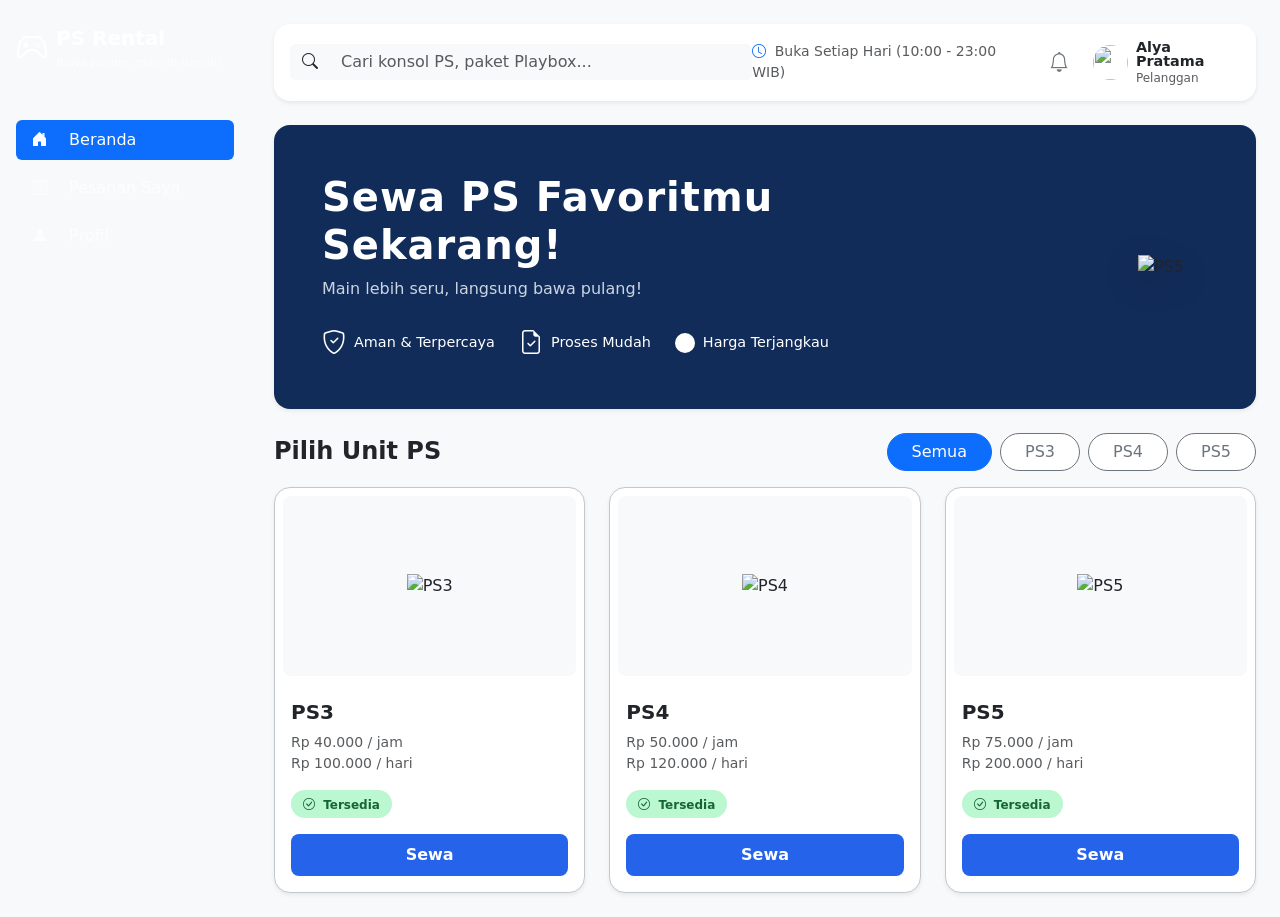
==== index.html @ 456c7af0 "Set Up Awal" ====
<!doctype html>
<html lang="id">
  <head>
    <meta charset="UTF-8" />
    <meta name="viewport" content="width=device-width, initial-scale=1.0" />
    <title>PS Rental - Beranda Pelanggan</title>
    <link href="https://cdn.jsdelivr.net/npm/bootstrap@5.3.0/dist/css/bootstrap.min.css" rel="stylesheet" />
    <link rel="stylesheet" href="https://cdn.jsdelivr.net/npm/bootstrap-icons@1.11.1/font/bootstrap-icons.css" />
    <link rel="stylesheet" href="assets/css/style.css">
  </head>
  <body class="bg-light">
    <div class="d-flex" style="min-height: 100vh">
      
      <!-- Sidebar Kiri (Pelanggan) -->
      <aside class="sidebar-bg d-flex flex-column p-3 text-white" style="width: 250px">
        <a href="index.html" class="d-flex align-items-center mb-5 mt-2 text-white text-decoration-none">
          <i class="bi bi-controller fs-2 me-2"></i>
          <div class="lh-sm">
            <span class="fs-5 fw-bold d-block">PS Rental</span>
            <small class="opacity-75" style="font-size: 0.7rem">Bawa pulang, main di rumah!</small>
          </div>
        </a>
        <ul class="nav nav-pills flex-column mb-auto gap-2">
          <li class="nav-item">
            <a href="index.html" class="nav-link active text-white">
              <i class="bi bi-house-door-fill me-3"></i> Beranda
            </a>
          </li>
          <li>
            <a href="pelanggan/pembayaran.html" class="nav-link text-white opacity-75">
              <i class="bi bi-receipt me-3"></i> Pesanan Saya
            </a>
          </li>
          <li>
            <a href="#" class="nav-link text-white opacity-75">
              <i class="bi bi-person-fill me-3"></i> Profil
            </a>
          </li>
        </ul>
      </aside>

      <main class="flex-grow-1 p-4">
        
        <header class="d-flex justify-content-between align-items-center mb-4 bg-white p-3 rounded-4 shadow-sm">
          <div class="input-group w-50">
            <span class="input-group-text bg-light border-0"><i class="bi bi-search"></i></span>
            <input type="text" class="form-control bg-light border-0" placeholder="Cari konsol PS, paket Playbox..." />
          </div>
          <div class="d-flex align-items-center gap-4">
            <small class="text-muted"><i class="bi bi-clock text-primary me-1"></i> Buka Setiap Hari (10:00 - 23:00 WIB)</small>
            <i class="bi bi-bell fs-5 text-secondary"></i>
            <div class="d-flex align-items-center gap-2">
              <img src="https://ui-avatars.com/api/?name=Alya+Pratama&background=random" class="rounded-circle" width="35" height="35" />
              <div class="lh-1">
                <span class="d-block fw-bold" style="font-size: 0.9rem">Alya Pratama</span>
                <small class="text-muted" style="font-size: 0.75rem">Pelanggan</small>
              </div>
            </div>
          </div>
        </header>

    
        <div class="card border-0 rounded-4 shadow-sm mb-4 position-relative" style="background-color: #122c5a; overflow: hidden">
          <div class="card-body p-5 d-flex justify-content-between align-items-center position-relative z-1">
            <div class="text-white">
              <h1 class="fw-bold mb-2" style="font-size: 2.5rem; letter-spacing: 1px">Sewa PS Favoritmu<br />Sekarang!</h1>
              <p class="mb-4" style="color: #cbd5e1">Main lebih seru, langsung bawa pulang!</p>
              <div class="d-flex gap-4 align-items-center">
                <div class="d-flex align-items-center gap-2">
                  <i class="bi bi-shield-check fs-4"></i>
                  <span style="font-size: 0.9rem">Aman & Terpercaya</span>
                </div>
                <div class="d-flex align-items-center gap-2">
                  <i class="bi bi-file-earmark-check fs-4"></i>
                  <span style="font-size: 0.9rem">Proses Mudah</span>
                </div>
                <div class="d-flex align-items-center gap-2">
                  <div class="bg-white rounded-circle" style="width: 20px; height: 20px"></div>
                  <span style="font-size: 0.9rem">Harga Terjangkau</span>
                </div>
              </div>
            </div>
            <div class="pe-4 d-none d-md-block">
              <img src="assets/img/ps5-banner.png" alt="PS5" style="max-height: 240px; filter: drop-shadow(0 10px 15px rgba(0, 0, 0, 0.3));" />
            </div>
          </div>
        </div>


        <div class="d-flex justify-content-between align-items-center mb-3">
          <h4 class="fw-bold text-dark mb-0">Pilih Unit PS</h4>
          <div class="d-flex gap-2">
            <button class="btn btn-primary rounded-pill px-4">Semua</button>
            <button class="btn btn-outline-secondary rounded-pill px-4 bg-white">PS3</button>
            <button class="btn btn-outline-secondary rounded-pill px-4 bg-white">PS4</button>
            <button class="btn btn-outline-secondary rounded-pill px-4 bg-white">PS5</button>
          </div>
        </div>

        <!-- Grid Cards -->
        <div class="row row-cols-1 row-cols-md-3 g-4">
          
          <!-- Card PS3 -->
          <div class="col">
            <div class="card card-hover h-100 border border-secondary-subtle rounded-4 p-2 shadow-sm">
              <div class="bg-light rounded-3 d-flex justify-content-center align-items-center mb-3" style="height: 180px">
                <img src="assets/img/ps3.png" alt="PS3" style="max-height: 140px; object-fit: contain;">
              </div>
              <div class="card-body p-2">
                <h5 class="fw-bold text-dark">PS3</h5>
                <p class="text-muted small mb-3">Rp 40.000 / jam<br />Rp 100.000 / hari</p>
                <span class="badge rounded-pill mb-3" style="background-color: #bbf7d0; color: #166534; padding: 8px 12px;">
                  <i class="bi bi-check-circle me-1"></i> Tersedia
                </span>
                <a href="pelanggan/form_sewa.html" class="btn w-100 rounded-3 py-2 fw-semibold text-white" style="background-color: #2563eb;">Sewa</a>
              </div>
            </div>
          </div>

          <!-- Card PS4 -->
          <div class="col">
            <div class="card card-hover h-100 border border-secondary-subtle rounded-4 p-2 shadow-sm">
              <div class="bg-light rounded-3 d-flex justify-content-center align-items-center mb-3" style="height: 180px">
                <img src="assets/img/ps4.png" alt="PS4" style="max-height: 150px; object-fit: contain;">
              </div>
              <div class="card-body p-2">
                <h5 class="fw-bold text-dark">PS4</h5>
                <p class="text-muted small mb-3">Rp 50.000 / jam<br />Rp 120.000 / hari</p>
                <span class="badge rounded-pill mb-3" style="background-color: #bbf7d0; color: #166534; padding: 8px 12px;">
                  <i class="bi bi-check-circle me-1"></i> Tersedia
                </span>
                <a href="pelanggan/form_sewa.html" class="btn w-100 rounded-3 py-2 fw-semibold text-white" style="background-color: #2563eb;">Sewa</a>
              </div>
            </div>
          </div>

          <!-- Card PS5 -->
          <div class="col">
            <div class="card card-hover h-100 border border-secondary-subtle rounded-4 p-2 shadow-sm">
              <div class="bg-light rounded-3 d-flex justify-content-center align-items-center mb-3" style="height: 180px">
                <img src="assets/img/ps5-banner.png" alt="PS5" style="max-height: 160px; object-fit: contain;">
              </div>
              <div class="card-body p-2">
                <h5 class="fw-bold text-dark">PS5</h5>
                <p class="text-muted small mb-3">Rp 75.000 / jam<br />Rp 200.000 / hari</p>
                <span class="badge rounded-pill mb-3" style="background-color: #bbf7d0; color: #166534; padding: 8px 12px;">
                  <i class="bi bi-check-circle me-1"></i> Tersedia
                </span>
                <a href="pelanggan/form_sewa.html" class="btn w-100 rounded-3 py-2 fw-semibold text-white" style="background-color: #2563eb;">Sewa</a>
              </div>
            </div>
          </div>

        </div>
      </main>
    </div>
    <script src="https://cdn.jsdelivr.net/npm/bootstrap@5.3.0/dist/js/bootstrap.bundle.min.js"></script>
  </body>
</html>
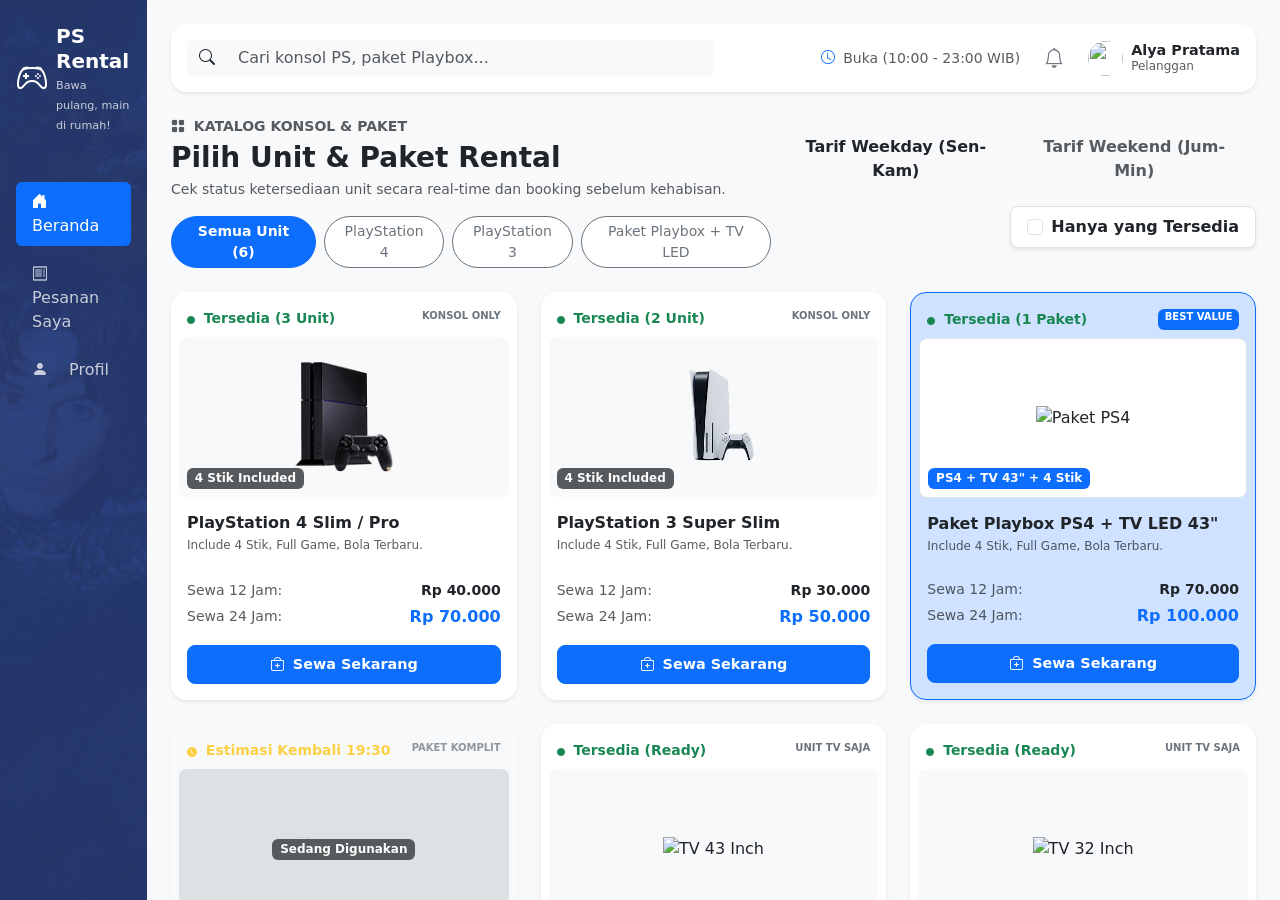
==== commit 69828004: "Perbaikan Beranda" ====
--- a/index.html
+++ b/index.html
@@ -7,12 +7,17 @@
     <link href="https://cdn.jsdelivr.net/npm/bootstrap@5.3.0/dist/css/bootstrap.min.css" rel="stylesheet" />
     <link rel="stylesheet" href="https://cdn.jsdelivr.net/npm/bootstrap-icons@1.11.1/font/bootstrap-icons.css" />
     <link rel="stylesheet" href="assets/css/style.css">
+    
+    <style>
+        .kartu-gerak { transition: transform 0.2s ease, box-shadow 0.2s ease; }
+        .kartu-gerak:hover { transform: translateY(-5px); box-shadow: 0 10px 20px rgba(0,0,0,0.1) !important; }
+    </style>
   </head>
   <body class="bg-light">
     <div class="d-flex" style="min-height: 100vh">
       
-      <!-- Sidebar Kiri (Pelanggan) -->
-      <aside class="sidebar-bg d-flex flex-column p-3 text-white" style="width: 250px">
+      <!-- Menu Kiri -->
+      <aside class="sidebar-bg d-flex flex-column p-3 text-white sticky-top" style="width: 250px; height: 100vh;">
         <a href="index.html" class="d-flex align-items-center mb-5 mt-2 text-white text-decoration-none">
           <i class="bi bi-controller fs-2 me-2"></i>
           <div class="lh-sm">
@@ -39,15 +44,17 @@
         </ul>
       </aside>
 
-      <main class="flex-grow-1 p-4">
+      <!-- Konen Kanan -->
+      <main class="flex-grow-1 p-4" style="max-height: 100vh; overflow-y: auto;">
         
+        <!-- Topbar -->
         <header class="d-flex justify-content-between align-items-center mb-4 bg-white p-3 rounded-4 shadow-sm">
           <div class="input-group w-50">
             <span class="input-group-text bg-light border-0"><i class="bi bi-search"></i></span>
             <input type="text" class="form-control bg-light border-0" placeholder="Cari konsol PS, paket Playbox..." />
           </div>
           <div class="d-flex align-items-center gap-4">
-            <small class="text-muted"><i class="bi bi-clock text-primary me-1"></i> Buka Setiap Hari (10:00 - 23:00 WIB)</small>
+            <small class="text-muted"><i class="bi bi-clock text-primary me-1"></i> Buka (10:00 - 23:00 WIB)</small>
             <i class="bi bi-bell fs-5 text-secondary"></i>
             <div class="d-flex align-items-center gap-2">
               <img src="https://ui-avatars.com/api/?name=Alya+Pratama&background=random" class="rounded-circle" width="35" height="35" />
@@ -59,99 +66,211 @@
           </div>
         </header>
 
-    
-        <div class="card border-0 rounded-4 shadow-sm mb-4 position-relative" style="background-color: #122c5a; overflow: hidden">
-          <div class="card-body p-5 d-flex justify-content-between align-items-center position-relative z-1">
-            <div class="text-white">
-              <h1 class="fw-bold mb-2" style="font-size: 2.5rem; letter-spacing: 1px">Sewa PS Favoritmu<br />Sekarang!</h1>
-              <p class="mb-4" style="color: #cbd5e1">Main lebih seru, langsung bawa pulang!</p>
-              <div class="d-flex gap-4 align-items-center">
-                <div class="d-flex align-items-center gap-2">
-                  <i class="bi bi-shield-check fs-4"></i>
-                  <span style="font-size: 0.9rem">Aman & Terpercaya</span>
-                </div>
-                <div class="d-flex align-items-center gap-2">
-                  <i class="bi bi-file-earmark-check fs-4"></i>
-                  <span style="font-size: 0.9rem">Proses Mudah</span>
-                </div>
-                <div class="d-flex align-items-center gap-2">
-                  <div class="bg-white rounded-circle" style="width: 20px; height: 20px"></div>
-                  <span style="font-size: 0.9rem">Harga Terjangkau</span>
-                </div>
-              </div>
-            </div>
-            <div class="pe-4 d-none d-md-block">
-              <img src="assets/img/ps5-banner.png" alt="PS5" style="max-height: 240px; filter: drop-shadow(0 10px 15px rgba(0, 0, 0, 0.3));" />
-            </div>
+        <!-- Bagian Judul Katalog & Filter -->
+        <div class="mb-4 d-flex justify-content-between align-items-start">
+          <div>
+            <small class="text-muted fw-bold d-block mb-1"><i class="bi bi-grid-fill me-1"></i> KATALOG KONSOL & PAKET</small>
+            <h3 class="fw-bold text-dark mb-1">Pilih Unit & Paket Rental</h3>
+            <p class="text-muted small mb-3">Cek status ketersediaan unit secara real-time dan booking sebelum kehabisan.</p>
+            <div class="d-flex gap-2">
+              <button class="btn btn-primary btn-sm px-3 rounded-pill fw-semibold">Semua Unit (6)</button>
+              <button class="btn btn-outline-secondary btn-sm px-3 rounded-pill bg-white">PlayStation 4</button>
+              <button class="btn btn-outline-secondary btn-sm px-3 rounded-pill bg-white">PlayStation 3</button>
+              <button class="btn btn-outline-secondary btn-sm px-3 rounded-pill bg-white">Paket Playbox + TV LED</button>
+            </div>
+          </div>
+          
+          <!-- Filter Tarif & Checkbox -->
+          <div class="d-flex flex-column align-items-end gap-2 mt-2">
+            <div class="kotak-tarif d-flex p-1 rounded-3">
+              <button class="btn tombol-tarif tarif-aktif fw-bold">Tarif Weekday (Sen-Kam)</button>
+              <button class="btn tombol-tarif fw-semibold text-muted">Tarif Weekend (Jum-Min)</button>
+            </div>
+            <label class="kotak-sedia bg-white border rounded-3 px-3 py-2 shadow-sm d-flex align-items-center mt-1">
+              <input class="form-check-input me-2 mt-0" type="checkbox" id="cekSedia">
+              <span class="fw-semibold text-dark">Hanya yang Tersedia</span>
+            </label>
           </div>
         </div>
 
-
-        <div class="d-flex justify-content-between align-items-center mb-3">
-          <h4 class="fw-bold text-dark mb-0">Pilih Unit PS</h4>
-          <div class="d-flex gap-2">
-            <button class="btn btn-primary rounded-pill px-4">Semua</button>
-            <button class="btn btn-outline-secondary rounded-pill px-4 bg-white">PS3</button>
-            <button class="btn btn-outline-secondary rounded-pill px-4 bg-white">PS4</button>
-            <button class="btn btn-outline-secondary rounded-pill px-4 bg-white">PS5</button>
-          </div>
-        </div>
-
-        <!-- Grid Cards -->
-        <div class="row row-cols-1 row-cols-md-3 g-4">
+        <!-- Area Kartu Produk -->
+        <div class="row row-cols-1 row-cols-md-2 row-cols-lg-3 g-4 pb-5">
           
-          <!-- Card PS3 -->
-          <div class="col">
-            <div class="card card-hover h-100 border border-secondary-subtle rounded-4 p-2 shadow-sm">
-              <div class="bg-light rounded-3 d-flex justify-content-center align-items-center mb-3" style="height: 180px">
-                <img src="assets/img/ps3.png" alt="PS3" style="max-height: 140px; object-fit: contain;">
-              </div>
-              <div class="card-body p-2">
-                <h5 class="fw-bold text-dark">PS3</h5>
-                <p class="text-muted small mb-3">Rp 40.000 / jam<br />Rp 100.000 / hari</p>
-                <span class="badge rounded-pill mb-3" style="background-color: #bbf7d0; color: #166534; padding: 8px 12px;">
-                  <i class="bi bi-check-circle me-1"></i> Tersedia
-                </span>
-                <a href="pelanggan/form_sewa.html" class="btn w-100 rounded-3 py-2 fw-semibold text-white" style="background-color: #2563eb;">Sewa</a>
-              </div>
-            </div>
-          </div>
-
-          <!-- Card PS4 -->
-          <div class="col">
-            <div class="card card-hover h-100 border border-secondary-subtle rounded-4 p-2 shadow-sm">
-              <div class="bg-light rounded-3 d-flex justify-content-center align-items-center mb-3" style="height: 180px">
-                <img src="assets/img/ps4.png" alt="PS4" style="max-height: 150px; object-fit: contain;">
-              </div>
-              <div class="card-body p-2">
-                <h5 class="fw-bold text-dark">PS4</h5>
-                <p class="text-muted small mb-3">Rp 50.000 / jam<br />Rp 120.000 / hari</p>
-                <span class="badge rounded-pill mb-3" style="background-color: #bbf7d0; color: #166534; padding: 8px 12px;">
-                  <i class="bi bi-check-circle me-1"></i> Tersedia
-                </span>
-                <a href="pelanggan/form_sewa.html" class="btn w-100 rounded-3 py-2 fw-semibold text-white" style="background-color: #2563eb;">Sewa</a>
-              </div>
-            </div>
-          </div>
-
-          <!-- Card PS5 -->
-          <div class="col">
-            <div class="card card-hover h-100 border border-secondary-subtle rounded-4 p-2 shadow-sm">
-              <div class="bg-light rounded-3 d-flex justify-content-center align-items-center mb-3" style="height: 180px">
-                <img src="assets/img/ps5-banner.png" alt="PS5" style="max-height: 160px; object-fit: contain;">
-              </div>
-              <div class="card-body p-2">
-                <h5 class="fw-bold text-dark">PS5</h5>
-                <p class="text-muted small mb-3">Rp 75.000 / jam<br />Rp 200.000 / hari</p>
-                <span class="badge rounded-pill mb-3" style="background-color: #bbf7d0; color: #166534; padding: 8px 12px;">
-                  <i class="bi bi-check-circle me-1"></i> Tersedia
-                </span>
-                <a href="pelanggan/form_sewa.html" class="btn w-100 rounded-3 py-2 fw-semibold text-white" style="background-color: #2563eb;">Sewa</a>
-              </div>
-            </div>
-          </div>
-
-        </div>
+          <!-- Card 1: PS4 -->
+          <div class="col">
+            <div class="card kartu-gerak h-100 border-0 shadow-sm rounded-4 p-2">
+              <div class="d-flex justify-content-between px-2 pt-2">
+                <span class="text-success small fw-bold"><i class="bi bi-circle-fill me-1" style="font-size: 8px;"></i> Tersedia (3 Unit)</span>
+                <span class="text-secondary small fw-bold" style="font-size: 10px;">KONSOL ONLY</span>
+              </div>
+              <div class="bg-light rounded-3 d-flex justify-content-center align-items-center my-2 position-relative" style="height: 160px">
+                <span class="badge bg-dark position-absolute bottom-0 start-0 m-2 opacity-75">4 Stik Included</span>
+                <img src="assets/img/ps4.png" alt="PS4" style="max-height: 110px; object-fit: contain;">
+              </div>
+              <div class="card-body p-2 d-flex flex-column">
+                <h6 class="fw-bold text-dark mb-1">PlayStation 4 Slim / Pro</h6>
+                <p class="text-muted mb-4" style="font-size: 0.75rem;">Include 4 Stik, Full Game, Bola Terbaru.</p>
+                <div class="mt-auto">
+                  <div class="d-flex justify-content-between align-items-center mb-1">
+                    <span class="text-muted small">Sewa 12 Jam:</span><span class="fw-semibold small">Rp 40.000</span>
+                  </div>
+                  <div class="d-flex justify-content-between align-items-center mb-3">
+                    <span class="text-muted small">Sewa 24 Jam:</span><span class="fw-bold text-primary fs-6">Rp 70.000</span>
+                  </div>
+                  <a href="pelanggan/form-sewa.html" class="btn btn-primary w-100 rounded-3 py-2 fw-semibold" style="font-size: 0.9rem;">
+                    <i class="bi bi-bag-plus me-1"></i> Sewa Sekarang
+                  </a>
+                </div>
+              </div>
+            </div>
+          </div>
+
+          <!-- Card 2: PS3 -->
+          <div class="col">
+            <div class="card kartu-gerak h-100 border-0 shadow-sm rounded-4 p-2">
+              <div class="d-flex justify-content-between px-2 pt-2">
+                <span class="text-success small fw-bold"><i class="bi bi-circle-fill me-1" style="font-size: 8px;"></i> Tersedia (2 Unit)</span>
+                <span class="text-secondary small fw-bold" style="font-size: 10px;">KONSOL ONLY</span>
+              </div>
+              <div class="bg-light rounded-3 d-flex justify-content-center align-items-center my-2 position-relative" style="height: 160px">
+                <span class="badge bg-dark position-absolute bottom-0 start-0 m-2 opacity-75">4 Stik Included</span>
+                <img src="assets/img/ps3.png" alt="PS3" style="max-height: 110px; object-fit: contain;">
+              </div>
+              <div class="card-body p-2 d-flex flex-column">
+                <h6 class="fw-bold text-dark mb-1">PlayStation 3 Super Slim</h6>
+                <p class="text-muted mb-4" style="font-size: 0.75rem;">Include 4 Stik, Full Game, Bola Terbaru.</p>
+                <div class="mt-auto">
+                  <div class="d-flex justify-content-between align-items-center mb-1">
+                    <span class="text-muted small">Sewa 12 Jam:</span><span class="fw-semibold small">Rp 30.000</span>
+                  </div>
+                  <div class="d-flex justify-content-between align-items-center mb-3">
+                    <span class="text-muted small">Sewa 24 Jam:</span><span class="fw-bold text-primary fs-6">Rp 50.000</span>
+                  </div>
+                  <a href="pelanggan/form-sewa.html" class="btn btn-primary w-100 rounded-3 py-2 fw-semibold" style="font-size: 0.9rem;">
+                    <i class="bi bi-bag-plus me-1"></i> Sewa Sekarang
+                  </a>
+                </div>
+              </div>
+            </div>
+          </div>
+
+          <!-- Card 3: Paket PS4 + TV -->
+          <div class="col">
+            <div class="card kartu-gerak h-100 border-primary shadow-sm rounded-4 p-2 bg-primary-subtle bg-opacity-25">
+              <div class="d-flex justify-content-between px-2 pt-2">
+                <span class="text-success small fw-bold"><i class="bi bi-circle-fill me-1" style="font-size: 8px;"></i> Tersedia (1 Paket)</span>
+                <span class="badge bg-primary text-white" style="font-size: 10px;">BEST VALUE</span>
+              </div>
+              <div class="bg-white rounded-3 d-flex justify-content-center align-items-center my-2 position-relative border" style="height: 160px">
+                <span class="badge bg-primary position-absolute bottom-0 start-0 m-2">PS4 + TV 43" + 4 Stik</span>
+                <img src="assets/img/paket-ps4.png" alt="Paket PS4" style="max-height: 110px; object-fit: contain;">
+              </div>
+              <div class="card-body p-2 d-flex flex-column">
+                <h6 class="fw-bold text-dark mb-1">Paket Playbox PS4 + TV LED 43"</h6>
+                <p class="text-muted mb-4" style="font-size: 0.75rem;">Include 4 Stik, Full Game, Bola Terbaru.</p>
+                <div class="mt-auto">
+                  <div class="d-flex justify-content-between align-items-center mb-1">
+                    <span class="text-muted small">Sewa 12 Jam:</span><span class="fw-semibold small">Rp 70.000</span>
+                  </div>
+                  <div class="d-flex justify-content-between align-items-center mb-3">
+                    <span class="text-muted small">Sewa 24 Jam:</span><span class="fw-bold text-primary fs-6">Rp 100.000</span>
+                  </div>
+                  <a href="pelanggan/form-sewa.html" class="btn btn-primary w-100 rounded-3 py-2 fw-semibold" style="font-size: 0.9rem;">
+                    <i class="bi bi-bag-plus me-1"></i> Sewa Sekarang
+                  </a>
+                </div>
+              </div>
+            </div>
+          </div>
+
+          <!-- Card 4: Paket PS3 + TV (Sedang Digunakan) -->
+          <div class="col">
+            <div class="card h-100 border-0 shadow-sm rounded-4 p-2 bg-light opacity-75">
+              <div class="d-flex justify-content-between px-2 pt-2">
+                <span class="text-warning small fw-bold"><i class="bi bi-clock-fill me-1" style="font-size: 10px;"></i> Estimasi Kembali 19:30</span>
+                <span class="text-secondary small fw-bold" style="font-size: 10px;">PAKET KOMPLIT</span>
+              </div>
+              <div class="bg-secondary bg-opacity-25 rounded-3 d-flex justify-content-center align-items-center my-2 position-relative" style="height: 160px">
+                <span class="badge bg-dark position-absolute z-3">Sedang Digunakan</span>
+                <img src="assets/img/paket-ps3.png" alt="Paket PS3" style="max-height: 110px; object-fit: contain; opacity: 0.4;">
+              </div>
+              <div class="card-body p-2 d-flex flex-column">
+                <h6 class="fw-bold text-dark mb-1">Paket Playbox PS3 + TV LED</h6>
+                <p class="text-muted mb-4" style="font-size: 0.75rem;">Include 4 Stik, Full Game, Bola Terbaru, Siap Antar.</p>
+                <div class="mt-auto">
+                  <div class="d-flex justify-content-between align-items-center mb-1">
+                    <span class="text-muted small">Sewa 12 Jam:</span><span class="fw-semibold small">Rp 50.000</span>
+                  </div>
+                  <div class="d-flex justify-content-between align-items-center mb-3">
+                    <span class="text-muted small">Sewa 24 Jam:</span><span class="fw-bold text-dark fs-6">Rp 70.000</span>
+                  </div>
+                  <button class="btn btn-outline-secondary w-100 rounded-3 py-2 fw-semibold" style="font-size: 0.9rem;" disabled>
+                    <i class="bi bi-clock-history me-1"></i> Antre / Booking Nanti
+                  </button>
+                </div>
+              </div>
+            </div>
+          </div>
+
+          <!-- Card 5: TV LED 43 Inch -->
+          <div class="col">
+            <div class="card kartu-gerak h-100 border-0 shadow-sm rounded-4 p-2">
+              <div class="d-flex justify-content-between px-2 pt-2">
+                <span class="text-success small fw-bold"><i class="bi bi-circle-fill me-1" style="font-size: 8px;"></i> Tersedia (Ready)</span>
+                <span class="text-secondary small fw-bold" style="font-size: 10px;">UNIT TV SAJA</span>
+              </div>
+              <div class="bg-light rounded-3 d-flex justify-content-center align-items-center my-2 position-relative" style="height: 160px">
+                <span class="badge bg-dark position-absolute bottom-0 start-0 m-2 opacity-75">Full HD 1080p</span>
+                <img src="assets/img/tv-43.png" alt="TV 43 Inch" style="max-height: 110px; object-fit: contain;">
+              </div>
+              <div class="card-body p-2 d-flex flex-column">
+                <h6 class="fw-bold text-dark mb-1">Smart TV LED 43 Inch</h6>
+                <p class="text-muted mb-4" style="font-size: 0.75rem;">Layar Lebar, Gambar Tajam, HDMI Ready & Port USB.</p>
+                <div class="mt-auto">
+                  <div class="d-flex justify-content-between align-items-center mb-1">
+                    <span class="text-muted small">Sewa 12 Jam:</span><span class="fw-semibold small">Rp 30.000</span>
+                  </div>
+                  <div class="d-flex justify-content-between align-items-center mb-3">
+                    <span class="text-muted small">Sewa 24 Jam:</span><span class="fw-bold text-primary fs-6">Rp 40.000</span>
+                  </div>
+                  <a href="pelanggan/form-sewa.html" class="btn btn-primary w-100 rounded-3 py-2 fw-semibold" style="font-size: 0.9rem;">
+                    <i class="bi bi-bag-plus me-1"></i> Sewa Sekarang
+                  </a>
+                </div>
+              </div>
+            </div>
+          </div>
+
+          <!-- Card 6: TV LED 32 Inch -->
+          <div class="col">
+            <div class="card kartu-gerak h-100 border-0 shadow-sm rounded-4 p-2">
+              <div class="d-flex justify-content-between px-2 pt-2">
+                <span class="text-success small fw-bold"><i class="bi bi-circle-fill me-1" style="font-size: 8px;"></i> Tersedia (Ready)</span>
+                <span class="text-secondary small fw-bold" style="font-size: 10px;">UNIT TV SAJA</span>
+              </div>
+              <div class="bg-light rounded-3 d-flex justify-content-center align-items-center my-2 position-relative" style="height: 160px">
+                <span class="badge bg-dark position-absolute bottom-0 start-0 m-2 opacity-75">HD Resolution</span>
+                <img src="assets/img/tv-32.png" alt="TV 32 Inch" style="max-height: 110px; object-fit: contain;">
+              </div>
+              <div class="card-body p-2 d-flex flex-column">
+                <h6 class="fw-bold text-dark mb-1">TV LED 32 / 40 Inch HD</h6>
+                <p class="text-muted mb-4" style="font-size: 0.75rem;">Cocok untuk kamar sempit. Ringan Dibawa & Hemat Daya.</p>
+                <div class="mt-auto">
+                  <div class="d-flex justify-content-between align-items-center mb-1">
+                    <span class="text-muted small">Sewa 12 Jam:</span><span class="fw-semibold small">Rp 20.000</span>
+                  </div>
+                  <div class="d-flex justify-content-between align-items-center mb-3">
+                    <span class="text-muted small">Sewa 24 Jam:</span><span class="fw-bold text-primary fs-6">Rp 30.000</span>
+                  </div>
+                  <a href="pelanggan/form-sewa.html" class="btn btn-primary w-100 rounded-3 py-2 fw-semibold" style="font-size: 0.9rem;">
+                    <i class="bi bi-bag-plus me-1"></i> Sewa Sekarang
+                  </a>
+                </div>
+              </div>
+            </div>
+          </div>
+
+        </div> <!-- Selesai Grid -->
       </main>
     </div>
     <script src="https://cdn.jsdelivr.net/npm/bootstrap@5.3.0/dist/js/bootstrap.bundle.min.js"></script>
--- a/assets/css/style.css
+++ b/assets/css/style.css
@@ -0,0 +1,32 @@
+/* --- Base Style & Sidebar --- */
+.sidebar-bg { 
+    background-color: #293d75; 
+    background-image: url('../img/sidebar-bg.png'); 
+    background-size: cover; 
+    background-position: center;
+    background-blend-mode: overlay; 
+}
+
+
+/* --- (index.html) --- */
+.card-hover:hover { transform: translateY(-5px); transition: 0.3s ease-in-out; }
+
+/* --- (form-sewa.html) --- */
+.glass-card { 
+    background: linear-gradient(rgba(235, 240, 255, 0.5), rgba(235, 240, 255, 0.5)), url('../img/bg-ringkasan.png');
+    background-size: cover;
+    background-position: center;
+    backdrop-filter: blur(4px); 
+    border: 1px solid rgba(255,255,255,0.5); 
+}
+
+/* --- (pembayaran.html) --- */
+.upload-area { border: 2px dashed #cbd5e1; border-radius: 12px; transition: 0.3s; cursor: pointer; }
+.upload-area:hover { border-color: #2563eb; background-color: #f8fafc; }
+.timeline-line { border-left: 2px solid #e2e8f0; margin-left: 11px; padding-left: 25px; padding-bottom: 20px; }
+
+/* --- (dashboard.html) --- */
+.card-blue { background-color: #e0e7ff; }
+.card-green { background-color: #dcfce7; }
+.card-yellow { background-color: #fef08a; }
+.card-pink { background-color: #fce7f3; }
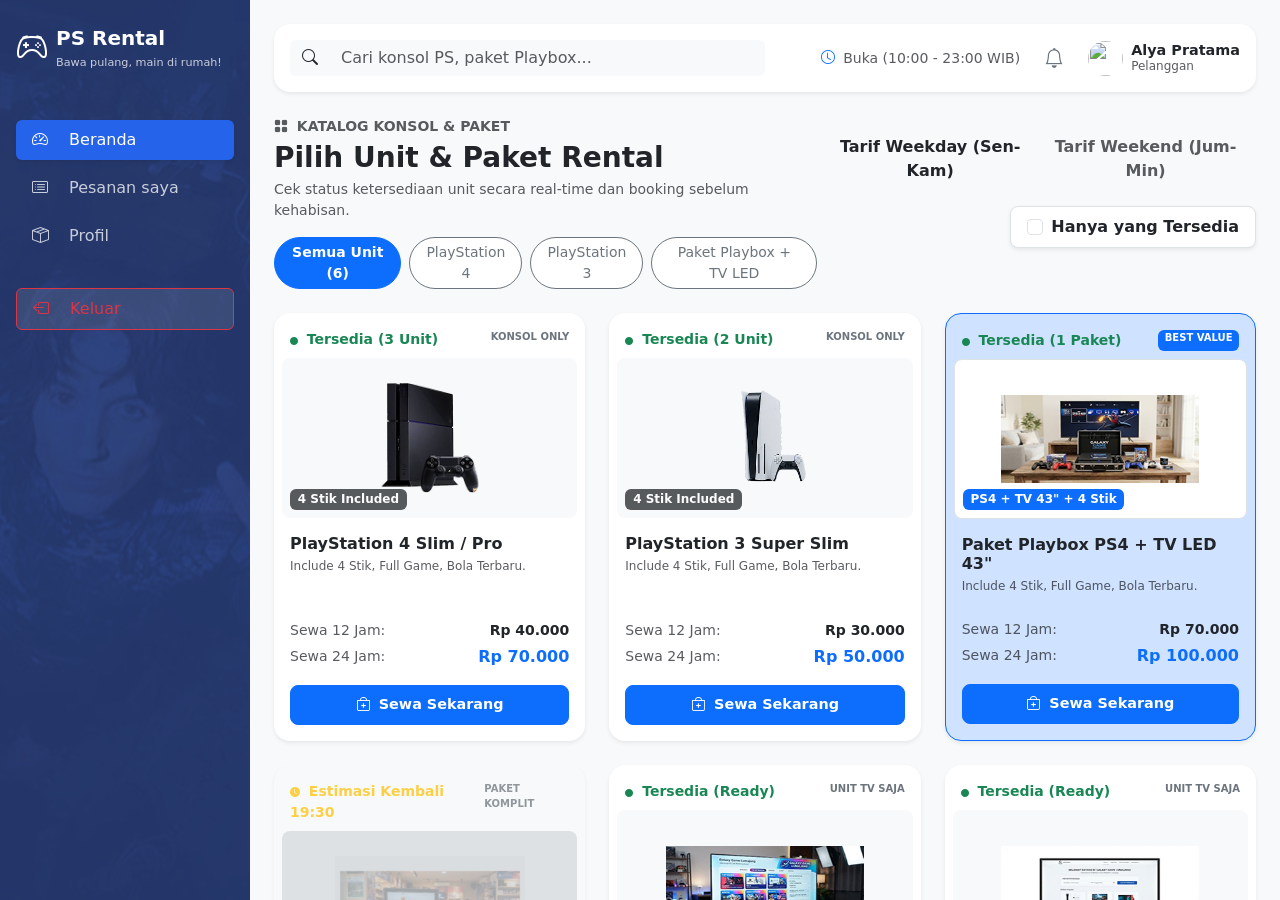
==== commit e8b14f8d: "admin sewa dan unit" ====
--- a/index.html
+++ b/index.html
@@ -1,278 +1,317 @@
 <!doctype html>
 <html lang="id">
-  <head>
-    <meta charset="UTF-8" />
-    <meta name="viewport" content="width=device-width, initial-scale=1.0" />
-    <title>PS Rental - Beranda Pelanggan</title>
-    <link href="https://cdn.jsdelivr.net/npm/bootstrap@5.3.0/dist/css/bootstrap.min.css" rel="stylesheet" />
-    <link rel="stylesheet" href="https://cdn.jsdelivr.net/npm/bootstrap-icons@1.11.1/font/bootstrap-icons.css" />
-    <link rel="stylesheet" href="assets/css/style.css">
-    
-    <style>
-        .kartu-gerak { transition: transform 0.2s ease, box-shadow 0.2s ease; }
-        .kartu-gerak:hover { transform: translateY(-5px); box-shadow: 0 10px 20px rgba(0,0,0,0.1) !important; }
-    </style>
-  </head>
-  <body class="bg-light">
-    <div class="d-flex" style="min-height: 100vh">
-      
-      <!-- Menu Kiri -->
-      <aside class="sidebar-bg d-flex flex-column p-3 text-white sticky-top" style="width: 250px; height: 100vh;">
-        <a href="index.html" class="d-flex align-items-center mb-5 mt-2 text-white text-decoration-none">
-          <i class="bi bi-controller fs-2 me-2"></i>
-          <div class="lh-sm">
-            <span class="fs-5 fw-bold d-block">PS Rental</span>
-            <small class="opacity-75" style="font-size: 0.7rem">Bawa pulang, main di rumah!</small>
-          </div>
-        </a>
-        <ul class="nav nav-pills flex-column mb-auto gap-2">
-          <li class="nav-item">
-            <a href="index.html" class="nav-link active text-white">
-              <i class="bi bi-house-door-fill me-3"></i> Beranda
-            </a>
-          </li>
-          <li>
-            <a href="pelanggan/pembayaran.html" class="nav-link text-white opacity-75">
-              <i class="bi bi-receipt me-3"></i> Pesanan Saya
-            </a>
-          </li>
-          <li>
-            <a href="#" class="nav-link text-white opacity-75">
-              <i class="bi bi-person-fill me-3"></i> Profil
-            </a>
-          </li>
-        </ul>
-      </aside>
-
-      <!-- Konen Kanan -->
-      <main class="flex-grow-1 p-4" style="max-height: 100vh; overflow-y: auto;">
-        
-        <!-- Topbar -->
-        <header class="d-flex justify-content-between align-items-center mb-4 bg-white p-3 rounded-4 shadow-sm">
-          <div class="input-group w-50">
-            <span class="input-group-text bg-light border-0"><i class="bi bi-search"></i></span>
-            <input type="text" class="form-control bg-light border-0" placeholder="Cari konsol PS, paket Playbox..." />
-          </div>
-          <div class="d-flex align-items-center gap-4">
-            <small class="text-muted"><i class="bi bi-clock text-primary me-1"></i> Buka (10:00 - 23:00 WIB)</small>
-            <i class="bi bi-bell fs-5 text-secondary"></i>
-            <div class="d-flex align-items-center gap-2">
-              <img src="https://ui-avatars.com/api/?name=Alya+Pratama&background=random" class="rounded-circle" width="35" height="35" />
-              <div class="lh-1">
-                <span class="d-block fw-bold" style="font-size: 0.9rem">Alya Pratama</span>
-                <small class="text-muted" style="font-size: 0.75rem">Pelanggan</small>
-              </div>
-            </div>
-          </div>
-        </header>
-
-        <!-- Bagian Judul Katalog & Filter -->
-        <div class="mb-4 d-flex justify-content-between align-items-start">
-          <div>
-            <small class="text-muted fw-bold d-block mb-1"><i class="bi bi-grid-fill me-1"></i> KATALOG KONSOL & PAKET</small>
-            <h3 class="fw-bold text-dark mb-1">Pilih Unit & Paket Rental</h3>
-            <p class="text-muted small mb-3">Cek status ketersediaan unit secara real-time dan booking sebelum kehabisan.</p>
-            <div class="d-flex gap-2">
-              <button class="btn btn-primary btn-sm px-3 rounded-pill fw-semibold">Semua Unit (6)</button>
-              <button class="btn btn-outline-secondary btn-sm px-3 rounded-pill bg-white">PlayStation 4</button>
-              <button class="btn btn-outline-secondary btn-sm px-3 rounded-pill bg-white">PlayStation 3</button>
-              <button class="btn btn-outline-secondary btn-sm px-3 rounded-pill bg-white">Paket Playbox + TV LED</button>
-            </div>
-          </div>
-          
-          <!-- Filter Tarif & Checkbox -->
-          <div class="d-flex flex-column align-items-end gap-2 mt-2">
-            <div class="kotak-tarif d-flex p-1 rounded-3">
-              <button class="btn tombol-tarif tarif-aktif fw-bold">Tarif Weekday (Sen-Kam)</button>
-              <button class="btn tombol-tarif fw-semibold text-muted">Tarif Weekend (Jum-Min)</button>
-            </div>
-            <label class="kotak-sedia bg-white border rounded-3 px-3 py-2 shadow-sm d-flex align-items-center mt-1">
-              <input class="form-check-input me-2 mt-0" type="checkbox" id="cekSedia">
-              <span class="fw-semibold text-dark">Hanya yang Tersedia</span>
-            </label>
-          </div>
-        </div>
-
-        <!-- Area Kartu Produk -->
-        <div class="row row-cols-1 row-cols-md-2 row-cols-lg-3 g-4 pb-5">
-          
-          <!-- Card 1: PS4 -->
-          <div class="col">
-            <div class="card kartu-gerak h-100 border-0 shadow-sm rounded-4 p-2">
-              <div class="d-flex justify-content-between px-2 pt-2">
-                <span class="text-success small fw-bold"><i class="bi bi-circle-fill me-1" style="font-size: 8px;"></i> Tersedia (3 Unit)</span>
-                <span class="text-secondary small fw-bold" style="font-size: 10px;">KONSOL ONLY</span>
-              </div>
-              <div class="bg-light rounded-3 d-flex justify-content-center align-items-center my-2 position-relative" style="height: 160px">
-                <span class="badge bg-dark position-absolute bottom-0 start-0 m-2 opacity-75">4 Stik Included</span>
-                <img src="assets/img/ps4.png" alt="PS4" style="max-height: 110px; object-fit: contain;">
-              </div>
-              <div class="card-body p-2 d-flex flex-column">
-                <h6 class="fw-bold text-dark mb-1">PlayStation 4 Slim / Pro</h6>
-                <p class="text-muted mb-4" style="font-size: 0.75rem;">Include 4 Stik, Full Game, Bola Terbaru.</p>
-                <div class="mt-auto">
-                  <div class="d-flex justify-content-between align-items-center mb-1">
-                    <span class="text-muted small">Sewa 12 Jam:</span><span class="fw-semibold small">Rp 40.000</span>
-                  </div>
-                  <div class="d-flex justify-content-between align-items-center mb-3">
-                    <span class="text-muted small">Sewa 24 Jam:</span><span class="fw-bold text-primary fs-6">Rp 70.000</span>
-                  </div>
-                  <a href="pelanggan/form-sewa.html" class="btn btn-primary w-100 rounded-3 py-2 fw-semibold" style="font-size: 0.9rem;">
-                    <i class="bi bi-bag-plus me-1"></i> Sewa Sekarang
-                  </a>
-                </div>
-              </div>
-            </div>
-          </div>
-
-          <!-- Card 2: PS3 -->
-          <div class="col">
-            <div class="card kartu-gerak h-100 border-0 shadow-sm rounded-4 p-2">
-              <div class="d-flex justify-content-between px-2 pt-2">
-                <span class="text-success small fw-bold"><i class="bi bi-circle-fill me-1" style="font-size: 8px;"></i> Tersedia (2 Unit)</span>
-                <span class="text-secondary small fw-bold" style="font-size: 10px;">KONSOL ONLY</span>
-              </div>
-              <div class="bg-light rounded-3 d-flex justify-content-center align-items-center my-2 position-relative" style="height: 160px">
-                <span class="badge bg-dark position-absolute bottom-0 start-0 m-2 opacity-75">4 Stik Included</span>
-                <img src="assets/img/ps3.png" alt="PS3" style="max-height: 110px; object-fit: contain;">
-              </div>
-              <div class="card-body p-2 d-flex flex-column">
-                <h6 class="fw-bold text-dark mb-1">PlayStation 3 Super Slim</h6>
-                <p class="text-muted mb-4" style="font-size: 0.75rem;">Include 4 Stik, Full Game, Bola Terbaru.</p>
-                <div class="mt-auto">
-                  <div class="d-flex justify-content-between align-items-center mb-1">
-                    <span class="text-muted small">Sewa 12 Jam:</span><span class="fw-semibold small">Rp 30.000</span>
-                  </div>
-                  <div class="d-flex justify-content-between align-items-center mb-3">
-                    <span class="text-muted small">Sewa 24 Jam:</span><span class="fw-bold text-primary fs-6">Rp 50.000</span>
-                  </div>
-                  <a href="pelanggan/form-sewa.html" class="btn btn-primary w-100 rounded-3 py-2 fw-semibold" style="font-size: 0.9rem;">
-                    <i class="bi bi-bag-plus me-1"></i> Sewa Sekarang
-                  </a>
-                </div>
-              </div>
-            </div>
-          </div>
-
-          <!-- Card 3: Paket PS4 + TV -->
-          <div class="col">
-            <div class="card kartu-gerak h-100 border-primary shadow-sm rounded-4 p-2 bg-primary-subtle bg-opacity-25">
-              <div class="d-flex justify-content-between px-2 pt-2">
-                <span class="text-success small fw-bold"><i class="bi bi-circle-fill me-1" style="font-size: 8px;"></i> Tersedia (1 Paket)</span>
-                <span class="badge bg-primary text-white" style="font-size: 10px;">BEST VALUE</span>
-              </div>
-              <div class="bg-white rounded-3 d-flex justify-content-center align-items-center my-2 position-relative border" style="height: 160px">
-                <span class="badge bg-primary position-absolute bottom-0 start-0 m-2">PS4 + TV 43" + 4 Stik</span>
-                <img src="assets/img/paket-ps4.png" alt="Paket PS4" style="max-height: 110px; object-fit: contain;">
-              </div>
-              <div class="card-body p-2 d-flex flex-column">
-                <h6 class="fw-bold text-dark mb-1">Paket Playbox PS4 + TV LED 43"</h6>
-                <p class="text-muted mb-4" style="font-size: 0.75rem;">Include 4 Stik, Full Game, Bola Terbaru.</p>
-                <div class="mt-auto">
-                  <div class="d-flex justify-content-between align-items-center mb-1">
-                    <span class="text-muted small">Sewa 12 Jam:</span><span class="fw-semibold small">Rp 70.000</span>
-                  </div>
-                  <div class="d-flex justify-content-between align-items-center mb-3">
-                    <span class="text-muted small">Sewa 24 Jam:</span><span class="fw-bold text-primary fs-6">Rp 100.000</span>
-                  </div>
-                  <a href="pelanggan/form-sewa.html" class="btn btn-primary w-100 rounded-3 py-2 fw-semibold" style="font-size: 0.9rem;">
-                    <i class="bi bi-bag-plus me-1"></i> Sewa Sekarang
-                  </a>
-                </div>
-              </div>
-            </div>
-          </div>
-
-          <!-- Card 4: Paket PS3 + TV (Sedang Digunakan) -->
-          <div class="col">
-            <div class="card h-100 border-0 shadow-sm rounded-4 p-2 bg-light opacity-75">
-              <div class="d-flex justify-content-between px-2 pt-2">
-                <span class="text-warning small fw-bold"><i class="bi bi-clock-fill me-1" style="font-size: 10px;"></i> Estimasi Kembali 19:30</span>
-                <span class="text-secondary small fw-bold" style="font-size: 10px;">PAKET KOMPLIT</span>
-              </div>
-              <div class="bg-secondary bg-opacity-25 rounded-3 d-flex justify-content-center align-items-center my-2 position-relative" style="height: 160px">
-                <span class="badge bg-dark position-absolute z-3">Sedang Digunakan</span>
-                <img src="assets/img/paket-ps3.png" alt="Paket PS3" style="max-height: 110px; object-fit: contain; opacity: 0.4;">
-              </div>
-              <div class="card-body p-2 d-flex flex-column">
-                <h6 class="fw-bold text-dark mb-1">Paket Playbox PS3 + TV LED</h6>
-                <p class="text-muted mb-4" style="font-size: 0.75rem;">Include 4 Stik, Full Game, Bola Terbaru, Siap Antar.</p>
-                <div class="mt-auto">
-                  <div class="d-flex justify-content-between align-items-center mb-1">
-                    <span class="text-muted small">Sewa 12 Jam:</span><span class="fw-semibold small">Rp 50.000</span>
-                  </div>
-                  <div class="d-flex justify-content-between align-items-center mb-3">
-                    <span class="text-muted small">Sewa 24 Jam:</span><span class="fw-bold text-dark fs-6">Rp 70.000</span>
-                  </div>
-                  <button class="btn btn-outline-secondary w-100 rounded-3 py-2 fw-semibold" style="font-size: 0.9rem;" disabled>
-                    <i class="bi bi-clock-history me-1"></i> Antre / Booking Nanti
-                  </button>
-                </div>
-              </div>
-            </div>
-          </div>
-
-          <!-- Card 5: TV LED 43 Inch -->
-          <div class="col">
-            <div class="card kartu-gerak h-100 border-0 shadow-sm rounded-4 p-2">
-              <div class="d-flex justify-content-between px-2 pt-2">
-                <span class="text-success small fw-bold"><i class="bi bi-circle-fill me-1" style="font-size: 8px;"></i> Tersedia (Ready)</span>
-                <span class="text-secondary small fw-bold" style="font-size: 10px;">UNIT TV SAJA</span>
-              </div>
-              <div class="bg-light rounded-3 d-flex justify-content-center align-items-center my-2 position-relative" style="height: 160px">
-                <span class="badge bg-dark position-absolute bottom-0 start-0 m-2 opacity-75">Full HD 1080p</span>
-                <img src="assets/img/tv-43.png" alt="TV 43 Inch" style="max-height: 110px; object-fit: contain;">
-              </div>
-              <div class="card-body p-2 d-flex flex-column">
-                <h6 class="fw-bold text-dark mb-1">Smart TV LED 43 Inch</h6>
-                <p class="text-muted mb-4" style="font-size: 0.75rem;">Layar Lebar, Gambar Tajam, HDMI Ready & Port USB.</p>
-                <div class="mt-auto">
-                  <div class="d-flex justify-content-between align-items-center mb-1">
-                    <span class="text-muted small">Sewa 12 Jam:</span><span class="fw-semibold small">Rp 30.000</span>
-                  </div>
-                  <div class="d-flex justify-content-between align-items-center mb-3">
-                    <span class="text-muted small">Sewa 24 Jam:</span><span class="fw-bold text-primary fs-6">Rp 40.000</span>
-                  </div>
-                  <a href="pelanggan/form-sewa.html" class="btn btn-primary w-100 rounded-3 py-2 fw-semibold" style="font-size: 0.9rem;">
-                    <i class="bi bi-bag-plus me-1"></i> Sewa Sekarang
-                  </a>
-                </div>
-              </div>
-            </div>
-          </div>
-
-          <!-- Card 6: TV LED 32 Inch -->
-          <div class="col">
-            <div class="card kartu-gerak h-100 border-0 shadow-sm rounded-4 p-2">
-              <div class="d-flex justify-content-between px-2 pt-2">
-                <span class="text-success small fw-bold"><i class="bi bi-circle-fill me-1" style="font-size: 8px;"></i> Tersedia (Ready)</span>
-                <span class="text-secondary small fw-bold" style="font-size: 10px;">UNIT TV SAJA</span>
-              </div>
-              <div class="bg-light rounded-3 d-flex justify-content-center align-items-center my-2 position-relative" style="height: 160px">
-                <span class="badge bg-dark position-absolute bottom-0 start-0 m-2 opacity-75">HD Resolution</span>
-                <img src="assets/img/tv-32.png" alt="TV 32 Inch" style="max-height: 110px; object-fit: contain;">
-              </div>
-              <div class="card-body p-2 d-flex flex-column">
-                <h6 class="fw-bold text-dark mb-1">TV LED 32 / 40 Inch HD</h6>
-                <p class="text-muted mb-4" style="font-size: 0.75rem;">Cocok untuk kamar sempit. Ringan Dibawa & Hemat Daya.</p>
-                <div class="mt-auto">
-                  <div class="d-flex justify-content-between align-items-center mb-1">
-                    <span class="text-muted small">Sewa 12 Jam:</span><span class="fw-semibold small">Rp 20.000</span>
-                  </div>
-                  <div class="d-flex justify-content-between align-items-center mb-3">
-                    <span class="text-muted small">Sewa 24 Jam:</span><span class="fw-bold text-primary fs-6">Rp 30.000</span>
-                  </div>
-                  <a href="pelanggan/form-sewa.html" class="btn btn-primary w-100 rounded-3 py-2 fw-semibold" style="font-size: 0.9rem;">
-                    <i class="bi bi-bag-plus me-1"></i> Sewa Sekarang
-                  </a>
-                </div>
-              </div>
-            </div>
-          </div>
-
-        </div> <!-- Selesai Grid -->
-      </main>
-    </div>
-    <script src="https://cdn.jsdelivr.net/npm/bootstrap@5.3.0/dist/js/bootstrap.bundle.min.js"></script>
-  </body>
+
+<head>
+  <meta charset="UTF-8" />
+  <meta name="viewport" content="width=device-width, initial-scale=1.0" />
+  <title>PS Rental - Beranda Pelanggan</title>
+  <link href="https://cdn.jsdelivr.net/npm/bootstrap@5.3.0/dist/css/bootstrap.min.css" rel="stylesheet" />
+  <link rel="stylesheet" href="https://cdn.jsdelivr.net/npm/bootstrap-icons@1.11.1/font/bootstrap-icons.css" />
+  <link rel="stylesheet" href="assets/css/style.css">
+
+  <style>
+    .kartu-gerak {
+      transition: transform 0.2s ease, box-shadow 0.2s ease;
+    }
+
+    .kartu-gerak:hover {
+      transform: translateY(-5px);
+      box-shadow: 0 10px 20px rgba(0, 0, 0, 0.1) !important;
+    }
+  </style>
+</head>
+
+<body class="bg-light">
+  <div class="d-flex" style="min-height: 100vh">
+
+    <!-- Menu Kiri -->
+    <div id="backdrop"></div>
+    <aside id="sidebar" class="sidebar-bg d-flex flex-column p-3 text-white">
+      <a href="dashboard.html" class="d-flex align-items-center mb-5 mt-2 text-white text-decoration-none">
+        <i class="bi bi-controller fs-2 me-2"></i>
+        <div class="lh-sm">
+          <span class="fs-5 fw-bold d-block">PS Rental</span>
+          <small class="opacity-75" style="font-size: 0.7rem;">Bawa pulang, main di rumah!</small>
+        </div>
+      </a>
+      <ul class="nav nav-pills flex-column mb-auto gap-2">
+        <li><a href="index.html" class="nav-link active text-white shadow-sm" style="background-color: #2563eb;"><i
+              class="bi bi-speedometer2 me-3"></i> Beranda</a>
+        </li>
+        <li><a href="pelanggan/pembayaran.html" class="nav-link text-white opacity-75"><i
+              class="bi bi-card-list me-3"></i> Pesanan saya</a></li>
+        <li><a href="#" class="nav-link text-white opacity-75"><i class="bi bi-box-seam me-3"></i> Profil</a></li>
+        <li class="mt-4">
+          <a href="../index.html" class="nav-link text-danger bg-white bg-opacity-10 border border-danger">
+            <i class="bi bi-box-arrow-left me-3"></i> Keluar
+          </a>
+        </li>
+      </ul>
+    </aside>
+
+    <!-- Konen Kanan -->
+    <main class="flex-grow-1 p-4" style="max-height: 100vh; overflow-y: auto;">
+
+      <!-- Topbar -->
+      <header class="d-flex justify-content-between align-items-center mb-4 bg-white p-3 rounded-4 shadow-sm">
+        <div class="input-group w-50">
+          <span class="input-group-text bg-light border-0"><i class="bi bi-search"></i></span>
+          <input type="text" class="form-control bg-light border-0" placeholder="Cari konsol PS, paket Playbox..." />
+        </div>
+        <div class="d-flex align-items-center gap-4">
+          <small class="text-muted"><i class="bi bi-clock text-primary me-1"></i> Buka (10:00 - 23:00 WIB)</small>
+          <i class="bi bi-bell fs-5 text-secondary"></i>
+          <div class="d-flex align-items-center gap-2">
+            <img src="https://ui-avatars.com/api/?name=Alya+Pratama&background=random" class="rounded-circle" width="35"
+              height="35" />
+            <div class="lh-1">
+              <span class="d-block fw-bold" style="font-size: 0.9rem">Alya Pratama</span>
+              <small class="text-muted" style="font-size: 0.75rem">Pelanggan</small>
+            </div>
+          </div>
+        </div>
+      </header>
+
+      <!-- Bagian Judul Katalog & Filter -->
+      <div class="mb-4 d-flex justify-content-between align-items-start">
+        <div>
+          <small class="text-muted fw-bold d-block mb-1"><i class="bi bi-grid-fill me-1"></i> KATALOG KONSOL &
+            PAKET</small>
+          <h3 class="fw-bold text-dark mb-1">Pilih Unit & Paket Rental</h3>
+          <p class="text-muted small mb-3">Cek status ketersediaan unit secara real-time dan booking sebelum kehabisan.
+          </p>
+          <div class="d-flex gap-2">
+            <button class="btn btn-primary btn-sm px-3 rounded-pill fw-semibold">Semua Unit (6)</button>
+            <button class="btn btn-outline-secondary btn-sm px-3 rounded-pill bg-white">PlayStation 4</button>
+            <button class="btn btn-outline-secondary btn-sm px-3 rounded-pill bg-white">PlayStation 3</button>
+            <button class="btn btn-outline-secondary btn-sm px-3 rounded-pill bg-white">Paket Playbox + TV LED</button>
+          </div>
+        </div>
+
+        <!-- Filter Tarif & Checkbox -->
+        <div class="d-flex flex-column align-items-end gap-2 mt-2">
+          <div class="kotak-tarif d-flex p-1 rounded-3">
+            <button class="btn tombol-tarif tarif-aktif fw-bold">Tarif Weekday (Sen-Kam)</button>
+            <button class="btn tombol-tarif fw-semibold text-muted">Tarif Weekend (Jum-Min)</button>
+          </div>
+          <label class="kotak-sedia bg-white border rounded-3 px-3 py-2 shadow-sm d-flex align-items-center mt-1">
+            <input class="form-check-input me-2 mt-0" type="checkbox" id="cekSedia">
+            <span class="fw-semibold text-dark">Hanya yang Tersedia</span>
+          </label>
+        </div>
+      </div>
+
+      <!-- Area Kartu Produk -->
+      <div class="row row-cols-1 row-cols-md-2 row-cols-lg-3 g-4 pb-5">
+
+        <!-- Card 1: PS4 -->
+        <div class="col">
+          <div class="card kartu-gerak h-100 border-0 shadow-sm rounded-4 p-2">
+            <div class="d-flex justify-content-between px-2 pt-2">
+              <span class="text-success small fw-bold"><i class="bi bi-circle-fill me-1" style="font-size: 8px;"></i>
+                Tersedia (3 Unit)</span>
+              <span class="text-secondary small fw-bold" style="font-size: 10px;">KONSOL ONLY</span>
+            </div>
+            <div class="bg-light rounded-3 d-flex justify-content-center align-items-center my-2 position-relative"
+              style="height: 160px">
+              <span class="badge bg-dark position-absolute bottom-0 start-0 m-2 opacity-75">4 Stik Included</span>
+              <img src="assets/img/ps4.png" alt="PS4" style="max-height: 110px; object-fit: contain;">
+            </div>
+            <div class="card-body p-2 d-flex flex-column">
+              <h6 class="fw-bold text-dark mb-1">PlayStation 4 Slim / Pro</h6>
+              <p class="text-muted mb-4" style="font-size: 0.75rem;">Include 4 Stik, Full Game, Bola Terbaru.</p>
+              <div class="mt-auto">
+                <div class="d-flex justify-content-between align-items-center mb-1">
+                  <span class="text-muted small">Sewa 12 Jam:</span><span class="fw-semibold small">Rp 40.000</span>
+                </div>
+                <div class="d-flex justify-content-between align-items-center mb-3">
+                  <span class="text-muted small">Sewa 24 Jam:</span><span class="fw-bold text-primary fs-6">Rp
+                    70.000</span>
+                </div>
+                <a href="pelanggan/form-sewa.html" class="btn btn-primary w-100 rounded-3 py-2 fw-semibold"
+                  style="font-size: 0.9rem;">
+                  <i class="bi bi-bag-plus me-1"></i> Sewa Sekarang
+                </a>
+              </div>
+            </div>
+          </div>
+        </div>
+
+        <!-- Card 2: PS3 -->
+        <div class="col">
+          <div class="card kartu-gerak h-100 border-0 shadow-sm rounded-4 p-2">
+            <div class="d-flex justify-content-between px-2 pt-2">
+              <span class="text-success small fw-bold"><i class="bi bi-circle-fill me-1" style="font-size: 8px;"></i>
+                Tersedia (2 Unit)</span>
+              <span class="text-secondary small fw-bold" style="font-size: 10px;">KONSOL ONLY</span>
+            </div>
+            <div class="bg-light rounded-3 d-flex justify-content-center align-items-center my-2 position-relative"
+              style="height: 160px">
+              <span class="badge bg-dark position-absolute bottom-0 start-0 m-2 opacity-75">4 Stik Included</span>
+              <img src="assets/img/ps3.png" alt="PS3" style="max-height: 110px; object-fit: contain;">
+            </div>
+            <div class="card-body p-2 d-flex flex-column">
+              <h6 class="fw-bold text-dark mb-1">PlayStation 3 Super Slim</h6>
+              <p class="text-muted mb-4" style="font-size: 0.75rem;">Include 4 Stik, Full Game, Bola Terbaru.</p>
+              <div class="mt-auto">
+                <div class="d-flex justify-content-between align-items-center mb-1">
+                  <span class="text-muted small">Sewa 12 Jam:</span><span class="fw-semibold small">Rp 30.000</span>
+                </div>
+                <div class="d-flex justify-content-between align-items-center mb-3">
+                  <span class="text-muted small">Sewa 24 Jam:</span><span class="fw-bold text-primary fs-6">Rp
+                    50.000</span>
+                </div>
+                <a href="pelanggan/form-sewa.html" class="btn btn-primary w-100 rounded-3 py-2 fw-semibold"
+                  style="font-size: 0.9rem;">
+                  <i class="bi bi-bag-plus me-1"></i> Sewa Sekarang
+                </a>
+              </div>
+            </div>
+          </div>
+        </div>
+
+        <!-- Card 3: Paket PS4 + TV -->
+        <div class="col">
+          <div class="card kartu-gerak h-100 border-primary shadow-sm rounded-4 p-2 bg-primary-subtle bg-opacity-25">
+            <div class="d-flex justify-content-between px-2 pt-2">
+              <span class="text-success small fw-bold"><i class="bi bi-circle-fill me-1" style="font-size: 8px;"></i>
+                Tersedia (1 Paket)</span>
+              <span class="badge bg-primary text-white" style="font-size: 10px;">BEST VALUE</span>
+            </div>
+            <div
+              class="bg-white rounded-3 d-flex justify-content-center align-items-center my-2 position-relative border"
+              style="height: 160px">
+              <span class="badge bg-primary position-absolute bottom-0 start-0 m-2">PS4 + TV 43" + 4 Stik</span>
+              <img src="assets/img/paket-ps4.png" alt="Paket PS4" style="max-height: 110px; object-fit: contain;">
+            </div>
+            <div class="card-body p-2 d-flex flex-column">
+              <h6 class="fw-bold text-dark mb-1">Paket Playbox PS4 + TV LED 43"</h6>
+              <p class="text-muted mb-4" style="font-size: 0.75rem;">Include 4 Stik, Full Game, Bola Terbaru.</p>
+              <div class="mt-auto">
+                <div class="d-flex justify-content-between align-items-center mb-1">
+                  <span class="text-muted small">Sewa 12 Jam:</span><span class="fw-semibold small">Rp 70.000</span>
+                </div>
+                <div class="d-flex justify-content-between align-items-center mb-3">
+                  <span class="text-muted small">Sewa 24 Jam:</span><span class="fw-bold text-primary fs-6">Rp
+                    100.000</span>
+                </div>
+                <a href="pelanggan/form-sewa.html" class="btn btn-primary w-100 rounded-3 py-2 fw-semibold"
+                  style="font-size: 0.9rem;">
+                  <i class="bi bi-bag-plus me-1"></i> Sewa Sekarang
+                </a>
+              </div>
+            </div>
+          </div>
+        </div>
+
+        <!-- Card 4: Paket PS3 + TV (Sedang Digunakan) -->
+        <div class="col">
+          <div class="card h-100 border-0 shadow-sm rounded-4 p-2 bg-light opacity-75">
+            <div class="d-flex justify-content-between px-2 pt-2">
+              <span class="text-warning small fw-bold"><i class="bi bi-clock-fill me-1" style="font-size: 10px;"></i>
+                Estimasi Kembali 19:30</span>
+              <span class="text-secondary small fw-bold" style="font-size: 10px;">PAKET KOMPLIT</span>
+            </div>
+            <div
+              class="bg-secondary bg-opacity-25 rounded-3 d-flex justify-content-center align-items-center my-2 position-relative"
+              style="height: 160px">
+              <span class="badge bg-dark position-absolute z-3">Sedang Digunakan</span>
+              <img src="assets/img/paket-ps3.png" alt="Paket PS3"
+                style="max-height: 110px; object-fit: contain; opacity: 0.4;">
+            </div>
+            <div class="card-body p-2 d-flex flex-column">
+              <h6 class="fw-bold text-dark mb-1">Paket Playbox PS3 + TV LED</h6>
+              <p class="text-muted mb-4" style="font-size: 0.75rem;">Include 4 Stik, Full Game, Bola Terbaru, Siap
+                Antar.</p>
+              <div class="mt-auto">
+                <div class="d-flex justify-content-between align-items-center mb-1">
+                  <span class="text-muted small">Sewa 12 Jam:</span><span class="fw-semibold small">Rp 50.000</span>
+                </div>
+                <div class="d-flex justify-content-between align-items-center mb-3">
+                  <span class="text-muted small">Sewa 24 Jam:</span><span class="fw-bold text-dark fs-6">Rp
+                    70.000</span>
+                </div>
+                <button class="btn btn-outline-secondary w-100 rounded-3 py-2 fw-semibold" style="font-size: 0.9rem;"
+                  disabled>
+                  <i class="bi bi-clock-history me-1"></i> Antre / Booking Nanti
+                </button>
+              </div>
+            </div>
+          </div>
+        </div>
+
+        <!-- Card 5: TV LED 43 Inch -->
+        <div class="col">
+          <div class="card kartu-gerak h-100 border-0 shadow-sm rounded-4 p-2">
+            <div class="d-flex justify-content-between px-2 pt-2">
+              <span class="text-success small fw-bold"><i class="bi bi-circle-fill me-1" style="font-size: 8px;"></i>
+                Tersedia (Ready)</span>
+              <span class="text-secondary small fw-bold" style="font-size: 10px;">UNIT TV SAJA</span>
+            </div>
+            <div class="bg-light rounded-3 d-flex justify-content-center align-items-center my-2 position-relative"
+              style="height: 160px">
+              <span class="badge bg-dark position-absolute bottom-0 start-0 m-2 opacity-75">Full HD 1080p</span>
+              <img src="assets/img/tv-43.png" alt="TV 43 Inch" style="max-height: 110px; object-fit: contain;">
+            </div>
+            <div class="card-body p-2 d-flex flex-column">
+              <h6 class="fw-bold text-dark mb-1">Smart TV LED 43 Inch</h6>
+              <p class="text-muted mb-4" style="font-size: 0.75rem;">Layar Lebar, Gambar Tajam, HDMI Ready & Port USB.
+              </p>
+              <div class="mt-auto">
+                <div class="d-flex justify-content-between align-items-center mb-1">
+                  <span class="text-muted small">Sewa 12 Jam:</span><span class="fw-semibold small">Rp 30.000</span>
+                </div>
+                <div class="d-flex justify-content-between align-items-center mb-3">
+                  <span class="text-muted small">Sewa 24 Jam:</span><span class="fw-bold text-primary fs-6">Rp
+                    40.000</span>
+                </div>
+                <a href="pelanggan/form-sewa.html" class="btn btn-primary w-100 rounded-3 py-2 fw-semibold"
+                  style="font-size: 0.9rem;">
+                  <i class="bi bi-bag-plus me-1"></i> Sewa Sekarang
+                </a>
+              </div>
+            </div>
+          </div>
+        </div>
+
+        <!-- Card 6: TV LED 32 Inch -->
+        <div class="col">
+          <div class="card kartu-gerak h-100 border-0 shadow-sm rounded-4 p-2">
+            <div class="d-flex justify-content-between px-2 pt-2">
+              <span class="text-success small fw-bold"><i class="bi bi-circle-fill me-1" style="font-size: 8px;"></i>
+                Tersedia (Ready)</span>
+              <span class="text-secondary small fw-bold" style="font-size: 10px;">UNIT TV SAJA</span>
+            </div>
+            <div class="bg-light rounded-3 d-flex justify-content-center align-items-center my-2 position-relative"
+              style="height: 160px">
+              <span class="badge bg-dark position-absolute bottom-0 start-0 m-2 opacity-75">HD Resolution</span>
+              <img src="assets/img/tv-32.png" alt="TV 32 Inch" style="max-height: 110px; object-fit: contain;">
+            </div>
+            <div class="card-body p-2 d-flex flex-column">
+              <h6 class="fw-bold text-dark mb-1">TV LED 32 / 40 Inch HD</h6>
+              <p class="text-muted mb-4" style="font-size: 0.75rem;">Cocok untuk kamar sempit. Ringan Dibawa & Hemat
+                Daya.</p>
+              <div class="mt-auto">
+                <div class="d-flex justify-content-between align-items-center mb-1">
+                  <span class="text-muted small">Sewa 12 Jam:</span><span class="fw-semibold small">Rp 20.000</span>
+                </div>
+                <div class="d-flex justify-content-between align-items-center mb-3">
+                  <span class="text-muted small">Sewa 24 Jam:</span><span class="fw-bold text-primary fs-6">Rp
+                    30.000</span>
+                </div>
+                <a href="pelanggan/form-sewa.html" class="btn btn-primary w-100 rounded-3 py-2 fw-semibold"
+                  style="font-size: 0.9rem;">
+                  <i class="bi bi-bag-plus me-1"></i> Sewa Sekarang
+                </a>
+              </div>
+            </div>
+          </div>
+        </div>
+
+      </div> <!-- Selesai Grid -->
+    </main>
+  </div>
+  <script src="https://cdn.jsdelivr.net/npm/bootstrap@5.3.0/dist/js/bootstrap.bundle.min.js"></script>
+</body>
+
 </html>
--- a/assets/css/style.css
+++ b/assets/css/style.css
@@ -1,32 +1,108 @@
 /* --- Base Style & Sidebar --- */
-.sidebar-bg { 
-    background-color: #293d75; 
-    background-image: url('../img/sidebar-bg.png'); 
-    background-size: cover; 
+.sidebar-bg {
+    background-color: #293d75;
+    background-image: url('../img/sidebar-bg.png');
+    background-size: cover;
     background-position: center;
-    background-blend-mode: overlay; 
+    background-blend-mode: overlay;
 }
 
 
 /* --- (index.html) --- */
-.card-hover:hover { transform: translateY(-5px); transition: 0.3s ease-in-out; }
+.card-hover:hover {
+    transform: translateY(-5px);
+    transition: 0.3s ease-in-out;
+}
 
 /* --- (form-sewa.html) --- */
-.glass-card { 
+.glass-card {
     background: linear-gradient(rgba(235, 240, 255, 0.5), rgba(235, 240, 255, 0.5)), url('../img/bg-ringkasan.png');
     background-size: cover;
     background-position: center;
-    backdrop-filter: blur(4px); 
-    border: 1px solid rgba(255,255,255,0.5); 
+    backdrop-filter: blur(4px);
+    border: 1px solid rgba(255, 255, 255, 0.5);
 }
 
 /* --- (pembayaran.html) --- */
-.upload-area { border: 2px dashed #cbd5e1; border-radius: 12px; transition: 0.3s; cursor: pointer; }
-.upload-area:hover { border-color: #2563eb; background-color: #f8fafc; }
-.timeline-line { border-left: 2px solid #e2e8f0; margin-left: 11px; padding-left: 25px; padding-bottom: 20px; }
+.upload-area {
+    border: 2px dashed #cbd5e1;
+    border-radius: 12px;
+    transition: 0.3s;
+    cursor: pointer;
+}
+
+.upload-area:hover {
+    border-color: #2563eb;
+    background-color: #f8fafc;
+}
+
+.timeline-line {
+    border-left: 2px solid #e2e8f0;
+    margin-left: 11px;
+    padding-left: 25px;
+    padding-bottom: 20px;
+}
 
 /* --- (dashboard.html) --- */
-.card-blue { background-color: #e0e7ff; }
-.card-green { background-color: #dcfce7; }
-.card-yellow { background-color: #fef08a; }
-.card-pink { background-color: #fce7f3; }+.card-blue {
+    background-color: #e0e7ff;
+}
+
+.card-green {
+    background-color: #dcfce7;
+}
+
+.card-yellow {
+    background-color: #fef08a;
+}
+
+.card-pink {
+    background-color: #fce7f3;
+}
+
+#sidebar {
+    position: fixed;
+    top: 0;
+    bottom: 0;
+    left: 0;
+    width: 250px;
+    overflow-y: auto;
+    z-index: 1040;
+    transition: transform .25s;
+}
+
+#backdrop {
+    position: fixed;
+    inset: 0;
+    background: rgba(0, 0, 0, .45);
+    z-index: 1039;
+    display: none;
+}
+
+#backdrop.show {
+    display: block;
+}
+
+.stat {
+    cursor: pointer;
+}
+
+@media (max-width: 991.98px) {
+    #sidebar {
+        transform: translateX(-100%);
+    }
+
+    #sidebar.show {
+        transform: none;
+    }
+}
+
+@media (min-width: 992px) {
+    main {
+        margin-left: 250px;
+    }
+
+    #backdrop {
+        display: none !important;
+    }
+}
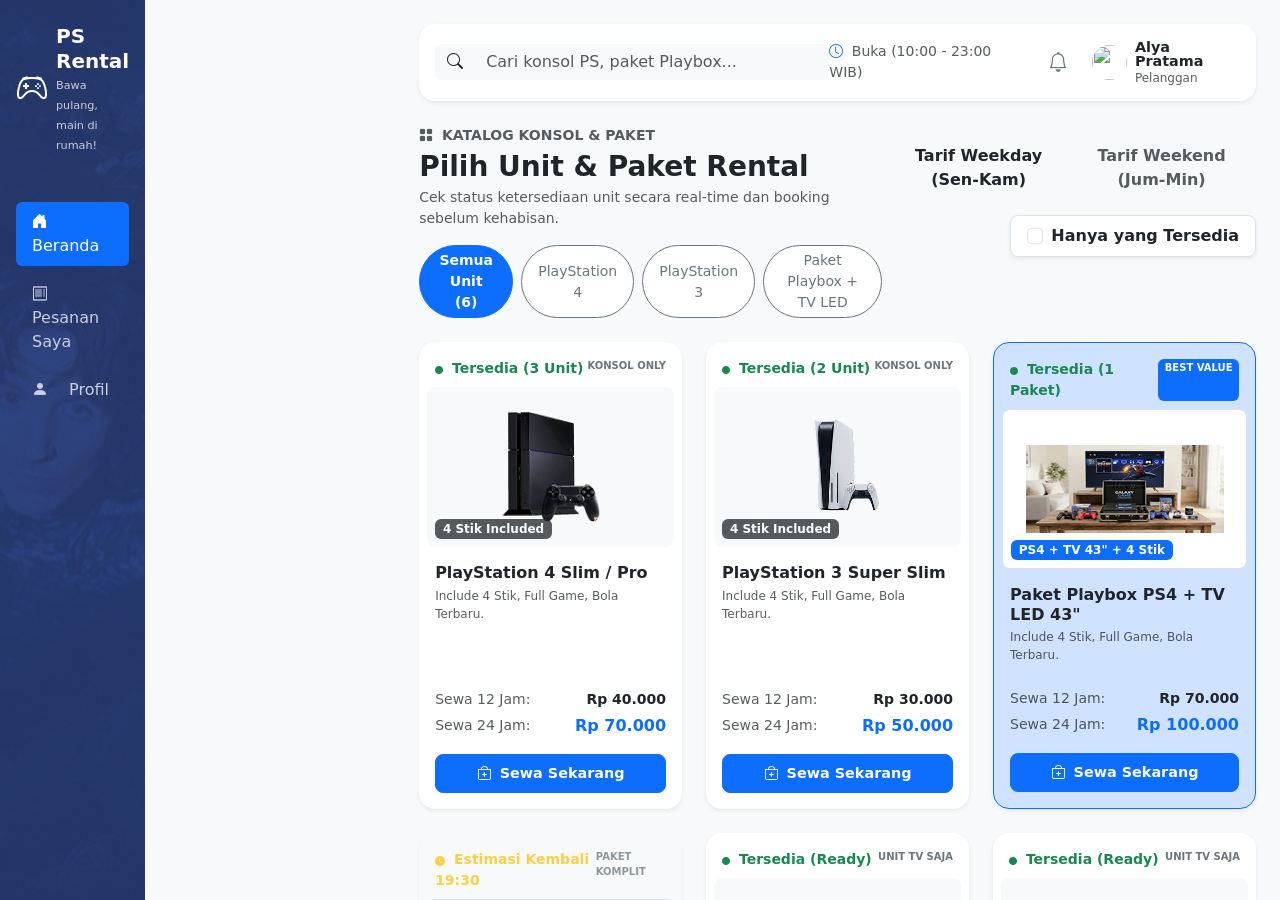
==== commit e6f1b3e3: "revisi" ====
--- a/index.html
+++ b/index.html
@@ -1,317 +1,278 @@
 <!doctype html>
 <html lang="id">
-
-<head>
-  <meta charset="UTF-8" />
-  <meta name="viewport" content="width=device-width, initial-scale=1.0" />
-  <title>PS Rental - Beranda Pelanggan</title>
-  <link href="https://cdn.jsdelivr.net/npm/bootstrap@5.3.0/dist/css/bootstrap.min.css" rel="stylesheet" />
-  <link rel="stylesheet" href="https://cdn.jsdelivr.net/npm/bootstrap-icons@1.11.1/font/bootstrap-icons.css" />
-  <link rel="stylesheet" href="assets/css/style.css">
-
-  <style>
-    .kartu-gerak {
-      transition: transform 0.2s ease, box-shadow 0.2s ease;
-    }
-
-    .kartu-gerak:hover {
-      transform: translateY(-5px);
-      box-shadow: 0 10px 20px rgba(0, 0, 0, 0.1) !important;
-    }
-  </style>
-</head>
-
-<body class="bg-light">
-  <div class="d-flex" style="min-height: 100vh">
-
-    <!-- Menu Kiri -->
-    <div id="backdrop"></div>
-    <aside id="sidebar" class="sidebar-bg d-flex flex-column p-3 text-white">
-      <a href="dashboard.html" class="d-flex align-items-center mb-5 mt-2 text-white text-decoration-none">
-        <i class="bi bi-controller fs-2 me-2"></i>
-        <div class="lh-sm">
-          <span class="fs-5 fw-bold d-block">PS Rental</span>
-          <small class="opacity-75" style="font-size: 0.7rem;">Bawa pulang, main di rumah!</small>
+  <head>
+    <meta charset="UTF-8" />
+    <meta name="viewport" content="width=device-width, initial-scale=1.0" />
+    <title>PS Rental - Beranda Pelanggan</title>
+    <link href="https://cdn.jsdelivr.net/npm/bootstrap@5.3.0/dist/css/bootstrap.min.css" rel="stylesheet" />
+    <link rel="stylesheet" href="https://cdn.jsdelivr.net/npm/bootstrap-icons@1.11.1/font/bootstrap-icons.css" />
+    <link rel="stylesheet" href="assets/css/style.css">
+    
+    <style>
+        .kartu-gerak { transition: transform 0.2s ease, box-shadow 0.2s ease; }
+        .kartu-gerak:hover { transform: translateY(-5px); box-shadow: 0 10px 20px rgba(0,0,0,0.1) !important; }
+    </style>
+  </head>
+  <body class="bg-light">
+    <div class="d-flex" style="min-height: 100vh">
+      
+      <!-- Menu Kiri -->
+      <aside class="sidebar-bg d-flex flex-column p-3 text-white sticky-top" style="width: 250px; height: 100vh;">
+        <a href="index.html" class="d-flex align-items-center mb-5 mt-2 text-white text-decoration-none">
+          <i class="bi bi-controller fs-2 me-2"></i>
+          <div class="lh-sm">
+            <span class="fs-5 fw-bold d-block">PS Rental</span>
+            <small class="opacity-75" style="font-size: 0.7rem">Bawa pulang, main di rumah!</small>
+          </div>
+        </a>
+        <ul class="nav nav-pills flex-column mb-auto gap-2">
+          <li class="nav-item">
+            <a href="index.html" class="nav-link active text-white">
+              <i class="bi bi-house-door-fill me-3"></i> Beranda
+            </a>
+          </li>
+          <li>
+            <a href="pelanggan/pembayaran.html" class="nav-link text-white opacity-75">
+              <i class="bi bi-receipt me-3"></i> Pesanan Saya
+            </a>
+          </li>
+          <li>
+            <a href="#" class="nav-link text-white opacity-75">
+              <i class="bi bi-person-fill me-3"></i> Profil
+            </a>
+          </li>
+        </ul>
+      </aside>
+
+      <!-- Konen Kanan -->
+      <main class="flex-grow-1 p-4" style="max-height: 100vh; overflow-y: auto;">
+        
+        <!-- Topbar -->
+        <header class="d-flex justify-content-between align-items-center mb-4 bg-white p-3 rounded-4 shadow-sm">
+          <div class="input-group w-50">
+            <span class="input-group-text bg-light border-0"><i class="bi bi-search"></i></span>
+            <input type="text" class="form-control bg-light border-0" placeholder="Cari konsol PS, paket Playbox..." />
+          </div>
+          <div class="d-flex align-items-center gap-4">
+            <small class="text-muted"><i class="bi bi-clock text-primary me-1"></i> Buka (10:00 - 23:00 WIB)</small>
+            <i class="bi bi-bell fs-5 text-secondary"></i>
+            <div class="d-flex align-items-center gap-2">
+              <img src="https://ui-avatars.com/api/?name=Alya+Pratama&background=random" class="rounded-circle" width="35" height="35" />
+              <div class="lh-1">
+                <span class="d-block fw-bold" style="font-size: 0.9rem">Alya Pratama</span>
+                <small class="text-muted" style="font-size: 0.75rem">Pelanggan</small>
+              </div>
+            </div>
+          </div>
+        </header>
+
+        <!-- Bagian Judul Katalog & Filter -->
+        <div class="mb-4 d-flex justify-content-between align-items-start">
+          <div>
+            <small class="text-muted fw-bold d-block mb-1"><i class="bi bi-grid-fill me-1"></i> KATALOG KONSOL & PAKET</small>
+            <h3 class="fw-bold text-dark mb-1">Pilih Unit & Paket Rental</h3>
+            <p class="text-muted small mb-3">Cek status ketersediaan unit secara real-time dan booking sebelum kehabisan.</p>
+            <div class="d-flex gap-2">
+              <button class="btn btn-primary btn-sm px-3 rounded-pill fw-semibold">Semua Unit (6)</button>
+              <button class="btn btn-outline-secondary btn-sm px-3 rounded-pill bg-white">PlayStation 4</button>
+              <button class="btn btn-outline-secondary btn-sm px-3 rounded-pill bg-white">PlayStation 3</button>
+              <button class="btn btn-outline-secondary btn-sm px-3 rounded-pill bg-white">Paket Playbox + TV LED</button>
+            </div>
+          </div>
+          
+          <!-- Filter Tarif & Checkbox -->
+          <div class="d-flex flex-column align-items-end gap-2 mt-2">
+            <div class="kotak-tarif d-flex p-1 rounded-3">
+              <button class="btn tombol-tarif tarif-aktif fw-bold">Tarif Weekday (Sen-Kam)</button>
+              <button class="btn tombol-tarif fw-semibold text-muted">Tarif Weekend (Jum-Min)</button>
+            </div>
+            <label class="kotak-sedia bg-white border rounded-3 px-3 py-2 shadow-sm d-flex align-items-center mt-1">
+              <input class="form-check-input me-2 mt-0" type="checkbox" id="cekSedia">
+              <span class="fw-semibold text-dark">Hanya yang Tersedia</span>
+            </label>
+          </div>
         </div>
-      </a>
-      <ul class="nav nav-pills flex-column mb-auto gap-2">
-        <li><a href="index.html" class="nav-link active text-white shadow-sm" style="background-color: #2563eb;"><i
-              class="bi bi-speedometer2 me-3"></i> Beranda</a>
-        </li>
-        <li><a href="pelanggan/pembayaran.html" class="nav-link text-white opacity-75"><i
-              class="bi bi-card-list me-3"></i> Pesanan saya</a></li>
-        <li><a href="#" class="nav-link text-white opacity-75"><i class="bi bi-box-seam me-3"></i> Profil</a></li>
-        <li class="mt-4">
-          <a href="../index.html" class="nav-link text-danger bg-white bg-opacity-10 border border-danger">
-            <i class="bi bi-box-arrow-left me-3"></i> Keluar
-          </a>
-        </li>
-      </ul>
-    </aside>
-
-    <!-- Konen Kanan -->
-    <main class="flex-grow-1 p-4" style="max-height: 100vh; overflow-y: auto;">
-
-      <!-- Topbar -->
-      <header class="d-flex justify-content-between align-items-center mb-4 bg-white p-3 rounded-4 shadow-sm">
-        <div class="input-group w-50">
-          <span class="input-group-text bg-light border-0"><i class="bi bi-search"></i></span>
-          <input type="text" class="form-control bg-light border-0" placeholder="Cari konsol PS, paket Playbox..." />
-        </div>
-        <div class="d-flex align-items-center gap-4">
-          <small class="text-muted"><i class="bi bi-clock text-primary me-1"></i> Buka (10:00 - 23:00 WIB)</small>
-          <i class="bi bi-bell fs-5 text-secondary"></i>
-          <div class="d-flex align-items-center gap-2">
-            <img src="https://ui-avatars.com/api/?name=Alya+Pratama&background=random" class="rounded-circle" width="35"
-              height="35" />
-            <div class="lh-1">
-              <span class="d-block fw-bold" style="font-size: 0.9rem">Alya Pratama</span>
-              <small class="text-muted" style="font-size: 0.75rem">Pelanggan</small>
-            </div>
-          </div>
-        </div>
-      </header>
-
-      <!-- Bagian Judul Katalog & Filter -->
-      <div class="mb-4 d-flex justify-content-between align-items-start">
-        <div>
-          <small class="text-muted fw-bold d-block mb-1"><i class="bi bi-grid-fill me-1"></i> KATALOG KONSOL &
-            PAKET</small>
-          <h3 class="fw-bold text-dark mb-1">Pilih Unit & Paket Rental</h3>
-          <p class="text-muted small mb-3">Cek status ketersediaan unit secara real-time dan booking sebelum kehabisan.
-          </p>
-          <div class="d-flex gap-2">
-            <button class="btn btn-primary btn-sm px-3 rounded-pill fw-semibold">Semua Unit (6)</button>
-            <button class="btn btn-outline-secondary btn-sm px-3 rounded-pill bg-white">PlayStation 4</button>
-            <button class="btn btn-outline-secondary btn-sm px-3 rounded-pill bg-white">PlayStation 3</button>
-            <button class="btn btn-outline-secondary btn-sm px-3 rounded-pill bg-white">Paket Playbox + TV LED</button>
-          </div>
-        </div>
-
-        <!-- Filter Tarif & Checkbox -->
-        <div class="d-flex flex-column align-items-end gap-2 mt-2">
-          <div class="kotak-tarif d-flex p-1 rounded-3">
-            <button class="btn tombol-tarif tarif-aktif fw-bold">Tarif Weekday (Sen-Kam)</button>
-            <button class="btn tombol-tarif fw-semibold text-muted">Tarif Weekend (Jum-Min)</button>
-          </div>
-          <label class="kotak-sedia bg-white border rounded-3 px-3 py-2 shadow-sm d-flex align-items-center mt-1">
-            <input class="form-check-input me-2 mt-0" type="checkbox" id="cekSedia">
-            <span class="fw-semibold text-dark">Hanya yang Tersedia</span>
-          </label>
-        </div>
-      </div>
-
-      <!-- Area Kartu Produk -->
-      <div class="row row-cols-1 row-cols-md-2 row-cols-lg-3 g-4 pb-5">
-
-        <!-- Card 1: PS4 -->
-        <div class="col">
-          <div class="card kartu-gerak h-100 border-0 shadow-sm rounded-4 p-2">
-            <div class="d-flex justify-content-between px-2 pt-2">
-              <span class="text-success small fw-bold"><i class="bi bi-circle-fill me-1" style="font-size: 8px;"></i>
-                Tersedia (3 Unit)</span>
-              <span class="text-secondary small fw-bold" style="font-size: 10px;">KONSOL ONLY</span>
-            </div>
-            <div class="bg-light rounded-3 d-flex justify-content-center align-items-center my-2 position-relative"
-              style="height: 160px">
-              <span class="badge bg-dark position-absolute bottom-0 start-0 m-2 opacity-75">4 Stik Included</span>
-              <img src="assets/img/ps4.png" alt="PS4" style="max-height: 110px; object-fit: contain;">
-            </div>
-            <div class="card-body p-2 d-flex flex-column">
-              <h6 class="fw-bold text-dark mb-1">PlayStation 4 Slim / Pro</h6>
-              <p class="text-muted mb-4" style="font-size: 0.75rem;">Include 4 Stik, Full Game, Bola Terbaru.</p>
-              <div class="mt-auto">
-                <div class="d-flex justify-content-between align-items-center mb-1">
-                  <span class="text-muted small">Sewa 12 Jam:</span><span class="fw-semibold small">Rp 40.000</span>
-                </div>
-                <div class="d-flex justify-content-between align-items-center mb-3">
-                  <span class="text-muted small">Sewa 24 Jam:</span><span class="fw-bold text-primary fs-6">Rp
-                    70.000</span>
-                </div>
-                <a href="pelanggan/form-sewa.html" class="btn btn-primary w-100 rounded-3 py-2 fw-semibold"
-                  style="font-size: 0.9rem;">
-                  <i class="bi bi-bag-plus me-1"></i> Sewa Sekarang
-                </a>
-              </div>
-            </div>
-          </div>
-        </div>
-
-        <!-- Card 2: PS3 -->
-        <div class="col">
-          <div class="card kartu-gerak h-100 border-0 shadow-sm rounded-4 p-2">
-            <div class="d-flex justify-content-between px-2 pt-2">
-              <span class="text-success small fw-bold"><i class="bi bi-circle-fill me-1" style="font-size: 8px;"></i>
-                Tersedia (2 Unit)</span>
-              <span class="text-secondary small fw-bold" style="font-size: 10px;">KONSOL ONLY</span>
-            </div>
-            <div class="bg-light rounded-3 d-flex justify-content-center align-items-center my-2 position-relative"
-              style="height: 160px">
-              <span class="badge bg-dark position-absolute bottom-0 start-0 m-2 opacity-75">4 Stik Included</span>
-              <img src="assets/img/ps3.png" alt="PS3" style="max-height: 110px; object-fit: contain;">
-            </div>
-            <div class="card-body p-2 d-flex flex-column">
-              <h6 class="fw-bold text-dark mb-1">PlayStation 3 Super Slim</h6>
-              <p class="text-muted mb-4" style="font-size: 0.75rem;">Include 4 Stik, Full Game, Bola Terbaru.</p>
-              <div class="mt-auto">
-                <div class="d-flex justify-content-between align-items-center mb-1">
-                  <span class="text-muted small">Sewa 12 Jam:</span><span class="fw-semibold small">Rp 30.000</span>
-                </div>
-                <div class="d-flex justify-content-between align-items-center mb-3">
-                  <span class="text-muted small">Sewa 24 Jam:</span><span class="fw-bold text-primary fs-6">Rp
-                    50.000</span>
-                </div>
-                <a href="pelanggan/form-sewa.html" class="btn btn-primary w-100 rounded-3 py-2 fw-semibold"
-                  style="font-size: 0.9rem;">
-                  <i class="bi bi-bag-plus me-1"></i> Sewa Sekarang
-                </a>
-              </div>
-            </div>
-          </div>
-        </div>
-
-        <!-- Card 3: Paket PS4 + TV -->
-        <div class="col">
-          <div class="card kartu-gerak h-100 border-primary shadow-sm rounded-4 p-2 bg-primary-subtle bg-opacity-25">
-            <div class="d-flex justify-content-between px-2 pt-2">
-              <span class="text-success small fw-bold"><i class="bi bi-circle-fill me-1" style="font-size: 8px;"></i>
-                Tersedia (1 Paket)</span>
-              <span class="badge bg-primary text-white" style="font-size: 10px;">BEST VALUE</span>
-            </div>
-            <div
-              class="bg-white rounded-3 d-flex justify-content-center align-items-center my-2 position-relative border"
-              style="height: 160px">
-              <span class="badge bg-primary position-absolute bottom-0 start-0 m-2">PS4 + TV 43" + 4 Stik</span>
-              <img src="assets/img/paket-ps4.png" alt="Paket PS4" style="max-height: 110px; object-fit: contain;">
-            </div>
-            <div class="card-body p-2 d-flex flex-column">
-              <h6 class="fw-bold text-dark mb-1">Paket Playbox PS4 + TV LED 43"</h6>
-              <p class="text-muted mb-4" style="font-size: 0.75rem;">Include 4 Stik, Full Game, Bola Terbaru.</p>
-              <div class="mt-auto">
-                <div class="d-flex justify-content-between align-items-center mb-1">
-                  <span class="text-muted small">Sewa 12 Jam:</span><span class="fw-semibold small">Rp 70.000</span>
-                </div>
-                <div class="d-flex justify-content-between align-items-center mb-3">
-                  <span class="text-muted small">Sewa 24 Jam:</span><span class="fw-bold text-primary fs-6">Rp
-                    100.000</span>
-                </div>
-                <a href="pelanggan/form-sewa.html" class="btn btn-primary w-100 rounded-3 py-2 fw-semibold"
-                  style="font-size: 0.9rem;">
-                  <i class="bi bi-bag-plus me-1"></i> Sewa Sekarang
-                </a>
-              </div>
-            </div>
-          </div>
-        </div>
-
-        <!-- Card 4: Paket PS3 + TV (Sedang Digunakan) -->
-        <div class="col">
-          <div class="card h-100 border-0 shadow-sm rounded-4 p-2 bg-light opacity-75">
-            <div class="d-flex justify-content-between px-2 pt-2">
-              <span class="text-warning small fw-bold"><i class="bi bi-clock-fill me-1" style="font-size: 10px;"></i>
-                Estimasi Kembali 19:30</span>
-              <span class="text-secondary small fw-bold" style="font-size: 10px;">PAKET KOMPLIT</span>
-            </div>
-            <div
-              class="bg-secondary bg-opacity-25 rounded-3 d-flex justify-content-center align-items-center my-2 position-relative"
-              style="height: 160px">
-              <span class="badge bg-dark position-absolute z-3">Sedang Digunakan</span>
-              <img src="assets/img/paket-ps3.png" alt="Paket PS3"
-                style="max-height: 110px; object-fit: contain; opacity: 0.4;">
-            </div>
-            <div class="card-body p-2 d-flex flex-column">
-              <h6 class="fw-bold text-dark mb-1">Paket Playbox PS3 + TV LED</h6>
-              <p class="text-muted mb-4" style="font-size: 0.75rem;">Include 4 Stik, Full Game, Bola Terbaru, Siap
-                Antar.</p>
-              <div class="mt-auto">
-                <div class="d-flex justify-content-between align-items-center mb-1">
-                  <span class="text-muted small">Sewa 12 Jam:</span><span class="fw-semibold small">Rp 50.000</span>
-                </div>
-                <div class="d-flex justify-content-between align-items-center mb-3">
-                  <span class="text-muted small">Sewa 24 Jam:</span><span class="fw-bold text-dark fs-6">Rp
-                    70.000</span>
-                </div>
-                <button class="btn btn-outline-secondary w-100 rounded-3 py-2 fw-semibold" style="font-size: 0.9rem;"
-                  disabled>
-                  <i class="bi bi-clock-history me-1"></i> Antre / Booking Nanti
-                </button>
-              </div>
-            </div>
-          </div>
-        </div>
-
-        <!-- Card 5: TV LED 43 Inch -->
-        <div class="col">
-          <div class="card kartu-gerak h-100 border-0 shadow-sm rounded-4 p-2">
-            <div class="d-flex justify-content-between px-2 pt-2">
-              <span class="text-success small fw-bold"><i class="bi bi-circle-fill me-1" style="font-size: 8px;"></i>
-                Tersedia (Ready)</span>
-              <span class="text-secondary small fw-bold" style="font-size: 10px;">UNIT TV SAJA</span>
-            </div>
-            <div class="bg-light rounded-3 d-flex justify-content-center align-items-center my-2 position-relative"
-              style="height: 160px">
-              <span class="badge bg-dark position-absolute bottom-0 start-0 m-2 opacity-75">Full HD 1080p</span>
-              <img src="assets/img/tv-43.png" alt="TV 43 Inch" style="max-height: 110px; object-fit: contain;">
-            </div>
-            <div class="card-body p-2 d-flex flex-column">
-              <h6 class="fw-bold text-dark mb-1">Smart TV LED 43 Inch</h6>
-              <p class="text-muted mb-4" style="font-size: 0.75rem;">Layar Lebar, Gambar Tajam, HDMI Ready & Port USB.
-              </p>
-              <div class="mt-auto">
-                <div class="d-flex justify-content-between align-items-center mb-1">
-                  <span class="text-muted small">Sewa 12 Jam:</span><span class="fw-semibold small">Rp 30.000</span>
-                </div>
-                <div class="d-flex justify-content-between align-items-center mb-3">
-                  <span class="text-muted small">Sewa 24 Jam:</span><span class="fw-bold text-primary fs-6">Rp
-                    40.000</span>
-                </div>
-                <a href="pelanggan/form-sewa.html" class="btn btn-primary w-100 rounded-3 py-2 fw-semibold"
-                  style="font-size: 0.9rem;">
-                  <i class="bi bi-bag-plus me-1"></i> Sewa Sekarang
-                </a>
-              </div>
-            </div>
-          </div>
-        </div>
-
-        <!-- Card 6: TV LED 32 Inch -->
-        <div class="col">
-          <div class="card kartu-gerak h-100 border-0 shadow-sm rounded-4 p-2">
-            <div class="d-flex justify-content-between px-2 pt-2">
-              <span class="text-success small fw-bold"><i class="bi bi-circle-fill me-1" style="font-size: 8px;"></i>
-                Tersedia (Ready)</span>
-              <span class="text-secondary small fw-bold" style="font-size: 10px;">UNIT TV SAJA</span>
-            </div>
-            <div class="bg-light rounded-3 d-flex justify-content-center align-items-center my-2 position-relative"
-              style="height: 160px">
-              <span class="badge bg-dark position-absolute bottom-0 start-0 m-2 opacity-75">HD Resolution</span>
-              <img src="assets/img/tv-32.png" alt="TV 32 Inch" style="max-height: 110px; object-fit: contain;">
-            </div>
-            <div class="card-body p-2 d-flex flex-column">
-              <h6 class="fw-bold text-dark mb-1">TV LED 32 / 40 Inch HD</h6>
-              <p class="text-muted mb-4" style="font-size: 0.75rem;">Cocok untuk kamar sempit. Ringan Dibawa & Hemat
-                Daya.</p>
-              <div class="mt-auto">
-                <div class="d-flex justify-content-between align-items-center mb-1">
-                  <span class="text-muted small">Sewa 12 Jam:</span><span class="fw-semibold small">Rp 20.000</span>
-                </div>
-                <div class="d-flex justify-content-between align-items-center mb-3">
-                  <span class="text-muted small">Sewa 24 Jam:</span><span class="fw-bold text-primary fs-6">Rp
-                    30.000</span>
-                </div>
-                <a href="pelanggan/form-sewa.html" class="btn btn-primary w-100 rounded-3 py-2 fw-semibold"
-                  style="font-size: 0.9rem;">
-                  <i class="bi bi-bag-plus me-1"></i> Sewa Sekarang
-                </a>
-              </div>
-            </div>
-          </div>
-        </div>
-
-      </div> <!-- Selesai Grid -->
-    </main>
-  </div>
-  <script src="https://cdn.jsdelivr.net/npm/bootstrap@5.3.0/dist/js/bootstrap.bundle.min.js"></script>
-</body>
-
+
+        <!-- Area Kartu Produk -->
+        <div class="row row-cols-1 row-cols-md-2 row-cols-lg-3 g-4 pb-5">
+          
+          <!-- Card 1: PS4 -->
+          <div class="col">
+            <div class="card kartu-gerak h-100 border-0 shadow-sm rounded-4 p-2">
+              <div class="d-flex justify-content-between px-2 pt-2">
+                <span class="text-success small fw-bold"><i class="bi bi-circle-fill me-1" style="font-size: 8px;"></i> Tersedia (3 Unit)</span>
+                <span class="text-secondary small fw-bold" style="font-size: 10px;">KONSOL ONLY</span>
+              </div>
+              <div class="bg-light rounded-3 d-flex justify-content-center align-items-center my-2 position-relative" style="height: 160px">
+                <span class="badge bg-dark position-absolute bottom-0 start-0 m-2 opacity-75">4 Stik Included</span>
+                <img src="assets/img/ps4.png" alt="PS4" style="max-height: 110px; object-fit: contain;">
+              </div>
+              <div class="card-body p-2 d-flex flex-column">
+                <h6 class="fw-bold text-dark mb-1">PlayStation 4 Slim / Pro</h6>
+                <p class="text-muted mb-4" style="font-size: 0.75rem;">Include 4 Stik, Full Game, Bola Terbaru.</p>
+                <div class="mt-auto">
+                  <div class="d-flex justify-content-between align-items-center mb-1">
+                    <span class="text-muted small">Sewa 12 Jam:</span><span class="fw-semibold small">Rp 40.000</span>
+                  </div>
+                  <div class="d-flex justify-content-between align-items-center mb-3">
+                    <span class="text-muted small">Sewa 24 Jam:</span><span class="fw-bold text-primary fs-6">Rp 70.000</span>
+                  </div>
+                  <a href="pelanggan/form-sewa.html" class="btn btn-primary w-100 rounded-3 py-2 fw-semibold" style="font-size: 0.9rem;">
+                    <i class="bi bi-bag-plus me-1"></i> Sewa Sekarang
+                  </a>
+                </div>
+              </div>
+            </div>
+          </div>
+
+          <!-- Card 2: PS3 -->
+          <div class="col">
+            <div class="card kartu-gerak h-100 border-0 shadow-sm rounded-4 p-2">
+              <div class="d-flex justify-content-between px-2 pt-2">
+                <span class="text-success small fw-bold"><i class="bi bi-circle-fill me-1" style="font-size: 8px;"></i> Tersedia (2 Unit)</span>
+                <span class="text-secondary small fw-bold" style="font-size: 10px;">KONSOL ONLY</span>
+              </div>
+              <div class="bg-light rounded-3 d-flex justify-content-center align-items-center my-2 position-relative" style="height: 160px">
+                <span class="badge bg-dark position-absolute bottom-0 start-0 m-2 opacity-75">4 Stik Included</span>
+                <img src="assets/img/ps3.png" alt="PS3" style="max-height: 110px; object-fit: contain;">
+              </div>
+              <div class="card-body p-2 d-flex flex-column">
+                <h6 class="fw-bold text-dark mb-1">PlayStation 3 Super Slim</h6>
+                <p class="text-muted mb-4" style="font-size: 0.75rem;">Include 4 Stik, Full Game, Bola Terbaru.</p>
+                <div class="mt-auto">
+                  <div class="d-flex justify-content-between align-items-center mb-1">
+                    <span class="text-muted small">Sewa 12 Jam:</span><span class="fw-semibold small">Rp 30.000</span>
+                  </div>
+                  <div class="d-flex justify-content-between align-items-center mb-3">
+                    <span class="text-muted small">Sewa 24 Jam:</span><span class="fw-bold text-primary fs-6">Rp 50.000</span>
+                  </div>
+                  <a href="pelanggan/form-sewa.html" class="btn btn-primary w-100 rounded-3 py-2 fw-semibold" style="font-size: 0.9rem;">
+                    <i class="bi bi-bag-plus me-1"></i> Sewa Sekarang
+                  </a>
+                </div>
+              </div>
+            </div>
+          </div>
+
+          <!-- Card 3: Paket PS4 + TV -->
+          <div class="col">
+            <div class="card kartu-gerak h-100 border-primary shadow-sm rounded-4 p-2 bg-primary-subtle bg-opacity-25">
+              <div class="d-flex justify-content-between px-2 pt-2">
+                <span class="text-success small fw-bold"><i class="bi bi-circle-fill me-1" style="font-size: 8px;"></i> Tersedia (1 Paket)</span>
+                <span class="badge bg-primary text-white" style="font-size: 10px;">BEST VALUE</span>
+              </div>
+              <div class="bg-white rounded-3 d-flex justify-content-center align-items-center my-2 position-relative border" style="height: 160px">
+                <span class="badge bg-primary position-absolute bottom-0 start-0 m-2">PS4 + TV 43" + 4 Stik</span>
+                <img src="assets/img/paket-ps4.png" alt="Paket PS4" style="max-height: 110px; object-fit: contain;">
+              </div>
+              <div class="card-body p-2 d-flex flex-column">
+                <h6 class="fw-bold text-dark mb-1">Paket Playbox PS4 + TV LED 43"</h6>
+                <p class="text-muted mb-4" style="font-size: 0.75rem;">Include 4 Stik, Full Game, Bola Terbaru.</p>
+                <div class="mt-auto">
+                  <div class="d-flex justify-content-between align-items-center mb-1">
+                    <span class="text-muted small">Sewa 12 Jam:</span><span class="fw-semibold small">Rp 70.000</span>
+                  </div>
+                  <div class="d-flex justify-content-between align-items-center mb-3">
+                    <span class="text-muted small">Sewa 24 Jam:</span><span class="fw-bold text-primary fs-6">Rp 100.000</span>
+                  </div>
+                  <a href="pelanggan/form-sewa.html" class="btn btn-primary w-100 rounded-3 py-2 fw-semibold" style="font-size: 0.9rem;">
+                    <i class="bi bi-bag-plus me-1"></i> Sewa Sekarang
+                  </a>
+                </div>
+              </div>
+            </div>
+          </div>
+
+          <!-- Card 4: Paket PS3 + TV (Sedang Digunakan) -->
+          <div class="col">
+            <div class="card h-100 border-0 shadow-sm rounded-4 p-2 bg-light opacity-75">
+              <div class="d-flex justify-content-between px-2 pt-2">
+                <span class="text-warning small fw-bold"><i class="bi bi-clock-fill me-1" style="font-size: 10px;"></i> Estimasi Kembali 19:30</span>
+                <span class="text-secondary small fw-bold" style="font-size: 10px;">PAKET KOMPLIT</span>
+              </div>
+              <div class="bg-secondary bg-opacity-25 rounded-3 d-flex justify-content-center align-items-center my-2 position-relative" style="height: 160px">
+                <span class="badge bg-dark position-absolute z-3">Sedang Digunakan</span>
+                <img src="assets/img/paket-ps3.png" alt="Paket PS3" style="max-height: 110px; object-fit: contain; opacity: 0.4;">
+              </div>
+              <div class="card-body p-2 d-flex flex-column">
+                <h6 class="fw-bold text-dark mb-1">Paket Playbox PS3 + TV LED</h6>
+                <p class="text-muted mb-4" style="font-size: 0.75rem;">Include 4 Stik, Full Game, Bola Terbaru, Siap Antar.</p>
+                <div class="mt-auto">
+                  <div class="d-flex justify-content-between align-items-center mb-1">
+                    <span class="text-muted small">Sewa 12 Jam:</span><span class="fw-semibold small">Rp 50.000</span>
+                  </div>
+                  <div class="d-flex justify-content-between align-items-center mb-3">
+                    <span class="text-muted small">Sewa 24 Jam:</span><span class="fw-bold text-dark fs-6">Rp 70.000</span>
+                  </div>
+                  <button class="btn btn-outline-secondary w-100 rounded-3 py-2 fw-semibold" style="font-size: 0.9rem;" disabled>
+                    <i class="bi bi-clock-history me-1"></i> Antre / Booking Nanti
+                  </button>
+                </div>
+              </div>
+            </div>
+          </div>
+
+          <!-- Card 5: TV LED 43 Inch -->
+          <div class="col">
+            <div class="card kartu-gerak h-100 border-0 shadow-sm rounded-4 p-2">
+              <div class="d-flex justify-content-between px-2 pt-2">
+                <span class="text-success small fw-bold"><i class="bi bi-circle-fill me-1" style="font-size: 8px;"></i> Tersedia (Ready)</span>
+                <span class="text-secondary small fw-bold" style="font-size: 10px;">UNIT TV SAJA</span>
+              </div>
+              <div class="bg-light rounded-3 d-flex justify-content-center align-items-center my-2 position-relative" style="height: 160px">
+                <span class="badge bg-dark position-absolute bottom-0 start-0 m-2 opacity-75">Full HD 1080p</span>
+                <img src="assets/img/tv-43.png" alt="TV 43 Inch" style="max-height: 110px; object-fit: contain;">
+              </div>
+              <div class="card-body p-2 d-flex flex-column">
+                <h6 class="fw-bold text-dark mb-1">Smart TV LED 43 Inch</h6>
+                <p class="text-muted mb-4" style="font-size: 0.75rem;">Layar Lebar, Gambar Tajam, HDMI Ready & Port USB.</p>
+                <div class="mt-auto">
+                  <div class="d-flex justify-content-between align-items-center mb-1">
+                    <span class="text-muted small">Sewa 12 Jam:</span><span class="fw-semibold small">Rp 30.000</span>
+                  </div>
+                  <div class="d-flex justify-content-between align-items-center mb-3">
+                    <span class="text-muted small">Sewa 24 Jam:</span><span class="fw-bold text-primary fs-6">Rp 40.000</span>
+                  </div>
+                  <a href="pelanggan/form-sewa.html" class="btn btn-primary w-100 rounded-3 py-2 fw-semibold" style="font-size: 0.9rem;">
+                    <i class="bi bi-bag-plus me-1"></i> Sewa Sekarang
+                  </a>
+                </div>
+              </div>
+            </div>
+          </div>
+
+          <!-- Card 6: TV LED 32 Inch -->
+          <div class="col">
+            <div class="card kartu-gerak h-100 border-0 shadow-sm rounded-4 p-2">
+              <div class="d-flex justify-content-between px-2 pt-2">
+                <span class="text-success small fw-bold"><i class="bi bi-circle-fill me-1" style="font-size: 8px;"></i> Tersedia (Ready)</span>
+                <span class="text-secondary small fw-bold" style="font-size: 10px;">UNIT TV SAJA</span>
+              </div>
+              <div class="bg-light rounded-3 d-flex justify-content-center align-items-center my-2 position-relative" style="height: 160px">
+                <span class="badge bg-dark position-absolute bottom-0 start-0 m-2 opacity-75">HD Resolution</span>
+                <img src="assets/img/tv-32.png" alt="TV 32 Inch" style="max-height: 110px; object-fit: contain;">
+              </div>
+              <div class="card-body p-2 d-flex flex-column">
+                <h6 class="fw-bold text-dark mb-1">TV LED 32 / 40 Inch HD</h6>
+                <p class="text-muted mb-4" style="font-size: 0.75rem;">Cocok untuk kamar sempit. Ringan Dibawa & Hemat Daya.</p>
+                <div class="mt-auto">
+                  <div class="d-flex justify-content-between align-items-center mb-1">
+                    <span class="text-muted small">Sewa 12 Jam:</span><span class="fw-semibold small">Rp 20.000</span>
+                  </div>
+                  <div class="d-flex justify-content-between align-items-center mb-3">
+                    <span class="text-muted small">Sewa 24 Jam:</span><span class="fw-bold text-primary fs-6">Rp 30.000</span>
+                  </div>
+                  <a href="pelanggan/form-sewa.html" class="btn btn-primary w-100 rounded-3 py-2 fw-semibold" style="font-size: 0.9rem;">
+                    <i class="bi bi-bag-plus me-1"></i> Sewa Sekarang
+                  </a>
+                </div>
+              </div>
+            </div>
+          </div>
+
+        </div> <!-- Selesai Grid -->
+      </main>
+    </div>
+    <script src="https://cdn.jsdelivr.net/npm/bootstrap@5.3.0/dist/js/bootstrap.bundle.min.js"></script>
+  </body>
 </html>
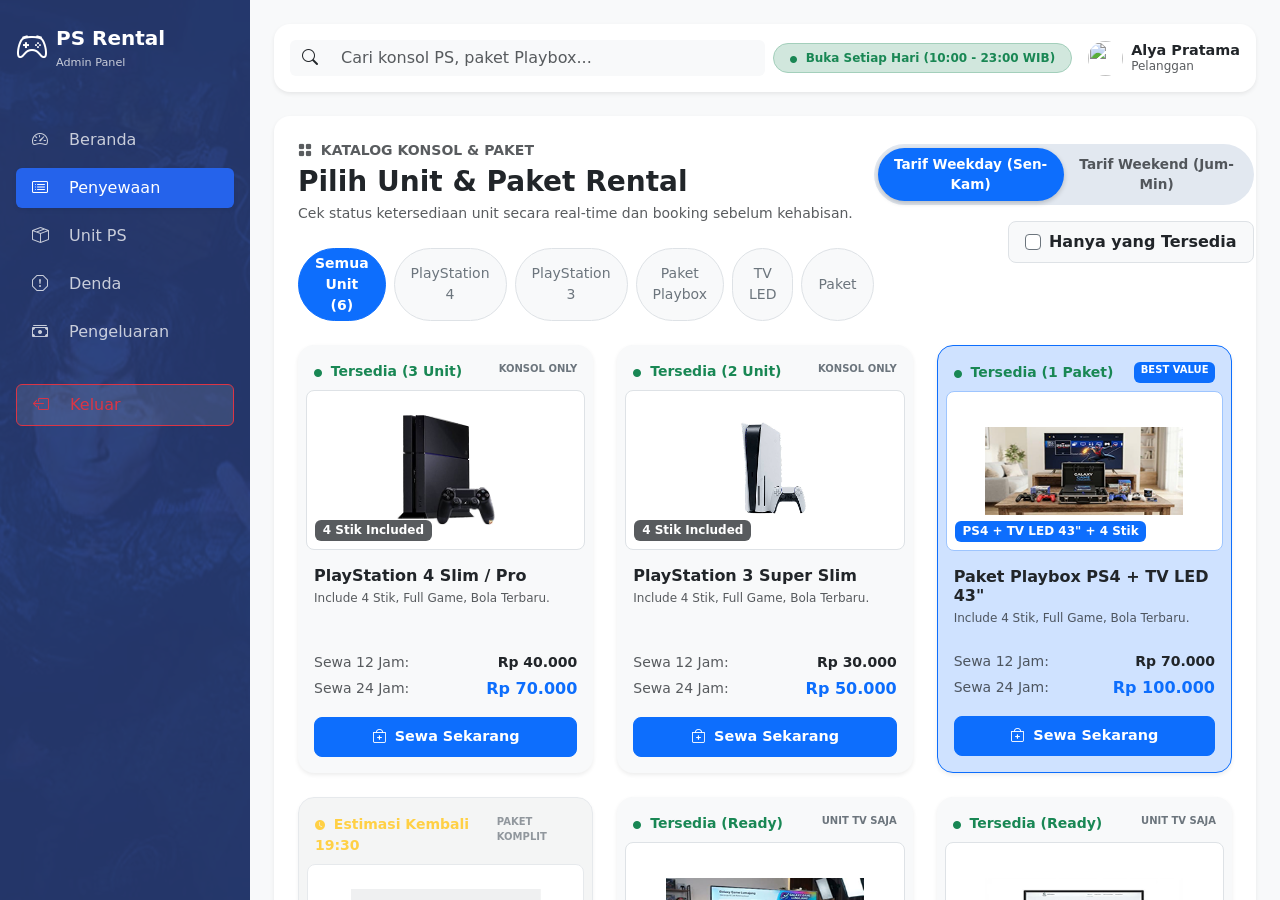
==== commit f8f9644c: "revisi 2" ====
--- a/index.html
+++ b/index.html
@@ -10,52 +10,81 @@
     
     <style>
         .kartu-gerak { transition: transform 0.2s ease, box-shadow 0.2s ease; }
-        .kartu-gerak:hover { transform: translateY(-5px); box-shadow: 0 10px 20px rgba(0,0,0,0.1) !important; }
+        .kartu-gerak:hover { transform: translateY(-5px); box-shadow: 0 10px 20px rgba(0,0,0,0.15) !important; }
+        
+        .wadah-toggle {
+            background-color: #e2e8f0;
+            position: relative;
+            border-radius: 50px;
+            padding: 4px;
+            display: inline-flex;
+            width: 380px;
+        }
+        .slider-biru {
+            position: absolute;
+            top: 4px;
+            left: 4px;
+            height: calc(100% - 8px);
+            width: calc(50% - 4px);
+            background-color: #0d6efd;
+            border-radius: 50px;
+            box-shadow: 0 2px 5px rgba(0,0,0,0.2);
+            transition: transform 0.3s cubic-bezier(0.4, 0, 0.2, 1);
+            z-index: 1;
+        }
+        .tombol-toggle {
+            position: relative;
+            z-index: 2;
+            width: 50%;
+            background: transparent !important;
+            border: none !important;
+            font-size: 0.85rem;
+            padding: 6px 0;
+            transition: color 0.3s ease;
+        }
     </style>
   </head>
   <body class="bg-light">
     <div class="d-flex" style="min-height: 100vh">
       
       <!-- Menu Kiri -->
-      <aside class="sidebar-bg d-flex flex-column p-3 text-white sticky-top" style="width: 250px; height: 100vh;">
-        <a href="index.html" class="d-flex align-items-center mb-5 mt-2 text-white text-decoration-none">
-          <i class="bi bi-controller fs-2 me-2"></i>
-          <div class="lh-sm">
-            <span class="fs-5 fw-bold d-block">PS Rental</span>
-            <small class="opacity-75" style="font-size: 0.7rem">Bawa pulang, main di rumah!</small>
-          </div>
+       <aside id="sidebar" class="sidebar-bg d-flex flex-column p-3 text-white">
+        <a href="dashboard.html" class="d-flex align-items-center mb-5 mt-2 text-white text-decoration-none">
+            <i class="bi bi-controller fs-2 me-2"></i>
+            <div class="lh-sm">
+                <span class="fs-5 fw-bold d-block">PS Rental</span>
+                <small class="opacity-75" style="font-size: 0.7rem;">Admin Panel</small>
+            </div>
         </a>
         <ul class="nav nav-pills flex-column mb-auto gap-2">
-          <li class="nav-item">
-            <a href="index.html" class="nav-link active text-white">
-              <i class="bi bi-house-door-fill me-3"></i> Beranda
-            </a>
-          </li>
-          <li>
-            <a href="pelanggan/pembayaran.html" class="nav-link text-white opacity-75">
-              <i class="bi bi-receipt me-3"></i> Pesanan Saya
-            </a>
-          </li>
-          <li>
-            <a href="#" class="nav-link text-white opacity-75">
-              <i class="bi bi-person-fill me-3"></i> Profil
-            </a>
-          </li>
+            <li><a href="#" class="nav-link text-white opacity-75"><i class="bi bi-speedometer2 me-3"></i> Beranda</a>
+            </li>
+            <li><a href="#" class="nav-link active text-white shadow-sm" style="background-color: #2563eb;"><i
+                        class="bi bi-card-list me-3"></i> Penyewaan</a></li>
+            <li><a href="#" class="nav-link text-white opacity-75"><i class="bi bi-box-seam me-3"></i> Unit PS</a></li>
+            <li><a href="#" class="nav-link text-white opacity-75"><i class="bi bi-exclamation-octagon me-3"></i>
+                    Denda</a></li>
+            <li><a href="#" class="nav-link text-white opacity-75"><i class="bi bi-cash-stack me-3"></i> Pengeluaran</a>
+            </li>
+            <li class="mt-4">
+                <a href="../index.html" class="nav-link text-danger bg-white bg-opacity-10 border border-danger">
+                    <i class="bi bi-box-arrow-left me-3"></i> Keluar
+                </a>
+            </li>
         </ul>
-      </aside>
-
-      <!-- Konen Kanan -->
+    </aside>
       <main class="flex-grow-1 p-4" style="max-height: 100vh; overflow-y: auto;">
         
         <!-- Topbar -->
-        <header class="d-flex justify-content-between align-items-center mb-4 bg-white p-3 rounded-4 shadow-sm">
+        <header class="d-flex justify-content-between align-items-center mb-4 bg-white p-3 rounded-4 shadow-sm border-0">
           <div class="input-group w-50">
             <span class="input-group-text bg-light border-0"><i class="bi bi-search"></i></span>
             <input type="text" class="form-control bg-light border-0" placeholder="Cari konsol PS, paket Playbox..." />
           </div>
-          <div class="d-flex align-items-center gap-4">
-            <small class="text-muted"><i class="bi bi-clock text-primary me-1"></i> Buka (10:00 - 23:00 WIB)</small>
-            <i class="bi bi-bell fs-5 text-secondary"></i>
+          <div class="d-flex align-items-center gap-3">
+            <span class="badge bg-success-subtle text-success border border-success-subtle rounded-pill px-3 py-2 font-medium" style="font-size: 0.75rem;">
+              <i class="bi bi-circle-fill text-success me-1" style="font-size: 7px;"></i> Buka Setiap Hari (10:00 - 23:00 WIB)
+            </span>
             <div class="d-flex align-items-center gap-2">
               <img src="https://ui-avatars.com/api/?name=Alya+Pratama&background=random" class="rounded-circle" width="35" height="35" />
               <div class="lh-1">
@@ -66,213 +95,254 @@
           </div>
         </header>
 
-        <!-- Bagian Judul Katalog & Filter -->
-        <div class="mb-4 d-flex justify-content-between align-items-start">
-          <div>
-            <small class="text-muted fw-bold d-block mb-1"><i class="bi bi-grid-fill me-1"></i> KATALOG KONSOL & PAKET</small>
-            <h3 class="fw-bold text-dark mb-1">Pilih Unit & Paket Rental</h3>
-            <p class="text-muted small mb-3">Cek status ketersediaan unit secara real-time dan booking sebelum kehabisan.</p>
-            <div class="d-flex gap-2">
-              <button class="btn btn-primary btn-sm px-3 rounded-pill fw-semibold">Semua Unit (6)</button>
-              <button class="btn btn-outline-secondary btn-sm px-3 rounded-pill bg-white">PlayStation 4</button>
-              <button class="btn btn-outline-secondary btn-sm px-3 rounded-pill bg-white">PlayStation 3</button>
-              <button class="btn btn-outline-secondary btn-sm px-3 rounded-pill bg-white">Paket Playbox + TV LED</button>
+       
+        <div class="bg-white p-4 rounded-4 shadow-sm mb-4 border-0">
+          <div class="d-flex justify-content-between align-items-start mb-4">
+            <div>
+              <small class="text-muted fw-bold d-block mb-1"><i class="bi bi-grid-fill me-1"></i> KATALOG KONSOL & PAKET</small>
+              <h3 class="fw-bold text-dark mb-1">Pilih Unit & Paket Rental</h3>
+              <p class="text-muted small mb-4">Cek status ketersediaan unit secara real-time dan booking sebelum kehabisan.</p>
+              <div class="d-flex gap-2">
+                <button class="btn btn-primary btn-sm px-3 rounded-pill fw-semibold tombol-kategori" onclick="ubahKategori(this)">Semua Unit (6)</button>
+                <button class="btn bg-light border text-secondary btn-sm px-3 rounded-pill tombol-kategori" onclick="ubahKategori(this)">PlayStation 4</button>
+                <button class="btn bg-light border text-secondary btn-sm px-3 rounded-pill tombol-kategori" onclick="ubahKategori(this)">PlayStation 3</button>
+                <button class="btn bg-light border text-secondary btn-sm px-3 rounded-pill tombol-kategori" onclick="ubahKategori(this)">Paket Playbox</button>
+                <button class="btn bg-light border text-secondary btn-sm px-3 rounded-pill tombol-kategori" onclick="ubahKategori(this)">TV LED</button>
+                <button class="btn bg-light border text-secondary btn-sm px-3 rounded-pill tombol-kategori" onclick="ubahKategori(this)">Paket</button>
+              </div>
+            </div>
+            
+            <!-- Toggle Tarif & Checkbox -->
+            <div class="d-flex flex-column align-items-end gap-3 mt-1">
+              <div class="wadah-toggle">
+                <div id="sliderTarif" class="slider-biru"></div>
+                <button id="teksWeekday" class="btn tombol-toggle fw-bold text-white" onclick="geserTarif(false)">Tarif Weekday (Sen-Kam)</button>
+                <button id="teksWeekend" class="btn tombol-toggle fw-semibold text-muted" onclick="geserTarif(true)">Tarif Weekend (Jum-Min)</button>
+              </div>
+
+              <label class="kotak-sedia bg-light border rounded-3 px-3 py-2 d-flex align-items-center" style="cursor: pointer;">
+                <input class="form-check-input me-2 mt-0 border-secondary" type="checkbox" id="cekSedia">
+                <span class="fw-semibold text-dark">Hanya yang Tersedia</span>
+              </label>
             </div>
           </div>
+
+          <!-- Area Kartu Produk (Bawah) -->
+          <div class="row row-cols-1 row-cols-md-2 row-cols-lg-3 g-4">
+            
+            <!-- Card 1: PS4 -->
+            <div class="col">
+              <div class="card kartu-gerak h-100 border-0 shadow-sm rounded-4 p-2 bg-light">
+                <div class="d-flex justify-content-between px-2 pt-2">
+                  <span class="text-success small fw-bold"><i class="bi bi-circle-fill me-1" style="font-size: 8px;"></i> Tersedia (3 Unit)</span>
+                  <span class="text-secondary small fw-bold" style="font-size: 10px;">KONSOL ONLY</span>
+                </div>
           
-          <!-- Filter Tarif & Checkbox -->
-          <div class="d-flex flex-column align-items-end gap-2 mt-2">
-            <div class="kotak-tarif d-flex p-1 rounded-3">
-              <button class="btn tombol-tarif tarif-aktif fw-bold">Tarif Weekday (Sen-Kam)</button>
-              <button class="btn tombol-tarif fw-semibold text-muted">Tarif Weekend (Jum-Min)</button>
-            </div>
-            <label class="kotak-sedia bg-white border rounded-3 px-3 py-2 shadow-sm d-flex align-items-center mt-1">
-              <input class="form-check-input me-2 mt-0" type="checkbox" id="cekSedia">
-              <span class="fw-semibold text-dark">Hanya yang Tersedia</span>
-            </label>
-          </div>
-        </div>
-
-        <!-- Area Kartu Produk -->
-        <div class="row row-cols-1 row-cols-md-2 row-cols-lg-3 g-4 pb-5">
+                <div class="bg-white border rounded-3 d-flex justify-content-center align-items-center my-2 position-relative" style="height: 160px">
+                  <span class="badge bg-dark position-absolute bottom-0 start-0 m-2 opacity-75">4 Stik Included</span>
+                  <img src="assets/img/ps4.png" alt="PS4" style="max-height: 110px; object-fit: contain;">
+                </div>
+                <div class="card-body p-2 d-flex flex-column">
+                  <h6 class="fw-bold text-dark mb-1">PlayStation 4 Slim / Pro</h6>
+                  <p class="text-muted mb-4" style="font-size: 0.75rem;">Include 4 Stik, Full Game, Bola Terbaru.</p>
+                  <div class="mt-auto">
+                    <div class="d-flex justify-content-between align-items-center mb-1">
+                      <span class="text-muted small">Sewa 12 Jam:</span><span class="fw-semibold small">Rp 40.000</span>
+                    </div>
+                    <div class="d-flex justify-content-between align-items-center mb-3">
+                      <span class="text-muted small">Sewa 24 Jam:</span><span class="fw-bold text-primary fs-6">Rp 70.000</span>
+                    </div>
+                    <a href="pelanggan/form-sewa.html" class="btn btn-primary w-100 rounded-3 py-2 fw-semibold" style="font-size: 0.9rem;">
+                      <i class="bi bi-bag-plus me-1"></i> Sewa Sekarang
+                    </a>
+                  </div>
+                </div>
+              </div>
+            </div>
+
+            <!-- Card 2: PS3 -->
+            <div class="col">
+              <div class="card kartu-gerak h-100 border-0 shadow-sm rounded-4 p-2 bg-light">
+                <div class="d-flex justify-content-between px-2 pt-2">
+                  <span class="text-success small fw-bold"><i class="bi bi-circle-fill me-1" style="font-size: 8px;"></i> Tersedia (2 Unit)</span>
+                  <span class="text-secondary small fw-bold" style="font-size: 10px;">KONSOL ONLY</span>
+                </div>
+                <div class="bg-white border rounded-3 d-flex justify-content-center align-items-center my-2 position-relative" style="height: 160px">
+                  <span class="badge bg-dark position-absolute bottom-0 start-0 m-2 opacity-75">4 Stik Included</span>
+                  <img src="assets/img/ps3.png" alt="PS3" style="max-height: 110px; object-fit: contain;">
+                </div>
+                <div class="card-body p-2 d-flex flex-column">
+                  <h6 class="fw-bold text-dark mb-1">PlayStation 3 Super Slim</h6>
+                  <p class="text-muted mb-4" style="font-size: 0.75rem;">Include 4 Stik, Full Game, Bola Terbaru.</p>
+                  <div class="mt-auto">
+                    <div class="d-flex justify-content-between align-items-center mb-1">
+                      <span class="text-muted small">Sewa 12 Jam:</span><span class="fw-semibold small">Rp 30.000</span>
+                    </div>
+                    <div class="d-flex justify-content-between align-items-center mb-3">
+                      <span class="text-muted small">Sewa 24 Jam:</span><span class="fw-bold text-primary fs-6">Rp 50.000</span>
+                    </div>
+                    <a href="pelanggan/form-sewa.html" class="btn btn-primary w-100 rounded-3 py-2 fw-semibold" style="font-size: 0.9rem;">
+                      <i class="bi bi-bag-plus me-1"></i> Sewa Sekarang
+                    </a>
+                  </div>
+                </div>
+              </div>
+            </div>
+
+            <!-- Card 3: Paket PS4 + TV  -->
+            <div class="col">
+              <div class="card kartu-gerak h-100 border-primary shadow-sm rounded-4 p-2 bg-primary-subtle bg-opacity-25">
+                <div class="d-flex justify-content-between px-2 pt-2">
+                  <span class="text-success small fw-bold"><i class="bi bi-circle-fill me-1" style="font-size: 8px;"></i> Tersedia (1 Paket)</span>
+                  <span class="badge bg-primary text-white" style="font-size: 10px;">BEST VALUE</span>
+                </div>
+                <div class="bg-white border border-primary-subtle rounded-3 d-flex justify-content-center align-items-center my-2 position-relative" style="height: 160px">
+                  <span class="badge bg-primary position-absolute bottom-0 start-0 m-2">PS4 + TV LED 43" + 4 Stik</span>
+                  <img src="assets/img/paket-ps4.png" alt="Paket PS4" style="max-height: 110px; object-fit: contain;">
+                </div>
+                <div class="card-body p-2 d-flex flex-column">
+                  <h6 class="fw-bold text-dark mb-1">Paket Playbox PS4 + TV LED 43"</h6>
+                  <p class="text-muted mb-4" style="font-size: 0.75rem;">Include 4 Stik, Full Game, Bola Terbaru.</p>
+                  <div class="mt-auto">
+                    <div class="d-flex justify-content-between align-items-center mb-1">
+                      <span class="text-muted small">Sewa 12 Jam:</span><span class="fw-semibold small">Rp 70.000</span>
+                    </div>
+                    <div class="d-flex justify-content-between align-items-center mb-3">
+                      <span class="text-muted small">Sewa 24 Jam:</span><span class="fw-bold text-primary fs-6">Rp 100.000</span>
+                    </div>
+                    <a href="pelanggan/form-sewa.html" class="btn btn-primary w-100 rounded-3 py-2 fw-semibold" style="font-size: 0.9rem;">
+                      <i class="bi bi-bag-plus me-1"></i> Sewa Sekarang
+                    </a>
+                  </div>
+                </div>
+              </div>
+            </div>
+
+            <!-- Card 4: Paket PS3 + TV (Sedang Digunakan) -->
+            <div class="col">
+
+              <div class="card h-100 border shadow-sm rounded-4 p-2 bg-secondary bg-opacity-10 opacity-75">
+                <div class="d-flex justify-content-between px-2 pt-2">
+                  <span class="text-warning small fw-bold"><i class="bi bi-clock-fill me-1" style="font-size: 10px;"></i> Estimasi Kembali 19:30</span>
+                  <span class="text-secondary small fw-bold" style="font-size: 10px;">PAKET KOMPLIT</span>
+                </div>
+                <div class="bg-white border rounded-3 d-flex justify-content-center align-items-center my-2 position-relative" style="height: 160px">
+                  <span class="badge bg-dark position-absolute z-3">Sedang Digunakan</span>
+                  <img src="assets/img/paket-ps3.png" alt="Paket PS3" style="max-height: 110px; object-fit: contain; opacity: 0.4;">
+                </div>
+                <div class="card-body p-2 d-flex flex-column">
+                  <h6 class="fw-bold text-dark mb-1">Paket Playbox PS3 + TV LED</h6>
+                  <p class="text-muted mb-4" style="font-size: 0.75rem;">Include 4 Stik, Full Game, Bola Terbaru, Siap Antar.</p>
+                  <div class="mt-auto">
+                    <div class="d-flex justify-content-between align-items-center mb-1">
+                      <span class="text-muted small">Sewa 12 Jam:</span><span class="fw-semibold small">Rp 50.000</span>
+                    </div>
+                    <div class="d-flex justify-content-between align-items-center mb-3">
+                      <span class="text-muted small">Sewa 24 Jam:</span><span class="fw-bold text-dark fs-6">Rp 70.000</span>
+                    </div>
+                    <button class="btn btn-outline-secondary w-100 rounded-3 py-2 fw-semibold" style="font-size: 0.9rem;" disabled>
+                      <i class="bi bi-clock-history me-1"></i> Antre / Booking Nanti
+                    </button>
+                  </div>
+                </div>
+              </div>
+            </div>
+
+            <!-- Card 5: TV LED 43 Inch -->
+            <div class="col">
+              <div class="card kartu-gerak h-100 border-0 shadow-sm rounded-4 p-2 bg-light">
+                <div class="d-flex justify-content-between px-2 pt-2">
+                  <span class="text-success small fw-bold"><i class="bi bi-circle-fill me-1" style="font-size: 8px;"></i> Tersedia (Ready)</span>
+                  <span class="text-secondary small fw-bold" style="font-size: 10px;">UNIT TV SAJA</span>
+                </div>
+                <div class="bg-white border rounded-3 d-flex justify-content-center align-items-center my-2 position-relative" style="height: 160px">
+                  <span class="badge bg-dark position-absolute bottom-0 start-0 m-2 opacity-75">Full HD 1080p</span>
+                  <img src="assets/img/tv-43.png" alt="TV 43 Inch" style="max-height: 110px; object-fit: contain;">
+                </div>
+                <div class="card-body p-2 d-flex flex-column">
+                  <h6 class="fw-bold text-dark mb-1">Smart TV LED 43 Inch</h6>
+                  <p class="text-muted mb-4" style="font-size: 0.75rem;">Layar Lebar, Gambar Tajam, HDMI Ready & Port USB.</p>
+                  <div class="mt-auto">
+                    <div class="d-flex justify-content-between align-items-center mb-1">
+                      <span class="text-muted small">Sewa 12 Jam:</span><span class="fw-semibold small">Rp 30.000</span>
+                    </div>
+                    <div class="d-flex justify-content-between align-items-center mb-3">
+                      <span class="text-muted small">Sewa 24 Jam:</span><span class="fw-bold text-primary fs-6">Rp 40.000</span>
+                    </div>
+                    <a href="pelanggan/form-sewa.html" class="btn btn-primary w-100 rounded-3 py-2 fw-semibold" style="font-size: 0.9rem;">
+                      <i class="bi bi-bag-plus me-1"></i> Sewa Sekarang
+                    </a>
+                  </div>
+                </div>
+              </div>
+            </div>
+
+            <!-- Card 6: TV LED 32 Inch -->
+            <div class="col">
+              <div class="card kartu-gerak h-100 border-0 shadow-sm rounded-4 p-2 bg-light">
+                <div class="d-flex justify-content-between px-2 pt-2">
+                  <span class="text-success small fw-bold"><i class="bi bi-circle-fill me-1" style="font-size: 8px;"></i> Tersedia (Ready)</span>
+                  <span class="text-secondary small fw-bold" style="font-size: 10px;">UNIT TV SAJA</span>
+                </div>
+                <div class="bg-white border rounded-3 d-flex justify-content-center align-items-center my-2 position-relative" style="height: 160px">
+                  <span class="badge bg-dark position-absolute bottom-0 start-0 m-2 opacity-75">HD Resolution</span>
+                  <img src="assets/img/tv-32.png" alt="TV 32 Inch" style="max-height: 110px; object-fit: contain;">
+                </div>
+                <div class="card-body p-2 d-flex flex-column">
+                  <h6 class="fw-bold text-dark mb-1">TV LED 32 / 40 Inch HD</h6>
+                  <p class="text-muted mb-4" style="font-size: 0.75rem;">Cocok untuk kamar sempit. Ringan Dibawa & Hemat Daya.</p>
+                  <div class="mt-auto">
+                    <div class="d-flex justify-content-between align-items-center mb-1">
+                      <span class="text-muted small">Sewa 12 Jam:</span><span class="fw-semibold small">Rp 20.000</span>
+                    </div>
+                    <div class="d-flex justify-content-between align-items-center mb-3">
+                      <span class="text-muted small">Sewa 24 Jam:</span><span class="fw-bold text-primary fs-6">Rp 30.000</span>
+                    </div>
+                    <a href="pelanggan/form-sewa.html" class="btn btn-primary w-100 rounded-3 py-2 fw-semibold" style="font-size: 0.9rem;">
+                      <i class="bi bi-bag-plus me-1"></i> Sewa Sekarang
+                    </a>
+                  </div>
+                </div>
+              </div>
+            </div>
+
+          </div> <!-- Akhir Area Kartu -->
           
-          <!-- Card 1: PS4 -->
-          <div class="col">
-            <div class="card kartu-gerak h-100 border-0 shadow-sm rounded-4 p-2">
-              <div class="d-flex justify-content-between px-2 pt-2">
-                <span class="text-success small fw-bold"><i class="bi bi-circle-fill me-1" style="font-size: 8px;"></i> Tersedia (3 Unit)</span>
-                <span class="text-secondary small fw-bold" style="font-size: 10px;">KONSOL ONLY</span>
-              </div>
-              <div class="bg-light rounded-3 d-flex justify-content-center align-items-center my-2 position-relative" style="height: 160px">
-                <span class="badge bg-dark position-absolute bottom-0 start-0 m-2 opacity-75">4 Stik Included</span>
-                <img src="assets/img/ps4.png" alt="PS4" style="max-height: 110px; object-fit: contain;">
-              </div>
-              <div class="card-body p-2 d-flex flex-column">
-                <h6 class="fw-bold text-dark mb-1">PlayStation 4 Slim / Pro</h6>
-                <p class="text-muted mb-4" style="font-size: 0.75rem;">Include 4 Stik, Full Game, Bola Terbaru.</p>
-                <div class="mt-auto">
-                  <div class="d-flex justify-content-between align-items-center mb-1">
-                    <span class="text-muted small">Sewa 12 Jam:</span><span class="fw-semibold small">Rp 40.000</span>
-                  </div>
-                  <div class="d-flex justify-content-between align-items-center mb-3">
-                    <span class="text-muted small">Sewa 24 Jam:</span><span class="fw-bold text-primary fs-6">Rp 70.000</span>
-                  </div>
-                  <a href="pelanggan/form-sewa.html" class="btn btn-primary w-100 rounded-3 py-2 fw-semibold" style="font-size: 0.9rem;">
-                    <i class="bi bi-bag-plus me-1"></i> Sewa Sekarang
-                  </a>
-                </div>
-              </div>
-            </div>
-          </div>
-
-          <!-- Card 2: PS3 -->
-          <div class="col">
-            <div class="card kartu-gerak h-100 border-0 shadow-sm rounded-4 p-2">
-              <div class="d-flex justify-content-between px-2 pt-2">
-                <span class="text-success small fw-bold"><i class="bi bi-circle-fill me-1" style="font-size: 8px;"></i> Tersedia (2 Unit)</span>
-                <span class="text-secondary small fw-bold" style="font-size: 10px;">KONSOL ONLY</span>
-              </div>
-              <div class="bg-light rounded-3 d-flex justify-content-center align-items-center my-2 position-relative" style="height: 160px">
-                <span class="badge bg-dark position-absolute bottom-0 start-0 m-2 opacity-75">4 Stik Included</span>
-                <img src="assets/img/ps3.png" alt="PS3" style="max-height: 110px; object-fit: contain;">
-              </div>
-              <div class="card-body p-2 d-flex flex-column">
-                <h6 class="fw-bold text-dark mb-1">PlayStation 3 Super Slim</h6>
-                <p class="text-muted mb-4" style="font-size: 0.75rem;">Include 4 Stik, Full Game, Bola Terbaru.</p>
-                <div class="mt-auto">
-                  <div class="d-flex justify-content-between align-items-center mb-1">
-                    <span class="text-muted small">Sewa 12 Jam:</span><span class="fw-semibold small">Rp 30.000</span>
-                  </div>
-                  <div class="d-flex justify-content-between align-items-center mb-3">
-                    <span class="text-muted small">Sewa 24 Jam:</span><span class="fw-bold text-primary fs-6">Rp 50.000</span>
-                  </div>
-                  <a href="pelanggan/form-sewa.html" class="btn btn-primary w-100 rounded-3 py-2 fw-semibold" style="font-size: 0.9rem;">
-                    <i class="bi bi-bag-plus me-1"></i> Sewa Sekarang
-                  </a>
-                </div>
-              </div>
-            </div>
-          </div>
-
-          <!-- Card 3: Paket PS4 + TV -->
-          <div class="col">
-            <div class="card kartu-gerak h-100 border-primary shadow-sm rounded-4 p-2 bg-primary-subtle bg-opacity-25">
-              <div class="d-flex justify-content-between px-2 pt-2">
-                <span class="text-success small fw-bold"><i class="bi bi-circle-fill me-1" style="font-size: 8px;"></i> Tersedia (1 Paket)</span>
-                <span class="badge bg-primary text-white" style="font-size: 10px;">BEST VALUE</span>
-              </div>
-              <div class="bg-white rounded-3 d-flex justify-content-center align-items-center my-2 position-relative border" style="height: 160px">
-                <span class="badge bg-primary position-absolute bottom-0 start-0 m-2">PS4 + TV 43" + 4 Stik</span>
-                <img src="assets/img/paket-ps4.png" alt="Paket PS4" style="max-height: 110px; object-fit: contain;">
-              </div>
-              <div class="card-body p-2 d-flex flex-column">
-                <h6 class="fw-bold text-dark mb-1">Paket Playbox PS4 + TV LED 43"</h6>
-                <p class="text-muted mb-4" style="font-size: 0.75rem;">Include 4 Stik, Full Game, Bola Terbaru.</p>
-                <div class="mt-auto">
-                  <div class="d-flex justify-content-between align-items-center mb-1">
-                    <span class="text-muted small">Sewa 12 Jam:</span><span class="fw-semibold small">Rp 70.000</span>
-                  </div>
-                  <div class="d-flex justify-content-between align-items-center mb-3">
-                    <span class="text-muted small">Sewa 24 Jam:</span><span class="fw-bold text-primary fs-6">Rp 100.000</span>
-                  </div>
-                  <a href="pelanggan/form-sewa.html" class="btn btn-primary w-100 rounded-3 py-2 fw-semibold" style="font-size: 0.9rem;">
-                    <i class="bi bi-bag-plus me-1"></i> Sewa Sekarang
-                  </a>
-                </div>
-              </div>
-            </div>
-          </div>
-
-          <!-- Card 4: Paket PS3 + TV (Sedang Digunakan) -->
-          <div class="col">
-            <div class="card h-100 border-0 shadow-sm rounded-4 p-2 bg-light opacity-75">
-              <div class="d-flex justify-content-between px-2 pt-2">
-                <span class="text-warning small fw-bold"><i class="bi bi-clock-fill me-1" style="font-size: 10px;"></i> Estimasi Kembali 19:30</span>
-                <span class="text-secondary small fw-bold" style="font-size: 10px;">PAKET KOMPLIT</span>
-              </div>
-              <div class="bg-secondary bg-opacity-25 rounded-3 d-flex justify-content-center align-items-center my-2 position-relative" style="height: 160px">
-                <span class="badge bg-dark position-absolute z-3">Sedang Digunakan</span>
-                <img src="assets/img/paket-ps3.png" alt="Paket PS3" style="max-height: 110px; object-fit: contain; opacity: 0.4;">
-              </div>
-              <div class="card-body p-2 d-flex flex-column">
-                <h6 class="fw-bold text-dark mb-1">Paket Playbox PS3 + TV LED</h6>
-                <p class="text-muted mb-4" style="font-size: 0.75rem;">Include 4 Stik, Full Game, Bola Terbaru, Siap Antar.</p>
-                <div class="mt-auto">
-                  <div class="d-flex justify-content-between align-items-center mb-1">
-                    <span class="text-muted small">Sewa 12 Jam:</span><span class="fw-semibold small">Rp 50.000</span>
-                  </div>
-                  <div class="d-flex justify-content-between align-items-center mb-3">
-                    <span class="text-muted small">Sewa 24 Jam:</span><span class="fw-bold text-dark fs-6">Rp 70.000</span>
-                  </div>
-                  <button class="btn btn-outline-secondary w-100 rounded-3 py-2 fw-semibold" style="font-size: 0.9rem;" disabled>
-                    <i class="bi bi-clock-history me-1"></i> Antre / Booking Nanti
-                  </button>
-                </div>
-              </div>
-            </div>
-          </div>
-
-          <!-- Card 5: TV LED 43 Inch -->
-          <div class="col">
-            <div class="card kartu-gerak h-100 border-0 shadow-sm rounded-4 p-2">
-              <div class="d-flex justify-content-between px-2 pt-2">
-                <span class="text-success small fw-bold"><i class="bi bi-circle-fill me-1" style="font-size: 8px;"></i> Tersedia (Ready)</span>
-                <span class="text-secondary small fw-bold" style="font-size: 10px;">UNIT TV SAJA</span>
-              </div>
-              <div class="bg-light rounded-3 d-flex justify-content-center align-items-center my-2 position-relative" style="height: 160px">
-                <span class="badge bg-dark position-absolute bottom-0 start-0 m-2 opacity-75">Full HD 1080p</span>
-                <img src="assets/img/tv-43.png" alt="TV 43 Inch" style="max-height: 110px; object-fit: contain;">
-              </div>
-              <div class="card-body p-2 d-flex flex-column">
-                <h6 class="fw-bold text-dark mb-1">Smart TV LED 43 Inch</h6>
-                <p class="text-muted mb-4" style="font-size: 0.75rem;">Layar Lebar, Gambar Tajam, HDMI Ready & Port USB.</p>
-                <div class="mt-auto">
-                  <div class="d-flex justify-content-between align-items-center mb-1">
-                    <span class="text-muted small">Sewa 12 Jam:</span><span class="fw-semibold small">Rp 30.000</span>
-                  </div>
-                  <div class="d-flex justify-content-between align-items-center mb-3">
-                    <span class="text-muted small">Sewa 24 Jam:</span><span class="fw-bold text-primary fs-6">Rp 40.000</span>
-                  </div>
-                  <a href="pelanggan/form-sewa.html" class="btn btn-primary w-100 rounded-3 py-2 fw-semibold" style="font-size: 0.9rem;">
-                    <i class="bi bi-bag-plus me-1"></i> Sewa Sekarang
-                  </a>
-                </div>
-              </div>
-            </div>
-          </div>
-
-          <!-- Card 6: TV LED 32 Inch -->
-          <div class="col">
-            <div class="card kartu-gerak h-100 border-0 shadow-sm rounded-4 p-2">
-              <div class="d-flex justify-content-between px-2 pt-2">
-                <span class="text-success small fw-bold"><i class="bi bi-circle-fill me-1" style="font-size: 8px;"></i> Tersedia (Ready)</span>
-                <span class="text-secondary small fw-bold" style="font-size: 10px;">UNIT TV SAJA</span>
-              </div>
-              <div class="bg-light rounded-3 d-flex justify-content-center align-items-center my-2 position-relative" style="height: 160px">
-                <span class="badge bg-dark position-absolute bottom-0 start-0 m-2 opacity-75">HD Resolution</span>
-                <img src="assets/img/tv-32.png" alt="TV 32 Inch" style="max-height: 110px; object-fit: contain;">
-              </div>
-              <div class="card-body p-2 d-flex flex-column">
-                <h6 class="fw-bold text-dark mb-1">TV LED 32 / 40 Inch HD</h6>
-                <p class="text-muted mb-4" style="font-size: 0.75rem;">Cocok untuk kamar sempit. Ringan Dibawa & Hemat Daya.</p>
-                <div class="mt-auto">
-                  <div class="d-flex justify-content-between align-items-center mb-1">
-                    <span class="text-muted small">Sewa 12 Jam:</span><span class="fw-semibold small">Rp 20.000</span>
-                  </div>
-                  <div class="d-flex justify-content-between align-items-center mb-3">
-                    <span class="text-muted small">Sewa 24 Jam:</span><span class="fw-bold text-primary fs-6">Rp 30.000</span>
-                  </div>
-                  <a href="pelanggan/form-sewa.html" class="btn btn-primary w-100 rounded-3 py-2 fw-semibold" style="font-size: 0.9rem;">
-                    <i class="bi bi-bag-plus me-1"></i> Sewa Sekarang
-                  </a>
-                </div>
-              </div>
-            </div>
-          </div>
-
-        </div> <!-- Selesai Grid -->
+        </div> <!-- AKHIR KOTAK PUTIH UTAMA -->
+        
       </main>
     </div>
+    
+    <!-- Script JS -->
     <script src="https://cdn.jsdelivr.net/npm/bootstrap@5.3.0/dist/js/bootstrap.bundle.min.js"></script>
+    <script>
+      function ubahKategori(tombolAktif) {
+        let semuaTombol = document.querySelectorAll('.tombol-kategori');
+        semuaTombol.forEach(btn => {
+          btn.className = "btn bg-light border text-secondary btn-sm px-3 rounded-pill tombol-kategori";
+        });
+        tombolAktif.className = "btn btn-primary btn-sm px-3 rounded-pill fw-semibold tombol-kategori";
+      }
+
+      function geserTarif(keWeekend) {
+        const slider = document.getElementById('sliderTarif');
+        const teksWeekday = document.getElementById('teksWeekday');
+        const teksWeekend = document.getElementById('teksWeekend');
+
+        if (keWeekend) {
+          slider.style.transform = 'translateX(100%)';
+          teksWeekend.classList.remove('text-muted', 'fw-semibold');
+          teksWeekend.classList.add('text-white', 'fw-bold');
+          teksWeekday.classList.remove('text-white', 'fw-bold');
+          teksWeekday.classList.add('text-muted', 'fw-semibold');
+        } else {
+          slider.style.transform = 'translateX(0)';
+          teksWeekday.classList.remove('text-muted', 'fw-semibold');
+          teksWeekday.classList.add('text-white', 'fw-bold');
+          teksWeekend.classList.remove('text-white', 'fw-bold');
+          teksWeekend.classList.add('text-muted', 'fw-semibold');
+        }
+      }
+    </script>
   </body>
 </html>
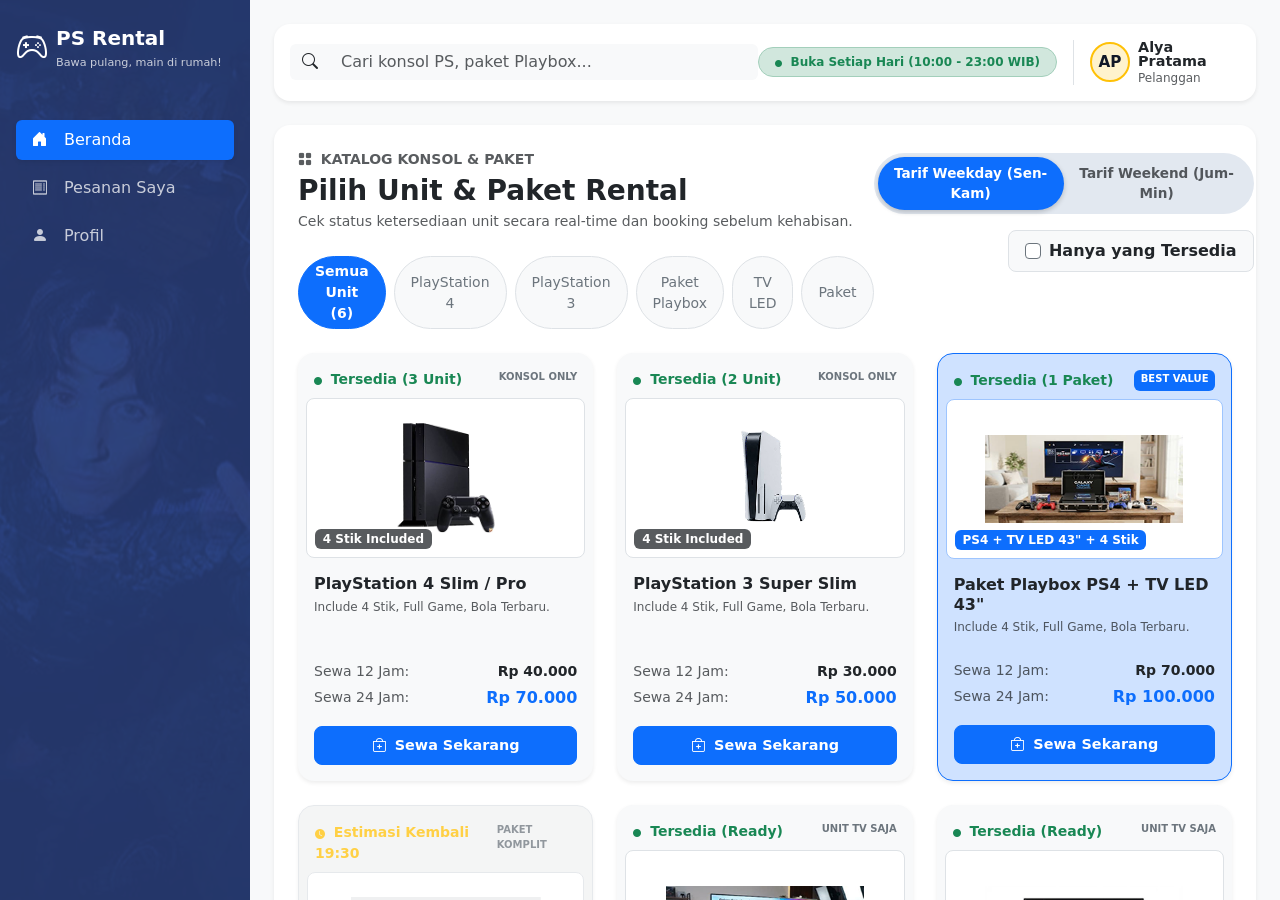
==== commit 48be8573: "revisi 3 beranda" ====
--- a/index.html
+++ b/index.html
@@ -4,124 +4,255 @@
     <meta charset="UTF-8" />
     <meta name="viewport" content="width=device-width, initial-scale=1.0" />
     <title>PS Rental - Beranda Pelanggan</title>
-    <link href="https://cdn.jsdelivr.net/npm/bootstrap@5.3.0/dist/css/bootstrap.min.css" rel="stylesheet" />
-    <link rel="stylesheet" href="https://cdn.jsdelivr.net/npm/bootstrap-icons@1.11.1/font/bootstrap-icons.css" />
-    <link rel="stylesheet" href="assets/css/style.css">
-    
+    <link
+      href="https://cdn.jsdelivr.net/npm/bootstrap@5.3.0/dist/css/bootstrap.min.css"
+      rel="stylesheet"
+    />
+    <link
+      rel="stylesheet"
+      href="https://cdn.jsdelivr.net/npm/bootstrap-icons@1.11.1/font/bootstrap-icons.css"
+    />
+    <link rel="stylesheet" href="assets/css/style.css" />
+
     <style>
-        .kartu-gerak { transition: transform 0.2s ease, box-shadow 0.2s ease; }
-        .kartu-gerak:hover { transform: translateY(-5px); box-shadow: 0 10px 20px rgba(0,0,0,0.15) !important; }
-        
-        .wadah-toggle {
-            background-color: #e2e8f0;
-            position: relative;
-            border-radius: 50px;
-            padding: 4px;
-            display: inline-flex;
-            width: 380px;
+      .kartu-gerak {
+        transition:
+          transform 0.2s ease,
+          box-shadow 0.2s ease;
+      }
+      .kartu-gerak:hover {
+        transform: translateY(-5px);
+        box-shadow: 0 10px 20px rgba(0, 0, 0, 0.15) !important;
+      }
+
+      .wadah-toggle {
+        background-color: #e2e8f0;
+        position: relative;
+        border-radius: 50px;
+        padding: 4px;
+        display: inline-flex;
+        width: 380px;
+      }
+      .slider-biru {
+        position: absolute;
+        top: 4px;
+        left: 4px;
+        height: calc(100% - 8px);
+        width: calc(50% - 4px);
+        background-color: #0d6efd;
+        border-radius: 50px;
+        box-shadow: 0 2px 5px rgba(0, 0, 0, 0.2);
+        transition: transform 0.3s cubic-bezier(0.4, 0, 0.2, 1);
+        z-index: 1;
+      }
+      .tombol-toggle {
+        position: relative;
+        z-index: 2;
+        width: 50%;
+        background: transparent !important;
+        border: none !important;
+        font-size: 0.85rem;
+        padding: 6px 0;
+        transition: color 0.3s ease;
+      }
+      .item-produk {
+        animation: fadeIn 0.4s ease-in-out;
+      }
+      @keyframes fadeIn {
+        from {
+          opacity: 0;
+          transform: translateY(10px);
         }
-        .slider-biru {
-            position: absolute;
-            top: 4px;
-            left: 4px;
-            height: calc(100% - 8px);
-            width: calc(50% - 4px);
-            background-color: #0d6efd;
-            border-radius: 50px;
-            box-shadow: 0 2px 5px rgba(0,0,0,0.2);
-            transition: transform 0.3s cubic-bezier(0.4, 0, 0.2, 1);
-            z-index: 1;
+        to {
+          opacity: 1;
+          transform: translateY(0);
         }
-        .tombol-toggle {
-            position: relative;
-            z-index: 2;
-            width: 50%;
-            background: transparent !important;
-            border: none !important;
-            font-size: 0.85rem;
-            padding: 6px 0;
-            transition: color 0.3s ease;
-        }
+      }
     </style>
   </head>
   <body class="bg-light">
-    <div class="d-flex" style="min-height: 100vh">
-      
-      <!-- Menu Kiri -->
-       <aside id="sidebar" class="sidebar-bg d-flex flex-column p-3 text-white">
-        <a href="dashboard.html" class="d-flex align-items-center mb-5 mt-2 text-white text-decoration-none">
-            <i class="bi bi-controller fs-2 me-2"></i>
-            <div class="lh-sm">
-                <span class="fs-5 fw-bold d-block">PS Rental</span>
-                <small class="opacity-75" style="font-size: 0.7rem;">Admin Panel</small>
-            </div>
+    <div class="d-flex w-100" style="min-height: 100vh; overflow-x: hidden">
+      <aside
+        class="sidebar-bg d-flex flex-column p-3 text-white flex-shrink-0 sticky-top"
+        style="width: 250px; height: 100vh"
+      >
+        <a
+          href="index.html"
+          class="d-flex align-items-center mb-5 mt-2 text-white text-decoration-none"
+        >
+          <i class="bi bi-controller fs-2 me-2"></i>
+          <div class="lh-sm">
+            <span class="fs-5 fw-bold d-block">PS Rental</span>
+            <small class="opacity-75" style="font-size: 0.7rem"
+              >Bawa pulang, main di rumah!</small
+            >
+          </div>
         </a>
         <ul class="nav nav-pills flex-column mb-auto gap-2">
-            <li><a href="#" class="nav-link text-white opacity-75"><i class="bi bi-speedometer2 me-3"></i> Beranda</a>
-            </li>
-            <li><a href="#" class="nav-link active text-white shadow-sm" style="background-color: #2563eb;"><i
-                        class="bi bi-card-list me-3"></i> Penyewaan</a></li>
-            <li><a href="#" class="nav-link text-white opacity-75"><i class="bi bi-box-seam me-3"></i> Unit PS</a></li>
-            <li><a href="#" class="nav-link text-white opacity-75"><i class="bi bi-exclamation-octagon me-3"></i>
-                    Denda</a></li>
-            <li><a href="#" class="nav-link text-white opacity-75"><i class="bi bi-cash-stack me-3"></i> Pengeluaran</a>
-            </li>
-            <li class="mt-4">
-                <a href="../index.html" class="nav-link text-danger bg-white bg-opacity-10 border border-danger">
-                    <i class="bi bi-box-arrow-left me-3"></i> Keluar
-                </a>
-            </li>
+          <li class="nav-item">
+            <a
+              href="index.html"
+              class="nav-link active text-white d-flex align-items-center shadow-sm"
+            >
+              <i class="bi bi-house-door-fill me-3"></i> Beranda
+            </a>
+          </li>
+          <li>
+            <a
+              href="pelanggan/Pesanan.html"
+              class="nav-link text-white opacity-75 d-flex align-items-center"
+            >
+              <i class="bi bi-receipt me-3"></i> Pesanan Saya
+            </a>
+          </li>
+          <li>
+            <a
+              href="#"
+              class="nav-link text-white opacity-75 d-flex align-items-center"
+            >
+              <i class="bi bi-person-fill me-3"></i> Profil
+            </a>
+          </li>
         </ul>
-    </aside>
-      <main class="flex-grow-1 p-4" style="max-height: 100vh; overflow-y: auto;">
-        
+      </aside>
+
+      <main
+        class="flex-grow-1 p-4 ms-0"
+        style="max-height: 100vh; overflow-y: auto; margin-left: 0 !important"
+      >
         <!-- Topbar -->
-        <header class="d-flex justify-content-between align-items-center mb-4 bg-white p-3 rounded-4 shadow-sm border-0">
+        <header
+          class="d-flex justify-content-between align-items-center mb-4 bg-white p-3 rounded-4 shadow-sm border-0"
+        >
           <div class="input-group w-50">
-            <span class="input-group-text bg-light border-0"><i class="bi bi-search"></i></span>
-            <input type="text" class="form-control bg-light border-0" placeholder="Cari konsol PS, paket Playbox..." />
+            <span class="input-group-text bg-light border-0"
+              ><i class="bi bi-search"></i
+            ></span>
+            <input
+              type="text"
+              class="form-control bg-light border-0"
+              placeholder="Cari konsol PS, paket Playbox..."
+            />
           </div>
           <div class="d-flex align-items-center gap-3">
-            <span class="badge bg-success-subtle text-success border border-success-subtle rounded-pill px-3 py-2 font-medium" style="font-size: 0.75rem;">
-              <i class="bi bi-circle-fill text-success me-1" style="font-size: 7px;"></i> Buka Setiap Hari (10:00 - 23:00 WIB)
+            <span
+              class="badge bg-success-subtle text-success border border-success-subtle rounded-pill px-3 py-2 font-medium"
+              style="font-size: 0.75rem"
+            >
+              <i
+                class="bi bi-circle-fill text-success me-1"
+                style="font-size: 7px"
+              ></i>
+              Buka Setiap Hari (10:00 - 23:00 WIB)
             </span>
-            <div class="d-flex align-items-center gap-2">
-              <img src="https://ui-avatars.com/api/?name=Alya+Pratama&background=random" class="rounded-circle" width="35" height="35" />
+            <div class="d-flex align-items-center gap-2 border-start ps-3">
+              <div
+                class="rounded-circle fw-bold d-flex align-items-center justify-content-center"
+                style="
+                  width: 40px;
+                  height: 40px;
+                  flex-shrink: 0;
+                  background-color: #fff3cd;
+                  border: 2px solid #ffc107;
+                  color: #111827;
+                  font-size: 0.95rem;
+                "
+              >
+                AP
+              </div>
               <div class="lh-1">
-                <span class="d-block fw-bold" style="font-size: 0.9rem">Alya Pratama</span>
-                <small class="text-muted" style="font-size: 0.75rem">Pelanggan</small>
+                <span class="d-block fw-bold" style="font-size: 0.9rem"
+                  >Alya Pratama</span
+                >
+                <small class="text-muted" style="font-size: 0.75rem"
+                  >Pelanggan</small
+                >
               </div>
             </div>
           </div>
         </header>
 
-       
         <div class="bg-white p-4 rounded-4 shadow-sm mb-4 border-0">
           <div class="d-flex justify-content-between align-items-start mb-4">
             <div>
-              <small class="text-muted fw-bold d-block mb-1"><i class="bi bi-grid-fill me-1"></i> KATALOG KONSOL & PAKET</small>
+              <small class="text-muted fw-bold d-block mb-1"
+                ><i class="bi bi-grid-fill me-1"></i> KATALOG KONSOL &
+                PAKET</small
+              >
               <h3 class="fw-bold text-dark mb-1">Pilih Unit & Paket Rental</h3>
-              <p class="text-muted small mb-4">Cek status ketersediaan unit secara real-time dan booking sebelum kehabisan.</p>
+              <p class="text-muted small mb-4">
+                Cek status ketersediaan unit secara real-time dan booking
+                sebelum kehabisan.
+              </p>
               <div class="d-flex gap-2">
-                <button class="btn btn-primary btn-sm px-3 rounded-pill fw-semibold tombol-kategori" onclick="ubahKategori(this)">Semua Unit (6)</button>
-                <button class="btn bg-light border text-secondary btn-sm px-3 rounded-pill tombol-kategori" onclick="ubahKategori(this)">PlayStation 4</button>
-                <button class="btn bg-light border text-secondary btn-sm px-3 rounded-pill tombol-kategori" onclick="ubahKategori(this)">PlayStation 3</button>
-                <button class="btn bg-light border text-secondary btn-sm px-3 rounded-pill tombol-kategori" onclick="ubahKategori(this)">Paket Playbox</button>
-                <button class="btn bg-light border text-secondary btn-sm px-3 rounded-pill tombol-kategori" onclick="ubahKategori(this)">TV LED</button>
-                <button class="btn bg-light border text-secondary btn-sm px-3 rounded-pill tombol-kategori" onclick="ubahKategori(this)">Paket</button>
-              </div>
-            </div>
-            
+                <button
+                  class="btn btn-primary btn-sm px-3 rounded-pill fw-semibold tombol-kategori"
+                  onclick="ubahKategori(this, 'semua')"
+                >
+                  Semua Unit (6)
+                </button>
+                <button
+                  class="btn bg-light border text-secondary btn-sm px-3 rounded-pill tombol-kategori"
+                  onclick="ubahKategori(this, 'ps4')"
+                >
+                  PlayStation 4
+                </button>
+                <button
+                  class="btn bg-light border text-secondary btn-sm px-3 rounded-pill tombol-kategori"
+                  onclick="ubahKategori(this, 'ps3')"
+                >
+                  PlayStation 3
+                </button>
+                <button
+                  class="btn bg-light border text-secondary btn-sm px-3 rounded-pill tombol-kategori"
+                  onclick="ubahKategori(this, 'playbox')"
+                >
+                  Paket Playbox
+                </button>
+                <button
+                  class="btn bg-light border text-secondary btn-sm px-3 rounded-pill tombol-kategori"
+                  onclick="ubahKategori(this, 'tv')"
+                >
+                  TV LED
+                </button>
+                <button
+                  class="btn bg-light border text-secondary btn-sm px-3 rounded-pill tombol-kategori"
+                  onclick="ubahKategori(this, 'paket')"
+                >
+                  Paket
+                </button>
+              </div>
+            </div>
+
             <!-- Toggle Tarif & Checkbox -->
             <div class="d-flex flex-column align-items-end gap-3 mt-1">
               <div class="wadah-toggle">
                 <div id="sliderTarif" class="slider-biru"></div>
-                <button id="teksWeekday" class="btn tombol-toggle fw-bold text-white" onclick="geserTarif(false)">Tarif Weekday (Sen-Kam)</button>
-                <button id="teksWeekend" class="btn tombol-toggle fw-semibold text-muted" onclick="geserTarif(true)">Tarif Weekend (Jum-Min)</button>
-              </div>
-
-              <label class="kotak-sedia bg-light border rounded-3 px-3 py-2 d-flex align-items-center" style="cursor: pointer;">
-                <input class="form-check-input me-2 mt-0 border-secondary" type="checkbox" id="cekSedia">
+                <button
+                  id="teksWeekday"
+                  class="btn tombol-toggle fw-bold text-white"
+                  onclick="geserTarif(false)"
+                >
+                  Tarif Weekday (Sen-Kam)
+                </button>
+                <button
+                  id="teksWeekend"
+                  class="btn tombol-toggle fw-semibold text-muted"
+                  onclick="geserTarif(true)"
+                >
+                  Tarif Weekend (Jum-Min)
+                </button>
+              </div>
+
+              <label
+                class="kotak-sedia bg-light border rounded-3 px-3 py-2 d-flex align-items-center"
+                style="cursor: pointer"
+              >
+                <input
+                  class="form-check-input me-2 mt-0 border-secondary"
+                  type="checkbox"
+                  id="cekSedia"
+                />
                 <span class="fw-semibold text-dark">Hanya yang Tersedia</span>
               </label>
             </div>
@@ -129,30 +260,65 @@
 
           <!-- Area Kartu Produk (Bawah) -->
           <div class="row row-cols-1 row-cols-md-2 row-cols-lg-3 g-4">
-            
             <!-- Card 1: PS4 -->
-            <div class="col">
-              <div class="card kartu-gerak h-100 border-0 shadow-sm rounded-4 p-2 bg-light">
+            <div class="col item-produk ps4">
+              <div
+                class="card kartu-gerak h-100 border-0 shadow-sm rounded-4 p-2 bg-light"
+              >
                 <div class="d-flex justify-content-between px-2 pt-2">
-                  <span class="text-success small fw-bold"><i class="bi bi-circle-fill me-1" style="font-size: 8px;"></i> Tersedia (3 Unit)</span>
-                  <span class="text-secondary small fw-bold" style="font-size: 10px;">KONSOL ONLY</span>
-                </div>
-          
-                <div class="bg-white border rounded-3 d-flex justify-content-center align-items-center my-2 position-relative" style="height: 160px">
-                  <span class="badge bg-dark position-absolute bottom-0 start-0 m-2 opacity-75">4 Stik Included</span>
-                  <img src="assets/img/ps4.png" alt="PS4" style="max-height: 110px; object-fit: contain;">
+                  <span class="text-success small fw-bold"
+                    ><i
+                      class="bi bi-circle-fill me-1"
+                      style="font-size: 8px"
+                    ></i>
+                    Tersedia (3 Unit)</span
+                  >
+                  <span
+                    class="text-secondary small fw-bold"
+                    style="font-size: 10px"
+                    >KONSOL ONLY</span
+                  >
+                </div>
+
+                <div
+                  class="bg-white border rounded-3 d-flex justify-content-center align-items-center my-2 position-relative"
+                  style="height: 160px"
+                >
+                  <span
+                    class="badge bg-dark position-absolute bottom-0 start-0 m-2 opacity-75"
+                    >4 Stik Included</span
+                  >
+                  <img
+                    src="assets/img/ps4.png"
+                    alt="PS4"
+                    style="max-height: 110px; object-fit: contain"
+                  />
                 </div>
                 <div class="card-body p-2 d-flex flex-column">
-                  <h6 class="fw-bold text-dark mb-1">PlayStation 4 Slim / Pro</h6>
-                  <p class="text-muted mb-4" style="font-size: 0.75rem;">Include 4 Stik, Full Game, Bola Terbaru.</p>
+                  <h6 class="fw-bold text-dark mb-1">
+                    PlayStation 4 Slim / Pro
+                  </h6>
+                  <p class="text-muted mb-4" style="font-size: 0.75rem">
+                    Include 4 Stik, Full Game, Bola Terbaru.
+                  </p>
                   <div class="mt-auto">
-                    <div class="d-flex justify-content-between align-items-center mb-1">
-                      <span class="text-muted small">Sewa 12 Jam:</span><span class="fw-semibold small">Rp 40.000</span>
-                    </div>
-                    <div class="d-flex justify-content-between align-items-center mb-3">
-                      <span class="text-muted small">Sewa 24 Jam:</span><span class="fw-bold text-primary fs-6">Rp 70.000</span>
-                    </div>
-                    <a href="pelanggan/form-sewa.html" class="btn btn-primary w-100 rounded-3 py-2 fw-semibold" style="font-size: 0.9rem;">
+                    <div
+                      class="d-flex justify-content-between align-items-center mb-1"
+                    >
+                      <span class="text-muted small">Sewa 12 Jam:</span
+                      ><span class="fw-semibold small">Rp 40.000</span>
+                    </div>
+                    <div
+                      class="d-flex justify-content-between align-items-center mb-3"
+                    >
+                      <span class="text-muted small">Sewa 24 Jam:</span
+                      ><span class="fw-bold text-primary fs-6">Rp 70.000</span>
+                    </div>
+                    <a
+                      href="../pelanggan/form_sewa.html"
+                      class="btn btn-primary w-100 rounded-3 py-2 fw-semibold"
+                      style="font-size: 0.9rem"
+                    >
                       <i class="bi bi-bag-plus me-1"></i> Sewa Sekarang
                     </a>
                   </div>
@@ -161,27 +327,63 @@
             </div>
 
             <!-- Card 2: PS3 -->
-            <div class="col">
-              <div class="card kartu-gerak h-100 border-0 shadow-sm rounded-4 p-2 bg-light">
+            <div class="col item-produk ps3">
+              <div
+                class="card kartu-gerak h-100 border-0 shadow-sm rounded-4 p-2 bg-light"
+              >
                 <div class="d-flex justify-content-between px-2 pt-2">
-                  <span class="text-success small fw-bold"><i class="bi bi-circle-fill me-1" style="font-size: 8px;"></i> Tersedia (2 Unit)</span>
-                  <span class="text-secondary small fw-bold" style="font-size: 10px;">KONSOL ONLY</span>
-                </div>
-                <div class="bg-white border rounded-3 d-flex justify-content-center align-items-center my-2 position-relative" style="height: 160px">
-                  <span class="badge bg-dark position-absolute bottom-0 start-0 m-2 opacity-75">4 Stik Included</span>
-                  <img src="assets/img/ps3.png" alt="PS3" style="max-height: 110px; object-fit: contain;">
+                  <span class="text-success small fw-bold"
+                    ><i
+                      class="bi bi-circle-fill me-1"
+                      style="font-size: 8px"
+                    ></i>
+                    Tersedia (2 Unit)</span
+                  >
+                  <span
+                    class="text-secondary small fw-bold"
+                    style="font-size: 10px"
+                    >KONSOL ONLY</span
+                  >
+                </div>
+                <div
+                  class="bg-white border rounded-3 d-flex justify-content-center align-items-center my-2 position-relative"
+                  style="height: 160px"
+                >
+                  <span
+                    class="badge bg-dark position-absolute bottom-0 start-0 m-2 opacity-75"
+                    >4 Stik Included</span
+                  >
+                  <img
+                    src="assets/img/ps3.png"
+                    alt="PS3"
+                    style="max-height: 110px; object-fit: contain"
+                  />
                 </div>
                 <div class="card-body p-2 d-flex flex-column">
-                  <h6 class="fw-bold text-dark mb-1">PlayStation 3 Super Slim</h6>
-                  <p class="text-muted mb-4" style="font-size: 0.75rem;">Include 4 Stik, Full Game, Bola Terbaru.</p>
+                  <h6 class="fw-bold text-dark mb-1">
+                    PlayStation 3 Super Slim
+                  </h6>
+                  <p class="text-muted mb-4" style="font-size: 0.75rem">
+                    Include 4 Stik, Full Game, Bola Terbaru.
+                  </p>
                   <div class="mt-auto">
-                    <div class="d-flex justify-content-between align-items-center mb-1">
-                      <span class="text-muted small">Sewa 12 Jam:</span><span class="fw-semibold small">Rp 30.000</span>
-                    </div>
-                    <div class="d-flex justify-content-between align-items-center mb-3">
-                      <span class="text-muted small">Sewa 24 Jam:</span><span class="fw-bold text-primary fs-6">Rp 50.000</span>
-                    </div>
-                    <a href="pelanggan/form-sewa.html" class="btn btn-primary w-100 rounded-3 py-2 fw-semibold" style="font-size: 0.9rem;">
+                    <div
+                      class="d-flex justify-content-between align-items-center mb-1"
+                    >
+                      <span class="text-muted small">Sewa 12 Jam:</span
+                      ><span class="fw-semibold small">Rp 30.000</span>
+                    </div>
+                    <div
+                      class="d-flex justify-content-between align-items-center mb-3"
+                    >
+                      <span class="text-muted small">Sewa 24 Jam:</span
+                      ><span class="fw-bold text-primary fs-6">Rp 50.000</span>
+                    </div>
+                    <a
+                      href="../pelanggan/form_sewa.html"
+                      class="btn btn-primary w-100 rounded-3 py-2 fw-semibold"
+                      style="font-size: 0.9rem"
+                    >
                       <i class="bi bi-bag-plus me-1"></i> Sewa Sekarang
                     </a>
                   </div>
@@ -189,28 +391,64 @@
               </div>
             </div>
 
-            <!-- Card 3: Paket PS4 + TV  -->
-            <div class="col">
-              <div class="card kartu-gerak h-100 border-primary shadow-sm rounded-4 p-2 bg-primary-subtle bg-opacity-25">
+            <!-- Card 3: Paket PS4 + TV -->
+            <div class="col item-produk playbox paket">
+              <div
+                class="card kartu-gerak h-100 border-primary shadow-sm rounded-4 p-2 bg-primary-subtle bg-opacity-25"
+              >
                 <div class="d-flex justify-content-between px-2 pt-2">
-                  <span class="text-success small fw-bold"><i class="bi bi-circle-fill me-1" style="font-size: 8px;"></i> Tersedia (1 Paket)</span>
-                  <span class="badge bg-primary text-white" style="font-size: 10px;">BEST VALUE</span>
-                </div>
-                <div class="bg-white border border-primary-subtle rounded-3 d-flex justify-content-center align-items-center my-2 position-relative" style="height: 160px">
-                  <span class="badge bg-primary position-absolute bottom-0 start-0 m-2">PS4 + TV LED 43" + 4 Stik</span>
-                  <img src="assets/img/paket-ps4.png" alt="Paket PS4" style="max-height: 110px; object-fit: contain;">
+                  <span class="text-success small fw-bold"
+                    ><i
+                      class="bi bi-circle-fill me-1"
+                      style="font-size: 8px"
+                    ></i>
+                    Tersedia (1 Paket)</span
+                  >
+                  <span
+                    class="badge bg-primary text-white"
+                    style="font-size: 10px"
+                    >BEST VALUE</span
+                  >
+                </div>
+                <div
+                  class="bg-white border border-primary-subtle rounded-3 d-flex justify-content-center align-items-center my-2 position-relative"
+                  style="height: 160px"
+                >
+                  <span
+                    class="badge bg-primary position-absolute bottom-0 start-0 m-2"
+                    >PS4 + TV LED 43" + 4 Stik</span
+                  >
+                  <img
+                    src="assets/img/paket-ps4.png"
+                    alt="Paket PS4"
+                    style="max-height: 110px; object-fit: contain"
+                  />
                 </div>
                 <div class="card-body p-2 d-flex flex-column">
-                  <h6 class="fw-bold text-dark mb-1">Paket Playbox PS4 + TV LED 43"</h6>
-                  <p class="text-muted mb-4" style="font-size: 0.75rem;">Include 4 Stik, Full Game, Bola Terbaru.</p>
+                  <h6 class="fw-bold text-dark mb-1">
+                    Paket Playbox PS4 + TV LED 43"
+                  </h6>
+                  <p class="text-muted mb-4" style="font-size: 0.75rem">
+                    Include 4 Stik, Full Game, Bola Terbaru.
+                  </p>
                   <div class="mt-auto">
-                    <div class="d-flex justify-content-between align-items-center mb-1">
-                      <span class="text-muted small">Sewa 12 Jam:</span><span class="fw-semibold small">Rp 70.000</span>
-                    </div>
-                    <div class="d-flex justify-content-between align-items-center mb-3">
-                      <span class="text-muted small">Sewa 24 Jam:</span><span class="fw-bold text-primary fs-6">Rp 100.000</span>
-                    </div>
-                    <a href="pelanggan/form-sewa.html" class="btn btn-primary w-100 rounded-3 py-2 fw-semibold" style="font-size: 0.9rem;">
+                    <div
+                      class="d-flex justify-content-between align-items-center mb-1"
+                    >
+                      <span class="text-muted small">Sewa 12 Jam:</span
+                      ><span class="fw-semibold small">Rp 70.000</span>
+                    </div>
+                    <div
+                      class="d-flex justify-content-between align-items-center mb-3"
+                    >
+                      <span class="text-muted small">Sewa 24 Jam:</span
+                      ><span class="fw-bold text-primary fs-6">Rp 100.000</span>
+                    </div>
+                    <a
+                      href="../pelanggan/form_sewa.html"
+                      class="btn btn-primary w-100 rounded-3 py-2 fw-semibold"
+                      style="font-size: 0.9rem"
+                    >
                       <i class="bi bi-bag-plus me-1"></i> Sewa Sekarang
                     </a>
                   </div>
@@ -218,30 +456,65 @@
               </div>
             </div>
 
-            <!-- Card 4: Paket PS3 + TV (Sedang Digunakan) -->
-            <div class="col">
-
-              <div class="card h-100 border shadow-sm rounded-4 p-2 bg-secondary bg-opacity-10 opacity-75">
+            <!-- Card 4: Paket PS3 + TV -->
+            <div class="col item-produk playbox paket">
+              <div
+                class="card h-100 border shadow-sm rounded-4 p-2 bg-secondary bg-opacity-10 opacity-75"
+              >
                 <div class="d-flex justify-content-between px-2 pt-2">
-                  <span class="text-warning small fw-bold"><i class="bi bi-clock-fill me-1" style="font-size: 10px;"></i> Estimasi Kembali 19:30</span>
-                  <span class="text-secondary small fw-bold" style="font-size: 10px;">PAKET KOMPLIT</span>
-                </div>
-                <div class="bg-white border rounded-3 d-flex justify-content-center align-items-center my-2 position-relative" style="height: 160px">
-                  <span class="badge bg-dark position-absolute z-3">Sedang Digunakan</span>
-                  <img src="assets/img/paket-ps3.png" alt="Paket PS3" style="max-height: 110px; object-fit: contain; opacity: 0.4;">
+                  <span class="text-warning small fw-bold"
+                    ><i
+                      class="bi bi-clock-fill me-1"
+                      style="font-size: 10px"
+                    ></i>
+                    Estimasi Kembali 19:30</span
+                  >
+                  <span
+                    class="text-secondary small fw-bold"
+                    style="font-size: 10px"
+                    >PAKET KOMPLIT</span
+                  >
+                </div>
+                <div
+                  class="bg-white border rounded-3 d-flex justify-content-center align-items-center my-2 position-relative"
+                  style="height: 160px"
+                >
+                  <span class="badge bg-dark position-absolute z-3"
+                    >Sedang Digunakan</span
+                  >
+                  <img
+                    src="assets/img/paket-ps3.png"
+                    alt="Paket PS3"
+                    style="max-height: 110px; object-fit: contain; opacity: 0.4"
+                  />
                 </div>
                 <div class="card-body p-2 d-flex flex-column">
-                  <h6 class="fw-bold text-dark mb-1">Paket Playbox PS3 + TV LED</h6>
-                  <p class="text-muted mb-4" style="font-size: 0.75rem;">Include 4 Stik, Full Game, Bola Terbaru, Siap Antar.</p>
+                  <h6 class="fw-bold text-dark mb-1">
+                    Paket Playbox PS3 + TV LED
+                  </h6>
+                  <p class="text-muted mb-4" style="font-size: 0.75rem">
+                    Include 4 Stik, Full Game, Bola Terbaru, Siap Antar.
+                  </p>
                   <div class="mt-auto">
-                    <div class="d-flex justify-content-between align-items-center mb-1">
-                      <span class="text-muted small">Sewa 12 Jam:</span><span class="fw-semibold small">Rp 50.000</span>
-                    </div>
-                    <div class="d-flex justify-content-between align-items-center mb-3">
-                      <span class="text-muted small">Sewa 24 Jam:</span><span class="fw-bold text-dark fs-6">Rp 70.000</span>
-                    </div>
-                    <button class="btn btn-outline-secondary w-100 rounded-3 py-2 fw-semibold" style="font-size: 0.9rem;" disabled>
-                      <i class="bi bi-clock-history me-1"></i> Antre / Booking Nanti
+                    <div
+                      class="d-flex justify-content-between align-items-center mb-1"
+                    >
+                      <span class="text-muted small">Sewa 12 Jam:</span
+                      ><span class="fw-semibold small">Rp 50.000</span>
+                    </div>
+                    <div
+                      class="d-flex justify-content-between align-items-center mb-3"
+                    >
+                      <span class="text-muted small">Sewa 24 Jam:</span
+                      ><span class="fw-bold text-dark fs-6">Rp 70.000</span>
+                    </div>
+                    <button
+                      class="btn btn-outline-secondary w-100 rounded-3 py-2 fw-semibold"
+                      style="font-size: 0.9rem"
+                      disabled
+                    >
+                      <i class="bi bi-clock-history me-1"></i> Antre / Booking
+                      Nanti
                     </button>
                   </div>
                 </div>
@@ -249,27 +522,61 @@
             </div>
 
             <!-- Card 5: TV LED 43 Inch -->
-            <div class="col">
-              <div class="card kartu-gerak h-100 border-0 shadow-sm rounded-4 p-2 bg-light">
+            <div class="col item-produk tv">
+              <div
+                class="card kartu-gerak h-100 border-0 shadow-sm rounded-4 p-2 bg-light"
+              >
                 <div class="d-flex justify-content-between px-2 pt-2">
-                  <span class="text-success small fw-bold"><i class="bi bi-circle-fill me-1" style="font-size: 8px;"></i> Tersedia (Ready)</span>
-                  <span class="text-secondary small fw-bold" style="font-size: 10px;">UNIT TV SAJA</span>
-                </div>
-                <div class="bg-white border rounded-3 d-flex justify-content-center align-items-center my-2 position-relative" style="height: 160px">
-                  <span class="badge bg-dark position-absolute bottom-0 start-0 m-2 opacity-75">Full HD 1080p</span>
-                  <img src="assets/img/tv-43.png" alt="TV 43 Inch" style="max-height: 110px; object-fit: contain;">
+                  <span class="text-success small fw-bold"
+                    ><i
+                      class="bi bi-circle-fill me-1"
+                      style="font-size: 8px"
+                    ></i>
+                    Tersedia (Ready)</span
+                  >
+                  <span
+                    class="text-secondary small fw-bold"
+                    style="font-size: 10px"
+                    >UNIT TV SAJA</span
+                  >
+                </div>
+                <div
+                  class="bg-white border rounded-3 d-flex justify-content-center align-items-center my-2 position-relative"
+                  style="height: 160px"
+                >
+                  <span
+                    class="badge bg-dark position-absolute bottom-0 start-0 m-2 opacity-75"
+                    >Full HD 1080p</span
+                  >
+                  <img
+                    src="assets/img/tv-43.png"
+                    alt="TV 43 Inch"
+                    style="max-height: 110px; object-fit: contain"
+                  />
                 </div>
                 <div class="card-body p-2 d-flex flex-column">
                   <h6 class="fw-bold text-dark mb-1">Smart TV LED 43 Inch</h6>
-                  <p class="text-muted mb-4" style="font-size: 0.75rem;">Layar Lebar, Gambar Tajam, HDMI Ready & Port USB.</p>
+                  <p class="text-muted mb-4" style="font-size: 0.75rem">
+                    Layar Lebar, Gambar Tajam, HDMI Ready & Port USB.
+                  </p>
                   <div class="mt-auto">
-                    <div class="d-flex justify-content-between align-items-center mb-1">
-                      <span class="text-muted small">Sewa 12 Jam:</span><span class="fw-semibold small">Rp 30.000</span>
-                    </div>
-                    <div class="d-flex justify-content-between align-items-center mb-3">
-                      <span class="text-muted small">Sewa 24 Jam:</span><span class="fw-bold text-primary fs-6">Rp 40.000</span>
-                    </div>
-                    <a href="pelanggan/form-sewa.html" class="btn btn-primary w-100 rounded-3 py-2 fw-semibold" style="font-size: 0.9rem;">
+                    <div
+                      class="d-flex justify-content-between align-items-center mb-1"
+                    >
+                      <span class="text-muted small">Sewa 12 Jam:</span
+                      ><span class="fw-semibold small">Rp 30.000</span>
+                    </div>
+                    <div
+                      class="d-flex justify-content-between align-items-center mb-3"
+                    >
+                      <span class="text-muted small">Sewa 24 Jam:</span
+                      ><span class="fw-bold text-primary fs-6">Rp 40.000</span>
+                    </div>
+                    <a
+                      href="../pelanggan/form_sewa.html"
+                      class="btn btn-primary w-100 rounded-3 py-2 fw-semibold"
+                      style="font-size: 0.9rem"
+                    >
                       <i class="bi bi-bag-plus me-1"></i> Sewa Sekarang
                     </a>
                   </div>
@@ -278,71 +585,116 @@
             </div>
 
             <!-- Card 6: TV LED 32 Inch -->
-            <div class="col">
-              <div class="card kartu-gerak h-100 border-0 shadow-sm rounded-4 p-2 bg-light">
+            <div class="col item-produk tv">
+              <div
+                class="card kartu-gerak h-100 border-0 shadow-sm rounded-4 p-2 bg-light"
+              >
                 <div class="d-flex justify-content-between px-2 pt-2">
-                  <span class="text-success small fw-bold"><i class="bi bi-circle-fill me-1" style="font-size: 8px;"></i> Tersedia (Ready)</span>
-                  <span class="text-secondary small fw-bold" style="font-size: 10px;">UNIT TV SAJA</span>
-                </div>
-                <div class="bg-white border rounded-3 d-flex justify-content-center align-items-center my-2 position-relative" style="height: 160px">
-                  <span class="badge bg-dark position-absolute bottom-0 start-0 m-2 opacity-75">HD Resolution</span>
-                  <img src="assets/img/tv-32.png" alt="TV 32 Inch" style="max-height: 110px; object-fit: contain;">
+                  <span class="text-success small fw-bold"
+                    ><i
+                      class="bi bi-circle-fill me-1"
+                      style="font-size: 8px"
+                    ></i>
+                    Tersedia (Ready)</span
+                  >
+                  <span
+                    class="text-secondary small fw-bold"
+                    style="font-size: 10px"
+                    >UNIT TV SAJA</span
+                  >
+                </div>
+                <div
+                  class="bg-white border rounded-3 d-flex justify-content-center align-items-center my-2 position-relative"
+                  style="height: 160px"
+                >
+                  <span
+                    class="badge bg-dark position-absolute bottom-0 start-0 m-2 opacity-75"
+                    >HD Resolution</span
+                  >
+                  <img
+                    src="assets/img/tv-32.png"
+                    alt="TV 32 Inch"
+                    style="max-height: 110px; object-fit: contain"
+                  />
                 </div>
                 <div class="card-body p-2 d-flex flex-column">
                   <h6 class="fw-bold text-dark mb-1">TV LED 32 / 40 Inch HD</h6>
-                  <p class="text-muted mb-4" style="font-size: 0.75rem;">Cocok untuk kamar sempit. Ringan Dibawa & Hemat Daya.</p>
+                  <p class="text-muted mb-4" style="font-size: 0.75rem">
+                    Cocok untuk kamar sempit. Ringan Dibawa & Hemat Daya.
+                  </p>
                   <div class="mt-auto">
-                    <div class="d-flex justify-content-between align-items-center mb-1">
-                      <span class="text-muted small">Sewa 12 Jam:</span><span class="fw-semibold small">Rp 20.000</span>
-                    </div>
-                    <div class="d-flex justify-content-between align-items-center mb-3">
-                      <span class="text-muted small">Sewa 24 Jam:</span><span class="fw-bold text-primary fs-6">Rp 30.000</span>
-                    </div>
-                    <a href="pelanggan/form-sewa.html" class="btn btn-primary w-100 rounded-3 py-2 fw-semibold" style="font-size: 0.9rem;">
+                    <div
+                      class="d-flex justify-content-between align-items-center mb-1"
+                    >
+                      <span class="text-muted small">Sewa 12 Jam:</span
+                      ><span class="fw-semibold small">Rp 20.000</span>
+                    </div>
+                    <div
+                      class="d-flex justify-content-between align-items-center mb-3"
+                    >
+                      <span class="text-muted small">Sewa 24 Jam:</span
+                      ><span class="fw-bold text-primary fs-6">Rp 30.000</span>
+                    </div>
+                    <a
+                      href="../pelanggan/form_sewa.html"
+                      class="btn btn-primary w-100 rounded-3 py-2 fw-semibold"
+                      style="font-size: 0.9rem"
+                    >
                       <i class="bi bi-bag-plus me-1"></i> Sewa Sekarang
                     </a>
                   </div>
                 </div>
               </div>
             </div>
-
-          </div> <!-- Akhir Area Kartu -->
-          
-        </div> <!-- AKHIR KOTAK PUTIH UTAMA -->
-        
+          </div>
+        </div>
       </main>
     </div>
-    
+
     <!-- Script JS -->
     <script src="https://cdn.jsdelivr.net/npm/bootstrap@5.3.0/dist/js/bootstrap.bundle.min.js"></script>
     <script>
-      function ubahKategori(tombolAktif) {
-        let semuaTombol = document.querySelectorAll('.tombol-kategori');
-        semuaTombol.forEach(btn => {
-          btn.className = "btn bg-light border text-secondary btn-sm px-3 rounded-pill tombol-kategori";
+      function ubahKategori(tombolAktif, kategori) {
+        let semuaTombol = document.querySelectorAll(".tombol-kategori");
+        semuaTombol.forEach((btn) => {
+          btn.className =
+            "btn bg-light border text-secondary btn-sm px-3 rounded-pill tombol-kategori";
         });
-        tombolAktif.className = "btn btn-primary btn-sm px-3 rounded-pill fw-semibold tombol-kategori";
+        tombolAktif.className =
+          "btn btn-primary btn-sm px-3 rounded-pill fw-semibold tombol-kategori";
+        let semuaKartu = document.querySelectorAll(".item-produk");
+        semuaKartu.forEach((kartu) => {
+          if (kategori === "semua") {
+            kartu.style.display = "block";
+          } else {
+            if (kartu.classList.contains(kategori)) {
+              kartu.style.display = "block";
+            } else {
+              kartu.style.display = "none";
+            }
+          }
+        });
       }
 
       function geserTarif(keWeekend) {
-        const slider = document.getElementById('sliderTarif');
-        const teksWeekday = document.getElementById('teksWeekday');
-        const teksWeekend = document.getElementById('teksWeekend');
+        const slider = document.getElementById("sliderTarif");
+        const teksWeekday = document.getElementById("teksWeekday");
+        const teksWeekend = document.getElementById("teksWeekend");
 
         if (keWeekend) {
-          slider.style.transform = 'translateX(100%)';
-          teksWeekend.classList.remove('text-muted', 'fw-semibold');
-          teksWeekend.classList.add('text-white', 'fw-bold');
-          teksWeekday.classList.remove('text-white', 'fw-bold');
-          teksWeekday.classList.add('text-muted', 'fw-semibold');
+          slider.style.transform = "translateX(100%)";
+          teksWeekend.classList.remove("text-muted", "fw-semibold");
+          teksWeekend.classList.add("text-white", "fw-bold");
+          teksWeekday.classList.remove("text-white", "fw-bold");
+          teksWeekday.classList.add("text-muted", "fw-semibold");
         } else {
-          slider.style.transform = 'translateX(0)';
-          teksWeekday.classList.remove('text-muted', 'fw-semibold');
-          teksWeekday.classList.add('text-white', 'fw-bold');
-          teksWeekend.classList.remove('text-white', 'fw-bold');
-          teksWeekend.classList.add('text-muted', 'fw-semibold');
+          slider.style.transform = "translateX(0)";
+          teksWeekday.classList.remove("text-muted", "fw-semibold");
+          teksWeekday.classList.add("text-white", "fw-bold");
+          teksWeekend.classList.remove("text-white", "fw-bold");
+          teksWeekend.classList.add("text-muted", "fw-semibold");
         }
       }
     </script>
   </body>
-</html>+</html>
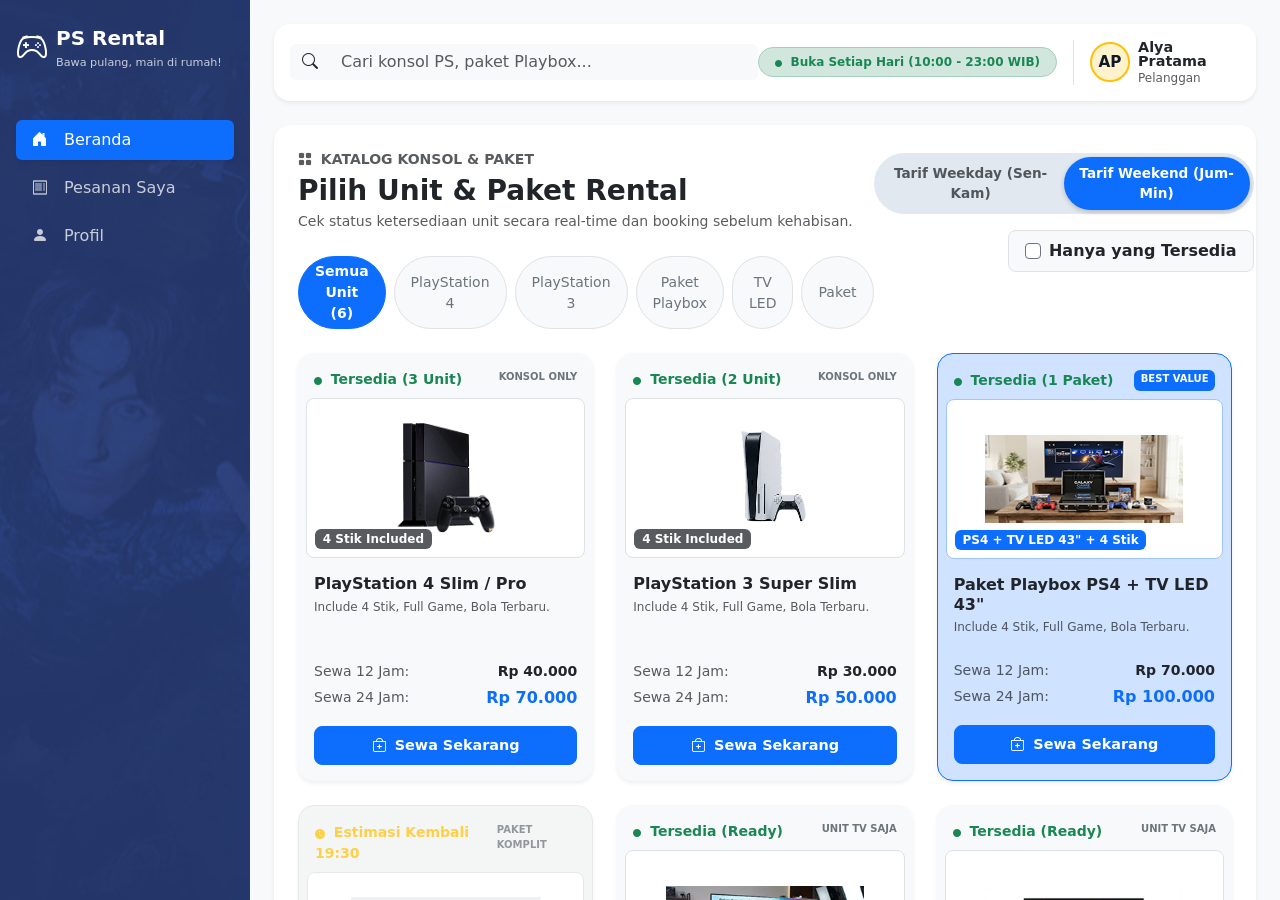
==== commit 5b79efb2: "feat: add payment feature and improve rental system - add pembayaran.html and Pembayaran.js - fix fo" ====
--- a/index.html
+++ b/index.html
@@ -1,700 +1,475 @@
 <!doctype html>
 <html lang="id">
-  <head>
-    <meta charset="UTF-8" />
-    <meta name="viewport" content="width=device-width, initial-scale=1.0" />
-    <title>PS Rental - Beranda Pelanggan</title>
-    <link
-      href="https://cdn.jsdelivr.net/npm/bootstrap@5.3.0/dist/css/bootstrap.min.css"
-      rel="stylesheet"
-    />
-    <link
-      rel="stylesheet"
-      href="https://cdn.jsdelivr.net/npm/bootstrap-icons@1.11.1/font/bootstrap-icons.css"
-    />
-    <link rel="stylesheet" href="assets/css/style.css" />
-
-    <style>
-      .kartu-gerak {
-        transition:
-          transform 0.2s ease,
-          box-shadow 0.2s ease;
+
+<head>
+  <meta charset="UTF-8" />
+  <meta name="viewport" content="width=device-width, initial-scale=1.0" />
+  <title>PS Rental - Beranda Pelanggan</title>
+  <link href="https://cdn.jsdelivr.net/npm/bootstrap@5.3.0/dist/css/bootstrap.min.css" rel="stylesheet" />
+  <link rel="stylesheet" href="https://cdn.jsdelivr.net/npm/bootstrap-icons@1.11.1/font/bootstrap-icons.css" />
+  <link rel="stylesheet" href="assets/css/style.css" />
+
+  <style>
+    .kartu-gerak {
+      transition:
+        transform 0.2s ease,
+        box-shadow 0.2s ease;
+    }
+
+    .kartu-gerak:hover {
+      transform: translateY(-5px);
+      box-shadow: 0 10px 20px rgba(0, 0, 0, 0.15) !important;
+    }
+
+    .wadah-toggle {
+      background-color: #e2e8f0;
+      position: relative;
+      border-radius: 50px;
+      padding: 4px;
+      display: inline-flex;
+      width: 380px;
+    }
+
+    .slider-biru {
+      position: absolute;
+      top: 4px;
+      left: 4px;
+      height: calc(100% - 8px);
+      width: calc(50% - 4px);
+      background-color: #0d6efd;
+      border-radius: 50px;
+      box-shadow: 0 2px 5px rgba(0, 0, 0, 0.2);
+      transition: transform 0.3s cubic-bezier(0.4, 0, 0.2, 1);
+      z-index: 1;
+    }
+
+    .tombol-toggle {
+      position: relative;
+      z-index: 2;
+      width: 50%;
+      background: transparent !important;
+      border: none !important;
+      font-size: 0.85rem;
+      padding: 6px 0;
+      transition: color 0.3s ease;
+    }
+
+    .item-produk {
+      animation: fadeIn 0.4s ease-in-out;
+    }
+
+    @keyframes fadeIn {
+      from {
+        opacity: 0;
+        transform: translateY(10px);
       }
-      .kartu-gerak:hover {
-        transform: translateY(-5px);
-        box-shadow: 0 10px 20px rgba(0, 0, 0, 0.15) !important;
+
+      to {
+        opacity: 1;
+        transform: translateY(0);
       }
-
-      .wadah-toggle {
-        background-color: #e2e8f0;
-        position: relative;
-        border-radius: 50px;
-        padding: 4px;
-        display: inline-flex;
-        width: 380px;
-      }
-      .slider-biru {
-        position: absolute;
-        top: 4px;
-        left: 4px;
-        height: calc(100% - 8px);
-        width: calc(50% - 4px);
-        background-color: #0d6efd;
-        border-radius: 50px;
-        box-shadow: 0 2px 5px rgba(0, 0, 0, 0.2);
-        transition: transform 0.3s cubic-bezier(0.4, 0, 0.2, 1);
-        z-index: 1;
-      }
-      .tombol-toggle {
-        position: relative;
-        z-index: 2;
-        width: 50%;
-        background: transparent !important;
-        border: none !important;
-        font-size: 0.85rem;
-        padding: 6px 0;
-        transition: color 0.3s ease;
-      }
-      .item-produk {
-        animation: fadeIn 0.4s ease-in-out;
-      }
-      @keyframes fadeIn {
-        from {
-          opacity: 0;
-          transform: translateY(10px);
-        }
-        to {
-          opacity: 1;
-          transform: translateY(0);
-        }
-      }
-    </style>
-  </head>
-  <body class="bg-light">
-    <div class="d-flex w-100" style="min-height: 100vh; overflow-x: hidden">
-      <aside
-        class="sidebar-bg d-flex flex-column p-3 text-white flex-shrink-0 sticky-top"
-        style="width: 250px; height: 100vh"
-      >
-        <a
-          href="index.html"
-          class="d-flex align-items-center mb-5 mt-2 text-white text-decoration-none"
-        >
-          <i class="bi bi-controller fs-2 me-2"></i>
-          <div class="lh-sm">
-            <span class="fs-5 fw-bold d-block">PS Rental</span>
-            <small class="opacity-75" style="font-size: 0.7rem"
-              >Bawa pulang, main di rumah!</small
-            >
-          </div>
-        </a>
-        <ul class="nav nav-pills flex-column mb-auto gap-2">
-          <li class="nav-item">
-            <a
-              href="index.html"
-              class="nav-link active text-white d-flex align-items-center shadow-sm"
-            >
-              <i class="bi bi-house-door-fill me-3"></i> Beranda
-            </a>
-          </li>
-          <li>
-            <a
-              href="pelanggan/Pesanan.html"
-              class="nav-link text-white opacity-75 d-flex align-items-center"
-            >
-              <i class="bi bi-receipt me-3"></i> Pesanan Saya
-            </a>
-          </li>
-          <li>
-            <a
-              href="#"
-              class="nav-link text-white opacity-75 d-flex align-items-center"
-            >
-              <i class="bi bi-person-fill me-3"></i> Profil
-            </a>
-          </li>
-        </ul>
-      </aside>
-
-      <main
-        class="flex-grow-1 p-4 ms-0"
-        style="max-height: 100vh; overflow-y: auto; margin-left: 0 !important"
-      >
-        <!-- Topbar -->
-        <header
-          class="d-flex justify-content-between align-items-center mb-4 bg-white p-3 rounded-4 shadow-sm border-0"
-        >
-          <div class="input-group w-50">
-            <span class="input-group-text bg-light border-0"
-              ><i class="bi bi-search"></i
-            ></span>
-            <input
-              type="text"
-              class="form-control bg-light border-0"
-              placeholder="Cari konsol PS, paket Playbox..."
-            />
-          </div>
-          <div class="d-flex align-items-center gap-3">
-            <span
-              class="badge bg-success-subtle text-success border border-success-subtle rounded-pill px-3 py-2 font-medium"
-              style="font-size: 0.75rem"
-            >
-              <i
-                class="bi bi-circle-fill text-success me-1"
-                style="font-size: 7px"
-              ></i>
-              Buka Setiap Hari (10:00 - 23:00 WIB)
-            </span>
-            <div class="d-flex align-items-center gap-2 border-start ps-3">
-              <div
-                class="rounded-circle fw-bold d-flex align-items-center justify-content-center"
-                style="
-                  width: 40px;
-                  height: 40px;
-                  flex-shrink: 0;
-                  background-color: #fff3cd;
-                  border: 2px solid #ffc107;
-                  color: #111827;
-                  font-size: 0.95rem;
-                "
-              >
-                AP
-              </div>
-              <div class="lh-1">
-                <span class="d-block fw-bold" style="font-size: 0.9rem"
-                  >Alya Pratama</span
-                >
-                <small class="text-muted" style="font-size: 0.75rem"
-                  >Pelanggan</small
-                >
-              </div>
-            </div>
-          </div>
-        </header>
-
-        <div class="bg-white p-4 rounded-4 shadow-sm mb-4 border-0">
-          <div class="d-flex justify-content-between align-items-start mb-4">
-            <div>
-              <small class="text-muted fw-bold d-block mb-1"
-                ><i class="bi bi-grid-fill me-1"></i> KATALOG KONSOL &
-                PAKET</small
-              >
-              <h3 class="fw-bold text-dark mb-1">Pilih Unit & Paket Rental</h3>
-              <p class="text-muted small mb-4">
-                Cek status ketersediaan unit secara real-time dan booking
-                sebelum kehabisan.
-              </p>
-              <div class="d-flex gap-2">
-                <button
-                  class="btn btn-primary btn-sm px-3 rounded-pill fw-semibold tombol-kategori"
-                  onclick="ubahKategori(this, 'semua')"
-                >
-                  Semua Unit (6)
-                </button>
-                <button
-                  class="btn bg-light border text-secondary btn-sm px-3 rounded-pill tombol-kategori"
-                  onclick="ubahKategori(this, 'ps4')"
-                >
-                  PlayStation 4
-                </button>
-                <button
-                  class="btn bg-light border text-secondary btn-sm px-3 rounded-pill tombol-kategori"
-                  onclick="ubahKategori(this, 'ps3')"
-                >
-                  PlayStation 3
-                </button>
-                <button
-                  class="btn bg-light border text-secondary btn-sm px-3 rounded-pill tombol-kategori"
-                  onclick="ubahKategori(this, 'playbox')"
-                >
-                  Paket Playbox
-                </button>
-                <button
-                  class="btn bg-light border text-secondary btn-sm px-3 rounded-pill tombol-kategori"
-                  onclick="ubahKategori(this, 'tv')"
-                >
-                  TV LED
-                </button>
-                <button
-                  class="btn bg-light border text-secondary btn-sm px-3 rounded-pill tombol-kategori"
-                  onclick="ubahKategori(this, 'paket')"
-                >
-                  Paket
-                </button>
-              </div>
-            </div>
-
-            <!-- Toggle Tarif & Checkbox -->
-            <div class="d-flex flex-column align-items-end gap-3 mt-1">
-              <div class="wadah-toggle">
-                <div id="sliderTarif" class="slider-biru"></div>
-                <button
-                  id="teksWeekday"
-                  class="btn tombol-toggle fw-bold text-white"
-                  onclick="geserTarif(false)"
-                >
-                  Tarif Weekday (Sen-Kam)
-                </button>
-                <button
-                  id="teksWeekend"
-                  class="btn tombol-toggle fw-semibold text-muted"
-                  onclick="geserTarif(true)"
-                >
-                  Tarif Weekend (Jum-Min)
-                </button>
-              </div>
-
-              <label
-                class="kotak-sedia bg-light border rounded-3 px-3 py-2 d-flex align-items-center"
-                style="cursor: pointer"
-              >
-                <input
-                  class="form-check-input me-2 mt-0 border-secondary"
-                  type="checkbox"
-                  id="cekSedia"
-                />
-                <span class="fw-semibold text-dark">Hanya yang Tersedia</span>
-              </label>
-            </div>
-          </div>
-
-          <!-- Area Kartu Produk (Bawah) -->
-          <div class="row row-cols-1 row-cols-md-2 row-cols-lg-3 g-4">
-            <!-- Card 1: PS4 -->
-            <div class="col item-produk ps4">
-              <div
-                class="card kartu-gerak h-100 border-0 shadow-sm rounded-4 p-2 bg-light"
-              >
-                <div class="d-flex justify-content-between px-2 pt-2">
-                  <span class="text-success small fw-bold"
-                    ><i
-                      class="bi bi-circle-fill me-1"
-                      style="font-size: 8px"
-                    ></i>
-                    Tersedia (3 Unit)</span
-                  >
-                  <span
-                    class="text-secondary small fw-bold"
-                    style="font-size: 10px"
-                    >KONSOL ONLY</span
-                  >
-                </div>
-
-                <div
-                  class="bg-white border rounded-3 d-flex justify-content-center align-items-center my-2 position-relative"
-                  style="height: 160px"
-                >
-                  <span
-                    class="badge bg-dark position-absolute bottom-0 start-0 m-2 opacity-75"
-                    >4 Stik Included</span
-                  >
-                  <img
-                    src="assets/img/ps4.png"
-                    alt="PS4"
-                    style="max-height: 110px; object-fit: contain"
-                  />
-                </div>
-                <div class="card-body p-2 d-flex flex-column">
-                  <h6 class="fw-bold text-dark mb-1">
-                    PlayStation 4 Slim / Pro
-                  </h6>
-                  <p class="text-muted mb-4" style="font-size: 0.75rem">
-                    Include 4 Stik, Full Game, Bola Terbaru.
-                  </p>
-                  <div class="mt-auto">
-                    <div
-                      class="d-flex justify-content-between align-items-center mb-1"
-                    >
-                      <span class="text-muted small">Sewa 12 Jam:</span
-                      ><span class="fw-semibold small">Rp 40.000</span>
-                    </div>
-                    <div
-                      class="d-flex justify-content-between align-items-center mb-3"
-                    >
-                      <span class="text-muted small">Sewa 24 Jam:</span
-                      ><span class="fw-bold text-primary fs-6">Rp 70.000</span>
-                    </div>
-                    <a
-                      href="../pelanggan/form_sewa.html"
-                      class="btn btn-primary w-100 rounded-3 py-2 fw-semibold"
-                      style="font-size: 0.9rem"
-                    >
-                      <i class="bi bi-bag-plus me-1"></i> Sewa Sekarang
-                    </a>
-                  </div>
-                </div>
-              </div>
-            </div>
-
-            <!-- Card 2: PS3 -->
-            <div class="col item-produk ps3">
-              <div
-                class="card kartu-gerak h-100 border-0 shadow-sm rounded-4 p-2 bg-light"
-              >
-                <div class="d-flex justify-content-between px-2 pt-2">
-                  <span class="text-success small fw-bold"
-                    ><i
-                      class="bi bi-circle-fill me-1"
-                      style="font-size: 8px"
-                    ></i>
-                    Tersedia (2 Unit)</span
-                  >
-                  <span
-                    class="text-secondary small fw-bold"
-                    style="font-size: 10px"
-                    >KONSOL ONLY</span
-                  >
-                </div>
-                <div
-                  class="bg-white border rounded-3 d-flex justify-content-center align-items-center my-2 position-relative"
-                  style="height: 160px"
-                >
-                  <span
-                    class="badge bg-dark position-absolute bottom-0 start-0 m-2 opacity-75"
-                    >4 Stik Included</span
-                  >
-                  <img
-                    src="assets/img/ps3.png"
-                    alt="PS3"
-                    style="max-height: 110px; object-fit: contain"
-                  />
-                </div>
-                <div class="card-body p-2 d-flex flex-column">
-                  <h6 class="fw-bold text-dark mb-1">
-                    PlayStation 3 Super Slim
-                  </h6>
-                  <p class="text-muted mb-4" style="font-size: 0.75rem">
-                    Include 4 Stik, Full Game, Bola Terbaru.
-                  </p>
-                  <div class="mt-auto">
-                    <div
-                      class="d-flex justify-content-between align-items-center mb-1"
-                    >
-                      <span class="text-muted small">Sewa 12 Jam:</span
-                      ><span class="fw-semibold small">Rp 30.000</span>
-                    </div>
-                    <div
-                      class="d-flex justify-content-between align-items-center mb-3"
-                    >
-                      <span class="text-muted small">Sewa 24 Jam:</span
-                      ><span class="fw-bold text-primary fs-6">Rp 50.000</span>
-                    </div>
-                    <a
-                      href="../pelanggan/form_sewa.html"
-                      class="btn btn-primary w-100 rounded-3 py-2 fw-semibold"
-                      style="font-size: 0.9rem"
-                    >
-                      <i class="bi bi-bag-plus me-1"></i> Sewa Sekarang
-                    </a>
-                  </div>
-                </div>
-              </div>
-            </div>
-
-            <!-- Card 3: Paket PS4 + TV -->
-            <div class="col item-produk playbox paket">
-              <div
-                class="card kartu-gerak h-100 border-primary shadow-sm rounded-4 p-2 bg-primary-subtle bg-opacity-25"
-              >
-                <div class="d-flex justify-content-between px-2 pt-2">
-                  <span class="text-success small fw-bold"
-                    ><i
-                      class="bi bi-circle-fill me-1"
-                      style="font-size: 8px"
-                    ></i>
-                    Tersedia (1 Paket)</span
-                  >
-                  <span
-                    class="badge bg-primary text-white"
-                    style="font-size: 10px"
-                    >BEST VALUE</span
-                  >
-                </div>
-                <div
-                  class="bg-white border border-primary-subtle rounded-3 d-flex justify-content-center align-items-center my-2 position-relative"
-                  style="height: 160px"
-                >
-                  <span
-                    class="badge bg-primary position-absolute bottom-0 start-0 m-2"
-                    >PS4 + TV LED 43" + 4 Stik</span
-                  >
-                  <img
-                    src="assets/img/paket-ps4.png"
-                    alt="Paket PS4"
-                    style="max-height: 110px; object-fit: contain"
-                  />
-                </div>
-                <div class="card-body p-2 d-flex flex-column">
-                  <h6 class="fw-bold text-dark mb-1">
-                    Paket Playbox PS4 + TV LED 43"
-                  </h6>
-                  <p class="text-muted mb-4" style="font-size: 0.75rem">
-                    Include 4 Stik, Full Game, Bola Terbaru.
-                  </p>
-                  <div class="mt-auto">
-                    <div
-                      class="d-flex justify-content-between align-items-center mb-1"
-                    >
-                      <span class="text-muted small">Sewa 12 Jam:</span
-                      ><span class="fw-semibold small">Rp 70.000</span>
-                    </div>
-                    <div
-                      class="d-flex justify-content-between align-items-center mb-3"
-                    >
-                      <span class="text-muted small">Sewa 24 Jam:</span
-                      ><span class="fw-bold text-primary fs-6">Rp 100.000</span>
-                    </div>
-                    <a
-                      href="../pelanggan/form_sewa.html"
-                      class="btn btn-primary w-100 rounded-3 py-2 fw-semibold"
-                      style="font-size: 0.9rem"
-                    >
-                      <i class="bi bi-bag-plus me-1"></i> Sewa Sekarang
-                    </a>
-                  </div>
-                </div>
-              </div>
-            </div>
-
-            <!-- Card 4: Paket PS3 + TV -->
-            <div class="col item-produk playbox paket">
-              <div
-                class="card h-100 border shadow-sm rounded-4 p-2 bg-secondary bg-opacity-10 opacity-75"
-              >
-                <div class="d-flex justify-content-between px-2 pt-2">
-                  <span class="text-warning small fw-bold"
-                    ><i
-                      class="bi bi-clock-fill me-1"
-                      style="font-size: 10px"
-                    ></i>
-                    Estimasi Kembali 19:30</span
-                  >
-                  <span
-                    class="text-secondary small fw-bold"
-                    style="font-size: 10px"
-                    >PAKET KOMPLIT</span
-                  >
-                </div>
-                <div
-                  class="bg-white border rounded-3 d-flex justify-content-center align-items-center my-2 position-relative"
-                  style="height: 160px"
-                >
-                  <span class="badge bg-dark position-absolute z-3"
-                    >Sedang Digunakan</span
-                  >
-                  <img
-                    src="assets/img/paket-ps3.png"
-                    alt="Paket PS3"
-                    style="max-height: 110px; object-fit: contain; opacity: 0.4"
-                  />
-                </div>
-                <div class="card-body p-2 d-flex flex-column">
-                  <h6 class="fw-bold text-dark mb-1">
-                    Paket Playbox PS3 + TV LED
-                  </h6>
-                  <p class="text-muted mb-4" style="font-size: 0.75rem">
-                    Include 4 Stik, Full Game, Bola Terbaru, Siap Antar.
-                  </p>
-                  <div class="mt-auto">
-                    <div
-                      class="d-flex justify-content-between align-items-center mb-1"
-                    >
-                      <span class="text-muted small">Sewa 12 Jam:</span
-                      ><span class="fw-semibold small">Rp 50.000</span>
-                    </div>
-                    <div
-                      class="d-flex justify-content-between align-items-center mb-3"
-                    >
-                      <span class="text-muted small">Sewa 24 Jam:</span
-                      ><span class="fw-bold text-dark fs-6">Rp 70.000</span>
-                    </div>
-                    <button
-                      class="btn btn-outline-secondary w-100 rounded-3 py-2 fw-semibold"
-                      style="font-size: 0.9rem"
-                      disabled
-                    >
-                      <i class="bi bi-clock-history me-1"></i> Antre / Booking
-                      Nanti
-                    </button>
-                  </div>
-                </div>
-              </div>
-            </div>
-
-            <!-- Card 5: TV LED 43 Inch -->
-            <div class="col item-produk tv">
-              <div
-                class="card kartu-gerak h-100 border-0 shadow-sm rounded-4 p-2 bg-light"
-              >
-                <div class="d-flex justify-content-between px-2 pt-2">
-                  <span class="text-success small fw-bold"
-                    ><i
-                      class="bi bi-circle-fill me-1"
-                      style="font-size: 8px"
-                    ></i>
-                    Tersedia (Ready)</span
-                  >
-                  <span
-                    class="text-secondary small fw-bold"
-                    style="font-size: 10px"
-                    >UNIT TV SAJA</span
-                  >
-                </div>
-                <div
-                  class="bg-white border rounded-3 d-flex justify-content-center align-items-center my-2 position-relative"
-                  style="height: 160px"
-                >
-                  <span
-                    class="badge bg-dark position-absolute bottom-0 start-0 m-2 opacity-75"
-                    >Full HD 1080p</span
-                  >
-                  <img
-                    src="assets/img/tv-43.png"
-                    alt="TV 43 Inch"
-                    style="max-height: 110px; object-fit: contain"
-                  />
-                </div>
-                <div class="card-body p-2 d-flex flex-column">
-                  <h6 class="fw-bold text-dark mb-1">Smart TV LED 43 Inch</h6>
-                  <p class="text-muted mb-4" style="font-size: 0.75rem">
-                    Layar Lebar, Gambar Tajam, HDMI Ready & Port USB.
-                  </p>
-                  <div class="mt-auto">
-                    <div
-                      class="d-flex justify-content-between align-items-center mb-1"
-                    >
-                      <span class="text-muted small">Sewa 12 Jam:</span
-                      ><span class="fw-semibold small">Rp 30.000</span>
-                    </div>
-                    <div
-                      class="d-flex justify-content-between align-items-center mb-3"
-                    >
-                      <span class="text-muted small">Sewa 24 Jam:</span
-                      ><span class="fw-bold text-primary fs-6">Rp 40.000</span>
-                    </div>
-                    <a
-                      href="../pelanggan/form_sewa.html"
-                      class="btn btn-primary w-100 rounded-3 py-2 fw-semibold"
-                      style="font-size: 0.9rem"
-                    >
-                      <i class="bi bi-bag-plus me-1"></i> Sewa Sekarang
-                    </a>
-                  </div>
-                </div>
-              </div>
-            </div>
-
-            <!-- Card 6: TV LED 32 Inch -->
-            <div class="col item-produk tv">
-              <div
-                class="card kartu-gerak h-100 border-0 shadow-sm rounded-4 p-2 bg-light"
-              >
-                <div class="d-flex justify-content-between px-2 pt-2">
-                  <span class="text-success small fw-bold"
-                    ><i
-                      class="bi bi-circle-fill me-1"
-                      style="font-size: 8px"
-                    ></i>
-                    Tersedia (Ready)</span
-                  >
-                  <span
-                    class="text-secondary small fw-bold"
-                    style="font-size: 10px"
-                    >UNIT TV SAJA</span
-                  >
-                </div>
-                <div
-                  class="bg-white border rounded-3 d-flex justify-content-center align-items-center my-2 position-relative"
-                  style="height: 160px"
-                >
-                  <span
-                    class="badge bg-dark position-absolute bottom-0 start-0 m-2 opacity-75"
-                    >HD Resolution</span
-                  >
-                  <img
-                    src="assets/img/tv-32.png"
-                    alt="TV 32 Inch"
-                    style="max-height: 110px; object-fit: contain"
-                  />
-                </div>
-                <div class="card-body p-2 d-flex flex-column">
-                  <h6 class="fw-bold text-dark mb-1">TV LED 32 / 40 Inch HD</h6>
-                  <p class="text-muted mb-4" style="font-size: 0.75rem">
-                    Cocok untuk kamar sempit. Ringan Dibawa & Hemat Daya.
-                  </p>
-                  <div class="mt-auto">
-                    <div
-                      class="d-flex justify-content-between align-items-center mb-1"
-                    >
-                      <span class="text-muted small">Sewa 12 Jam:</span
-                      ><span class="fw-semibold small">Rp 20.000</span>
-                    </div>
-                    <div
-                      class="d-flex justify-content-between align-items-center mb-3"
-                    >
-                      <span class="text-muted small">Sewa 24 Jam:</span
-                      ><span class="fw-bold text-primary fs-6">Rp 30.000</span>
-                    </div>
-                    <a
-                      href="../pelanggan/form_sewa.html"
-                      class="btn btn-primary w-100 rounded-3 py-2 fw-semibold"
-                      style="font-size: 0.9rem"
-                    >
-                      <i class="bi bi-bag-plus me-1"></i> Sewa Sekarang
-                    </a>
-                  </div>
-                </div>
-              </div>
-            </div>
-          </div>
+    }
+  </style>
+</head>
+
+<body class="bg-light">
+  <div class="d-flex w-100" style="min-height: 100vh; overflow-x: hidden">
+    <aside class="sidebar-bg d-flex flex-column p-3 text-white flex-shrink-0 sticky-top"
+      style="width: 250px; height: 100vh">
+      <a href="index.html" class="d-flex align-items-center mb-5 mt-2 text-white text-decoration-none">
+        <i class="bi bi-controller fs-2 me-2"></i>
+        <div class="lh-sm">
+          <span class="fs-5 fw-bold d-block">PS Rental</span>
+          <small class="opacity-75" style="font-size: 0.7rem">Bawa pulang, main di rumah!</small>
         </div>
-      </main>
-    </div>
-
-    <!-- Script JS -->
-    <script src="https://cdn.jsdelivr.net/npm/bootstrap@5.3.0/dist/js/bootstrap.bundle.min.js"></script>
-    <script>
-      function ubahKategori(tombolAktif, kategori) {
-        let semuaTombol = document.querySelectorAll(".tombol-kategori");
-        semuaTombol.forEach((btn) => {
-          btn.className =
-            "btn bg-light border text-secondary btn-sm px-3 rounded-pill tombol-kategori";
-        });
-        tombolAktif.className =
-          "btn btn-primary btn-sm px-3 rounded-pill fw-semibold tombol-kategori";
-        let semuaKartu = document.querySelectorAll(".item-produk");
-        semuaKartu.forEach((kartu) => {
-          if (kategori === "semua") {
+      </a>
+      <ul class="nav nav-pills flex-column mb-auto gap-2">
+        <li class="nav-item">
+          <a href="index.html" class="nav-link active text-white d-flex align-items-center shadow-sm">
+            <i class="bi bi-house-door-fill me-3"></i> Beranda
+          </a>
+        </li>
+        <li>
+          <a href="pelanggan/Pesanan.html" class="nav-link text-white opacity-75 d-flex align-items-center">
+            <i class="bi bi-receipt me-3"></i> Pesanan Saya
+          </a>
+        </li>
+        <li>
+          <a href="#" class="nav-link text-white opacity-75 d-flex align-items-center">
+            <i class="bi bi-person-fill me-3"></i> Profil
+          </a>
+        </li>
+      </ul>
+    </aside>
+
+    <main class="flex-grow-1 p-4 ms-0" style="max-height: 100vh; overflow-y: auto; margin-left: 0 !important">
+      <!-- Topbar -->
+      <header class="app-topbar">
+        <div class="input-group w-50">
+          <span class="input-group-text bg-light border-0"><i class="bi bi-search"></i></span>
+          <input type="text" class="form-control bg-light border-0" placeholder="Cari konsol PS, paket Playbox...">
+        </div>
+        <div class="d-flex align-items-center gap-3">
+          <span
+            class="badge bg-success-subtle text-success border border-success-subtle rounded-pill px-3 py-2 app-topbar-status">
+            <i class="bi bi-circle-fill text-success me-1 app-topbar-dot"></i>
+            Buka Setiap Hari (10:00 - 23:00 WIB)
+          </span>
+          <div class="d-flex align-items-center gap-2 border-start ps-3">
+            <div class="app-topbar-avatar">AP</div>
+            <div class="lh-1">
+              <span class="d-block fw-bold app-topbar-name">Alya Pratama</span>
+              <small class="text-muted app-topbar-role">Pelanggan</small>
+            </div>
+          </div>
+        </div>
+      </header>
+
+      <div class="app-card">
+        <div class="d-flex justify-content-between align-items-start mb-4">
+          <div>
+            <small class="text-muted fw-bold d-block mb-1"><i class="bi bi-grid-fill me-1"></i> KATALOG KONSOL &
+              PAKET</small>
+            <h3 class="fw-bold text-dark mb-1">Pilih Unit & Paket Rental</h3>
+            <p class="text-muted small mb-4">
+              Cek status ketersediaan unit secara real-time dan booking
+              sebelum kehabisan.
+            </p>
+            <div class="d-flex gap-2">
+              <button class="btn btn-primary btn-sm px-3 rounded-pill fw-semibold tombol-kategori"
+                onclick="ubahKategori(this, 'semua')">
+                Semua Unit (6)
+              </button>
+              <button class="btn bg-light border text-secondary btn-sm px-3 rounded-pill tombol-kategori"
+                onclick="ubahKategori(this, 'ps4')">
+                PlayStation 4
+              </button>
+              <button class="btn bg-light border text-secondary btn-sm px-3 rounded-pill tombol-kategori"
+                onclick="ubahKategori(this, 'ps3')">
+                PlayStation 3
+              </button>
+              <button class="btn bg-light border text-secondary btn-sm px-3 rounded-pill tombol-kategori"
+                onclick="ubahKategori(this, 'playbox')">
+                Paket Playbox
+              </button>
+              <button class="btn bg-light border text-secondary btn-sm px-3 rounded-pill tombol-kategori"
+                onclick="ubahKategori(this, 'tv')">
+                TV LED
+              </button>
+              <button class="btn bg-light border text-secondary btn-sm px-3 rounded-pill tombol-kategori"
+                onclick="ubahKategori(this, 'paket')">
+                Paket
+              </button>
+            </div>
+          </div>
+
+          <div class="d-flex flex-column align-items-end gap-3 mt-1">
+            <div class="wadah-toggle">
+              <div id="sliderTarif" class="slider-biru"></div>
+              <button id="teksWeekday" class="btn tombol-toggle fw-bold text-white" onclick="geserTarif(false)">
+                Tarif Weekday (Sen-Kam)
+              </button>
+              <button id="teksWeekend" class="btn tombol-toggle fw-semibold text-muted" onclick="geserTarif(true)">
+                Tarif Weekend (Jum-Min)
+              </button>
+            </div>
+
+            <label class="kotak-sedia bg-light border rounded-3 px-3 py-2 d-flex align-items-center"
+              style="cursor: pointer">
+              <input class="form-check-input me-2 mt-0 border-secondary" type="checkbox" id="cekSedia" />
+              <span class="fw-semibold text-dark">Hanya yang Tersedia</span>
+            </label>
+          </div>
+        </div>
+
+        <div class="row row-cols-1 row-cols-md-2 row-cols-lg-3 g-4">
+          <div data-unit="ps4" class="col item-produk ps4">
+            <div class="card kartu-gerak h-100 border-0 shadow-sm rounded-4 p-2 bg-light">
+              <div class="d-flex justify-content-between px-2 pt-2">
+                <span class="text-success small fw-bold"><i class="bi bi-circle-fill me-1" style="font-size: 8px"></i>
+                  Tersedia (3 Unit)</span>
+                <span class="text-secondary small fw-bold" style="font-size: 10px">KONSOL ONLY</span>
+              </div>
+
+              <div
+                class="bg-white border rounded-3 d-flex justify-content-center align-items-center my-2 position-relative"
+                style="height: 160px">
+                <span class="badge bg-dark position-absolute bottom-0 start-0 m-2 opacity-75">4 Stik Included</span>
+                <img src="assets/img/ps4.png" alt="PS4" style="max-height: 110px; object-fit: contain" />
+              </div>
+              <div class="card-body p-2 d-flex flex-column">
+                <h6 class="fw-bold text-dark mb-1">
+                  PlayStation 4 Slim / Pro
+                </h6>
+                <p class="text-muted mb-4" style="font-size: 0.75rem">
+                  Include 4 Stik, Full Game, Bola Terbaru.
+                </p>
+                <div class="mt-auto">
+                  <div class="d-flex justify-content-between align-items-center mb-1">
+                    <span class="text-muted small">Sewa 12 Jam:</span><span class="fw-semibold small"
+                      data-harga="j12">Rp 40.000</span>
+                  </div>
+                  <div class="d-flex justify-content-between align-items-center mb-3">
+                    <span class="text-muted small">Sewa 24 Jam:</span><span class="fw-bold text-primary fs-6"
+                      data-harga="j24">Rp 70.000</span>
+                  </div>
+                  <a href="pelanggan/form_sewa.html?unit=ps4" class="btn btn-primary w-100 rounded-3 py-2 fw-semibold"
+                    style="font-size: 0.9rem">
+                    <i class="bi bi-bag-plus me-1"></i> Sewa Sekarang
+                  </a>
+                </div>
+              </div>
+            </div>
+          </div>
+          <div data-unit="ps3" class="col item-produk ps3">
+            <div class="card kartu-gerak h-100 border-0 shadow-sm rounded-4 p-2 bg-light">
+              <div class="d-flex justify-content-between px-2 pt-2">
+                <span class="text-success small fw-bold"><i class="bi bi-circle-fill me-1" style="font-size: 8px"></i>
+                  Tersedia (2 Unit)</span>
+                <span class="text-secondary small fw-bold" style="font-size: 10px">KONSOL ONLY</span>
+              </div>
+              <div
+                class="bg-white border rounded-3 d-flex justify-content-center align-items-center my-2 position-relative"
+                style="height: 160px">
+                <span class="badge bg-dark position-absolute bottom-0 start-0 m-2 opacity-75">4 Stik Included</span>
+                <img src="assets/img/ps3.png" alt="PS3" style="max-height: 110px; object-fit: contain" />
+              </div>
+              <div class="card-body p-2 d-flex flex-column">
+                <h6 class="fw-bold text-dark mb-1">
+                  PlayStation 3 Super Slim
+                </h6>
+                <p class="text-muted mb-4" style="font-size: 0.75rem">
+                  Include 4 Stik, Full Game, Bola Terbaru.
+                </p>
+                <div class="mt-auto">
+                  <div class="d-flex justify-content-between align-items-center mb-1">
+                    <span class="text-muted small">Sewa 12 Jam:</span><span class="fw-semibold small"
+                      data-harga="j12">Rp 30.000</span>
+                  </div>
+                  <div class="d-flex justify-content-between align-items-center mb-3">
+                    <span class="text-muted small">Sewa 24 Jam:</span><span class="fw-bold text-primary fs-6"
+                      data-harga="j24">Rp 50.000</span>
+                  </div>
+                  <a href="pelanggan/form_sewa.html?unit=ps3" class="btn btn-primary w-100 rounded-3 py-2 fw-semibold"
+                    style="font-size: 0.9rem">
+                    <i class="bi bi-bag-plus me-1"></i> Sewa Sekarang
+                  </a>
+                </div>
+              </div>
+            </div>
+          </div>
+          <div data-unit="playbox-ps4" class="col item-produk playbox paket">
+            <div class="card kartu-gerak h-100 border-primary shadow-sm rounded-4 p-2 bg-primary-subtle bg-opacity-25">
+              <div class="d-flex justify-content-between px-2 pt-2">
+                <span class="text-success small fw-bold"><i class="bi bi-circle-fill me-1" style="font-size: 8px"></i>
+                  Tersedia (1 Paket)</span>
+                <span class="badge bg-primary text-white" style="font-size: 10px">BEST VALUE</span>
+              </div>
+              <div
+                class="bg-white border border-primary-subtle rounded-3 d-flex justify-content-center align-items-center my-2 position-relative"
+                style="height: 160px">
+                <span class="badge bg-primary position-absolute bottom-0 start-0 m-2">PS4 + TV LED 43" + 4 Stik</span>
+                <img src="assets/img/paket-ps4.png" alt="Paket PS4" style="max-height: 110px; object-fit: contain" />
+              </div>
+              <div class="card-body p-2 d-flex flex-column">
+                <h6 class="fw-bold text-dark mb-1">
+                  Paket Playbox PS4 + TV LED 43"
+                </h6>
+                <p class="text-muted mb-4" style="font-size: 0.75rem">
+                  Include 4 Stik, Full Game, Bola Terbaru.
+                </p>
+                <div class="mt-auto">
+                  <div class="d-flex justify-content-between align-items-center mb-1">
+                    <span class="text-muted small">Sewa 12 Jam:</span><span class="fw-semibold small"
+                      data-harga="j12">Rp 70.000</span>
+                  </div>
+                  <div class="d-flex justify-content-between align-items-center mb-3">
+                    <span class="text-muted small">Sewa 24 Jam:</span><span class="fw-bold text-primary fs-6"
+                      data-harga="j24">Rp 100.000</span>
+                  </div>
+                  <a href="pelanggan/form_sewa.html?unit=playbox-ps4"
+                    class="btn btn-primary w-100 rounded-3 py-2 fw-semibold" style="font-size: 0.9rem">
+                    <i class="bi bi-bag-plus me-1"></i> Sewa Sekarang
+                  </a>
+                </div>
+              </div>
+            </div>
+          </div>
+          <div data-unit="playbox-ps3" class="col item-produk playbox paket">
+            <div class="card h-100 border shadow-sm rounded-4 p-2 bg-secondary bg-opacity-10 opacity-75">
+              <div class="d-flex justify-content-between px-2 pt-2">
+                <span class="text-warning small fw-bold"><i class="bi bi-clock-fill me-1" style="font-size: 10px"></i>
+                  Estimasi Kembali 19:30</span>
+                <span class="text-secondary small fw-bold" style="font-size: 10px">PAKET KOMPLIT</span>
+              </div>
+              <div
+                class="bg-white border rounded-3 d-flex justify-content-center align-items-center my-2 position-relative"
+                style="height: 160px">
+                <span class="badge bg-dark position-absolute z-3">Sedang Digunakan</span>
+                <img src="assets/img/paket-ps3.png" alt="Paket PS3"
+                  style="max-height: 110px; object-fit: contain; opacity: 0.4" />
+              </div>
+              <div class="card-body p-2 d-flex flex-column">
+                <h6 class="fw-bold text-dark mb-1">
+                  Paket Playbox PS3 + TV LED
+                </h6>
+                <p class="text-muted mb-4" style="font-size: 0.75rem">
+                  Include 4 Stik, Full Game, Bola Terbaru, Siap Antar.
+                </p>
+                <div class="mt-auto">
+                  <div class="d-flex justify-content-between align-items-center mb-1">
+                    <span class="text-muted small">Sewa 12 Jam:</span><span class="fw-semibold small"
+                      data-harga="j12">Rp 50.000</span>
+                  </div>
+                  <div class="d-flex justify-content-between align-items-center mb-3">
+                    <span class="text-muted small">Sewa 24 Jam:</span><span class="fw-bold text-dark fs-6"
+                      data-harga="j24">Rp 70.000</span>
+                  </div>
+                  <button class="btn btn-outline-secondary w-100 rounded-3 py-2 fw-semibold" style="font-size: 0.9rem"
+                    disabled>
+                    <i class="bi bi-clock-history me-1"></i> Antre / Booking
+                    Nanti
+                  </button>
+                </div>
+              </div>
+            </div>
+          </div>
+          <div data-unit="tv-43" class="col item-produk tv">
+            <div class="card kartu-gerak h-100 border-0 shadow-sm rounded-4 p-2 bg-light">
+              <div class="d-flex justify-content-between px-2 pt-2">
+                <span class="text-success small fw-bold"><i class="bi bi-circle-fill me-1" style="font-size: 8px"></i>
+                  Tersedia (Ready)</span>
+                <span class="text-secondary small fw-bold" style="font-size: 10px">UNIT TV SAJA</span>
+              </div>
+              <div
+                class="bg-white border rounded-3 d-flex justify-content-center align-items-center my-2 position-relative"
+                style="height: 160px">
+                <span class="badge bg-dark position-absolute bottom-0 start-0 m-2 opacity-75">Full HD 1080p</span>
+                <img src="assets/img/tv-43.png" alt="TV 43 Inch" style="max-height: 110px; object-fit: contain" />
+              </div>
+              <div class="card-body p-2 d-flex flex-column">
+                <h6 class="fw-bold text-dark mb-1">Smart TV LED 43 Inch</h6>
+                <p class="text-muted mb-4" style="font-size: 0.75rem">
+                  Layar Lebar, Gambar Tajam, HDMI Ready & Port USB.
+                </p>
+                <div class="mt-auto">
+                  <div class="d-flex justify-content-between align-items-center mb-1">
+                    <span class="text-muted small">Sewa 12 Jam:</span><span class="fw-semibold small"
+                      data-harga="j12">Rp 30.000</span>
+                  </div>
+                  <div class="d-flex justify-content-between align-items-center mb-3">
+                    <span class="text-muted small">Sewa 24 Jam:</span><span class="fw-bold text-primary fs-6"
+                      data-harga="j24">Rp 40.000</span>
+                  </div>
+                  <a href="pelanggan/form_sewa.html?unit=tv-43" class="btn btn-primary w-100 rounded-3 py-2 fw-semibold"
+                    style="font-size: 0.9rem">
+                    <i class="bi bi-bag-plus me-1"></i> Sewa Sekarang
+                  </a>
+                </div>
+              </div>
+            </div>
+          </div>
+          <div data-unit="tv-32" class="col item-produk tv">
+            <div class="card kartu-gerak h-100 border-0 shadow-sm rounded-4 p-2 bg-light">
+              <div class="d-flex justify-content-between px-2 pt-2">
+                <span class="text-success small fw-bold"><i class="bi bi-circle-fill me-1" style="font-size: 8px"></i>
+                  Tersedia (Ready)</span>
+                <span class="text-secondary small fw-bold" style="font-size: 10px">UNIT TV SAJA</span>
+              </div>
+              <div
+                class="bg-white border rounded-3 d-flex justify-content-center align-items-center my-2 position-relative"
+                style="height: 160px">
+                <span class="badge bg-dark position-absolute bottom-0 start-0 m-2 opacity-75">HD Resolution</span>
+                <img src="assets/img/tv-32.png" alt="TV 32 Inch" style="max-height: 110px; object-fit: contain" />
+              </div>
+              <div class="card-body p-2 d-flex flex-column">
+                <h6 class="fw-bold text-dark mb-1">TV LED 32 / 40 Inch HD</h6>
+                <p class="text-muted mb-4" style="font-size: 0.75rem">
+                  Cocok untuk kamar sempit. Ringan Dibawa & Hemat Daya.
+                </p>
+                <div class="mt-auto">
+                  <div class="d-flex justify-content-between align-items-center mb-1">
+                    <span class="text-muted small">Sewa 12 Jam:</span><span class="fw-semibold small"
+                      data-harga="j12">Rp 20.000</span>
+                  </div>
+                  <div class="d-flex justify-content-between align-items-center mb-3">
+                    <span class="text-muted small">Sewa 24 Jam:</span><span class="fw-bold text-primary fs-6"
+                      data-harga="j24">Rp 30.000</span>
+                  </div>
+                  <a href="pelanggan/form_sewa.html?unit=tv-32" class="btn btn-primary w-100 rounded-3 py-2 fw-semibold"
+                    style="font-size: 0.9rem">
+                    <i class="bi bi-bag-plus me-1"></i> Sewa Sekarang
+                  </a>
+                </div>
+              </div>
+            </div>
+          </div>
+        </div>
+      </div>
+    </main>
+  </div>
+
+  <script src="https://cdn.jsdelivr.net/npm/bootstrap@5.3.0/dist/js/bootstrap.bundle.min.js"></script>
+  <script src="assets/js/tarif.js"></script>
+  <script>
+    function ubahKategori(tombolAktif, kategori) {
+      let semuaTombol = document.querySelectorAll(".tombol-kategori");
+      semuaTombol.forEach((btn) => {
+        btn.className =
+          "btn bg-light border text-secondary btn-sm px-3 rounded-pill tombol-kategori";
+      });
+      tombolAktif.className =
+        "btn btn-primary btn-sm px-3 rounded-pill fw-semibold tombol-kategori";
+      let semuaKartu = document.querySelectorAll(".item-produk");
+      semuaKartu.forEach((kartu) => {
+        if (kategori === "semua") {
+          kartu.style.display = "block";
+        } else {
+          if (kartu.classList.contains(kategori)) {
             kartu.style.display = "block";
           } else {
-            if (kartu.classList.contains(kategori)) {
-              kartu.style.display = "block";
-            } else {
-              kartu.style.display = "none";
-            }
+            kartu.style.display = "none";
           }
-        });
+        }
+      });
+    }
+
+    function perbaruiHarga(jenis) {
+      document.querySelectorAll("[data-unit]").forEach((kartu) => {
+        const id = kartu.dataset.unit;
+        const t = UNIT[id].tarif[jenis];
+        kartu.querySelector('[data-harga="j12"]').textContent = rupiah(t.j12);
+        kartu.querySelector('[data-harga="j24"]').textContent = rupiah(t.j24);
+        const link = kartu.querySelector('a[href*="form_sewa.html"]');
+        if (link) {
+          link.setAttribute("href", `pelanggan/form_sewa.html?unit=${id}&tarif=${jenis}`);
+        }
+      });
+    }
+
+    function geserTarif(keWeekend) {
+      perbaruiHarga(keWeekend ? "weekend" : "weekday");
+      const slider = document.getElementById("sliderTarif");
+      const teksWeekday = document.getElementById("teksWeekday");
+      const teksWeekend = document.getElementById("teksWeekend");
+
+      if (keWeekend) {
+        slider.style.transform = "translateX(100%)";
+        teksWeekend.classList.remove("text-muted", "fw-semibold");
+        teksWeekend.classList.add("text-white", "fw-bold");
+        teksWeekday.classList.remove("text-white", "fw-bold");
+        teksWeekday.classList.add("text-muted", "fw-semibold");
+      } else {
+        slider.style.transform = "translateX(0)";
+        teksWeekday.classList.remove("text-muted", "fw-semibold");
+        teksWeekday.classList.add("text-white", "fw-bold");
+        teksWeekend.classList.remove("text-white", "fw-bold");
+        teksWeekend.classList.add("text-muted", "fw-semibold");
       }
-
-      function geserTarif(keWeekend) {
-        const slider = document.getElementById("sliderTarif");
-        const teksWeekday = document.getElementById("teksWeekday");
-        const teksWeekend = document.getElementById("teksWeekend");
-
-        if (keWeekend) {
-          slider.style.transform = "translateX(100%)";
-          teksWeekend.classList.remove("text-muted", "fw-semibold");
-          teksWeekend.classList.add("text-white", "fw-bold");
-          teksWeekday.classList.remove("text-white", "fw-bold");
-          teksWeekday.classList.add("text-muted", "fw-semibold");
-        } else {
-          slider.style.transform = "translateX(0)";
-          teksWeekday.classList.remove("text-muted", "fw-semibold");
-          teksWeekday.classList.add("text-white", "fw-bold");
-          teksWeekend.classList.remove("text-white", "fw-bold");
-          teksWeekend.classList.add("text-muted", "fw-semibold");
-        }
-      }
-    </script>
-  </body>
-</html>
+    }
+
+    geserTarif(jenisTarifUntuk(new Date()) === "weekend");
+  </script>
+</body>
+
+</html>
--- a/assets/css/style.css
+++ b/assets/css/style.css
@@ -8,6 +8,58 @@
 }
 
 
+/* --- Komponen bersama (index.html & Pesanan.html) --- */
+.app-topbar {
+    display: flex;
+    justify-content: space-between;
+    align-items: center;
+    margin-bottom: 1.5rem;
+    padding: 1rem;
+    background-color: #fff;
+    border-radius: 1rem;
+    box-shadow: 0 0.125rem 0.25rem rgba(0, 0, 0, 0.075);
+}
+
+.app-topbar-status {
+    font-size: 0.75rem;
+}
+
+.app-topbar-dot {
+    font-size: 7px;
+}
+
+.app-topbar-avatar {
+    width: 40px;
+    height: 40px;
+    flex-shrink: 0;
+    display: flex;
+    align-items: center;
+    justify-content: center;
+    border-radius: 50%;
+    font-size: 0.95rem;
+    font-weight: 700;
+    color: #111827;
+    background-color: #fff3cd;
+    border: 2px solid #ffc107;
+}
+
+.app-topbar-name {
+    font-size: 0.9rem;
+}
+
+.app-topbar-role {
+    font-size: 0.75rem;
+}
+
+.app-card {
+    margin-bottom: 1.5rem;
+    padding: 1.5rem;
+    background-color: #fff;
+    border-radius: 1rem;
+    box-shadow: 0 0.125rem 0.25rem rgba(0, 0, 0, 0.075);
+}
+
+
 /* --- (index.html) --- */
 .card-hover:hover {
     transform: translateY(-5px);
@@ -21,6 +73,30 @@
     background-position: center;
     backdrop-filter: blur(4px);
     border: 1px solid rgba(255, 255, 255, 0.5);
+}
+
+.radio-card input[type="radio"] {
+    display: none;
+}
+
+.radio-card input[type="radio"]:checked+.card {
+    border-color: #0d6efd !important;
+    background-color: #f8faff !important;
+}
+
+.radio-card .card {
+    transition: all 0.2s ease-in-out;
+}
+
+.radio-card .card:hover {
+    border-color: #0d6efd;
+    cursor: pointer;
+}
+
+.upload-preview {
+    max-height: 140px;
+    max-width: 100%;
+    object-fit: contain;
 }
 
 /* --- (pembayaran.html) --- */
@@ -105,4 +181,237 @@
     #backdrop {
         display: none !important;
     }
+}
+
+
+/* --- (Pesanan.html) --- */
+body.page-pesanan {
+    margin: 0;
+    padding: 0;
+    width: 100%;
+    background-color: #f8f9fa;
+    font-family: system-ui, -apple-system, "Segoe UI", Roboto, "Helvetica Neue", Arial, sans-serif;
+    overflow-x: hidden;
+}
+
+.card-custom {
+    border: 0;
+    border-radius: 1rem;
+    background-color: #ffffff;
+    box-shadow: 0 0.125rem 0.25rem rgba(0, 0, 0, 0.075);
+    transition: transform 0.2s ease, box-shadow 0.2s ease;
+}
+
+.card-custom:hover {
+    box-shadow: 0 8px 24px rgba(0, 0, 0, 0.08);
+    transform: translateY(-2px);
+}
+
+.btn-circle-fixed {
+    width: 38px !important;
+    height: 38px !important;
+    min-width: 38px !important;
+    min-height: 38px !important;
+    max-width: 38px !important;
+    max-height: 38px !important;
+    border-radius: 50% !important;
+    display: inline-flex !important;
+    align-items: center !important;
+    justify-content: center !important;
+    flex-shrink: 0 !important;
+    padding: 0 !important;
+    aspect-ratio: 1 / 1 !important;
+}
+
+.btn-outline-custom {
+    background-color: #ffffff;
+    border: 1px solid #cbd5e1;
+    color: #475569;
+    transition: all 0.2s ease;
+}
+
+.btn-outline-custom:hover {
+    background-color: #f1f5f9;
+    border-color: #94a3b8;
+    color: #0f172a;
+}
+
+.stepper-box {
+    position: relative;
+    background-color: #f8f9fa;
+    border-radius: 0.75rem;
+    padding: 1rem;
+    overflow: hidden;
+}
+
+.stepper-line-bg {
+    position: absolute;
+    top: 22px;
+    left: 18%;
+    right: 18%;
+    height: 4px;
+    background-color: #e2e8f0;
+    border-radius: 2px;
+    z-index: 1;
+}
+
+.stepper-line-progress {
+    position: absolute;
+    top: 22px;
+    left: 18%;
+    height: 4px;
+    background-color: #0d6efd;
+    border-radius: 2px;
+    z-index: 2;
+    width: 32%;
+    max-width: 64%;
+    transition: width 0.8s ease, background-color 0.5s ease;
+    box-shadow: 0 0 8px rgba(13, 110, 253, 0.4);
+}
+
+.stepper-dot {
+    width: 32px;
+    height: 32px;
+    border-radius: 50%;
+    display: flex;
+    align-items: center;
+    justify-content: center;
+    font-size: 13px;
+    z-index: 3;
+    position: relative;
+    transition: all 0.4s ease;
+}
+
+.dot-animating {
+    animation: pulse-ring 2s infinite;
+    box-shadow: 0 0 0 0 rgba(13, 110, 253, 0.5);
+}
+
+@keyframes pulse-ring {
+    0% {
+        transform: scale(0.95);
+        box-shadow: 0 0 0 0 rgba(13, 110, 253, 0.7);
+    }
+
+    70% {
+        transform: scale(1);
+        box-shadow: 0 0 0 10px rgba(13, 110, 253, 0);
+    }
+
+    100% {
+        transform: scale(0.95);
+        box-shadow: 0 0 0 0 rgba(13, 110, 253, 0);
+    }
+}
+
+.progress-bar-waktu {
+    transition: width 1s linear, background-color 0.5s ease;
+}
+
+.progress-animated-striped {
+    background-image: linear-gradient(45deg, rgba(255, 255, 255, 0.15) 25%, transparent 25%, transparent 50%, rgba(255, 255, 255, 0.15) 50%, rgba(255, 255, 255, 0.15) 75%, transparent 75%, transparent);
+    background-size: 1rem 1rem;
+    animation: progress-stripes 1s linear infinite;
+}
+
+@keyframes progress-stripes {
+    from {
+        background-position: 1rem 0;
+    }
+
+    to {
+        background-position: 0 0;
+    }
+}
+
+.timeline-shopee {
+    position: relative;
+    padding-left: 28px;
+}
+
+.timeline-shopee::before {
+    content: '';
+    position: absolute;
+    left: 8px;
+    top: 8px;
+    bottom: 8px;
+    width: 2px;
+    background-color: #e2e8f0;
+}
+
+.timeline-item {
+    position: relative;
+    margin-bottom: 20px;
+}
+
+.timeline-item::before {
+    content: '';
+    position: absolute;
+    left: -24px;
+    top: 4px;
+    width: 10px;
+    height: 10px;
+    border-radius: 50%;
+    background-color: #cbd5e1;
+}
+
+.timeline-item.active::before {
+    background-color: #10b981;
+    box-shadow: 0 0 0 4px #d1fae5;
+}
+
+.bg-modal-info {
+    background-color: #f0f4ff;
+    border-radius: 0.85rem;
+}
+
+.qr-dashed-box {
+    border: 1.5px dashed #cbd5e1;
+    border-radius: 1rem;
+    background-color: #ffffff;
+}
+
+.barcode-line-container {
+    display: flex;
+    align-items: center;
+    justify-content: center;
+    gap: 2px;
+    height: 48px;
+}
+
+.barcode-bar {
+    background-color: #1e293b;
+    height: 100%;
+    border-radius: 1px;
+}
+
+.qr-scan-area {
+    cursor: pointer;
+    position: relative;
+    transition: all 0.2s ease;
+}
+
+.qr-scan-area:hover {
+    transform: scale(1.02);
+    border-color: #10b981 !important;
+}
+
+.custom-success-box {
+    border: 3px solid #10b981;
+    border-radius: 1rem;
+    padding: 2.5rem 1.5rem;
+    background-color: #ffffff;
+}
+
+.custom-success-icon {
+    width: 72px;
+    height: 72px;
+    background-color: #10b981;
+    color: #ffffff;
+    border-radius: 50%;
+    display: inline-flex;
+    align-items: center;
+    justify-content: center;
+    font-size: 2.5rem;
+    margin-bottom: 1.25rem;
 }
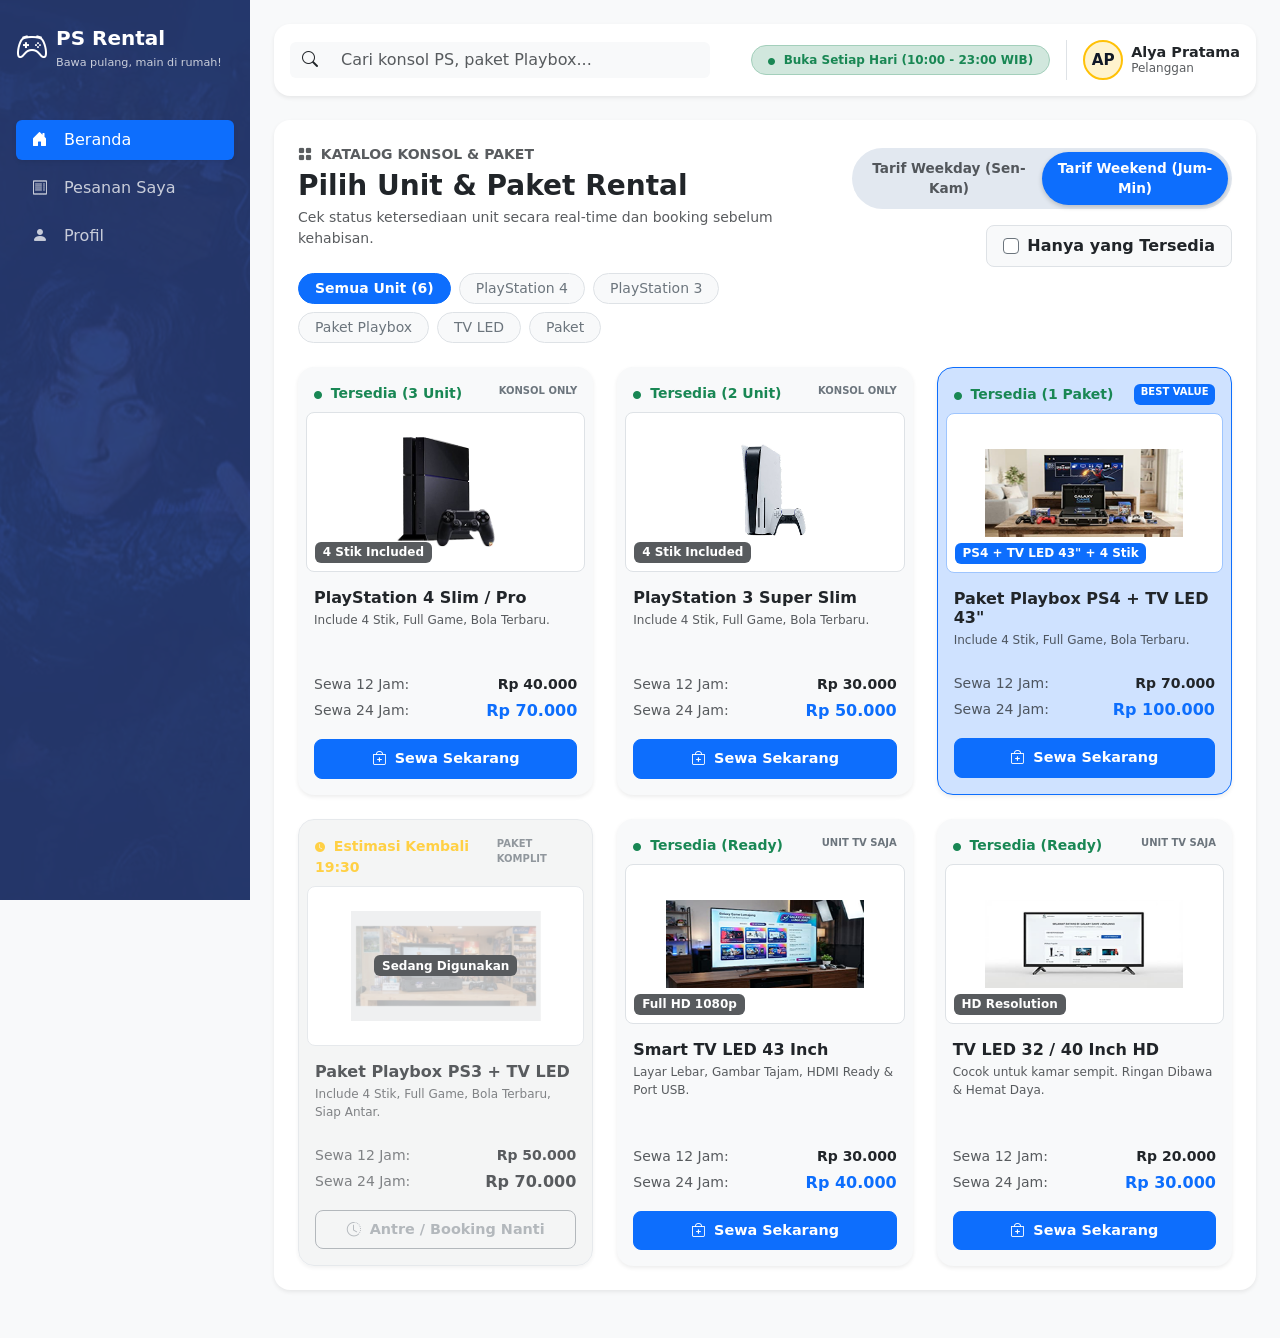
==== commit 80527127: "style(responsive): add responsive design for mobile screens" ====
--- a/index.html
+++ b/index.html
@@ -8,408 +8,338 @@
   <link href="https://cdn.jsdelivr.net/npm/bootstrap@5.3.0/dist/css/bootstrap.min.css" rel="stylesheet" />
   <link rel="stylesheet" href="https://cdn.jsdelivr.net/npm/bootstrap-icons@1.11.1/font/bootstrap-icons.css" />
   <link rel="stylesheet" href="assets/css/style.css" />
-
-  <style>
-    .kartu-gerak {
-      transition:
-        transform 0.2s ease,
-        box-shadow 0.2s ease;
-    }
-
-    .kartu-gerak:hover {
-      transform: translateY(-5px);
-      box-shadow: 0 10px 20px rgba(0, 0, 0, 0.15) !important;
-    }
-
-    .wadah-toggle {
-      background-color: #e2e8f0;
-      position: relative;
-      border-radius: 50px;
-      padding: 4px;
-      display: inline-flex;
-      width: 380px;
-    }
-
-    .slider-biru {
-      position: absolute;
-      top: 4px;
-      left: 4px;
-      height: calc(100% - 8px);
-      width: calc(50% - 4px);
-      background-color: #0d6efd;
-      border-radius: 50px;
-      box-shadow: 0 2px 5px rgba(0, 0, 0, 0.2);
-      transition: transform 0.3s cubic-bezier(0.4, 0, 0.2, 1);
-      z-index: 1;
-    }
-
-    .tombol-toggle {
-      position: relative;
-      z-index: 2;
-      width: 50%;
-      background: transparent !important;
-      border: none !important;
-      font-size: 0.85rem;
-      padding: 6px 0;
-      transition: color 0.3s ease;
-    }
-
-    .item-produk {
-      animation: fadeIn 0.4s ease-in-out;
-    }
-
-    @keyframes fadeIn {
-      from {
-        opacity: 0;
-        transform: translateY(10px);
-      }
-
-      to {
-        opacity: 1;
-        transform: translateY(0);
-      }
-    }
-  </style>
 </head>
 
-<body class="bg-light">
-  <div class="d-flex w-100" style="min-height: 100vh; overflow-x: hidden">
-    <aside class="sidebar-bg d-flex flex-column p-3 text-white flex-shrink-0 sticky-top"
-      style="width: 250px; height: 100vh">
-      <a href="index.html" class="d-flex align-items-center mb-5 mt-2 text-white text-decoration-none">
-        <i class="bi bi-controller fs-2 me-2"></i>
-        <div class="lh-sm">
-          <span class="fs-5 fw-bold d-block">PS Rental</span>
-          <small class="opacity-75" style="font-size: 0.7rem">Bawa pulang, main di rumah!</small>
-        </div>
-      </a>
-      <ul class="nav nav-pills flex-column mb-auto gap-2">
-        <li class="nav-item">
-          <a href="index.html" class="nav-link active text-white d-flex align-items-center shadow-sm">
-            <i class="bi bi-house-door-fill me-3"></i> Beranda
-          </a>
-        </li>
-        <li>
-          <a href="pelanggan/Pesanan.html" class="nav-link text-white opacity-75 d-flex align-items-center">
-            <i class="bi bi-receipt me-3"></i> Pesanan Saya
-          </a>
-        </li>
-        <li>
-          <a href="#" class="nav-link text-white opacity-75 d-flex align-items-center">
-            <i class="bi bi-person-fill me-3"></i> Profil
-          </a>
-        </li>
-      </ul>
-    </aside>
-
-    <main class="flex-grow-1 p-4 ms-0" style="max-height: 100vh; overflow-y: auto; margin-left: 0 !important">
-      <!-- Topbar -->
-      <header class="app-topbar">
-        <div class="input-group w-50">
-          <span class="input-group-text bg-light border-0"><i class="bi bi-search"></i></span>
-          <input type="text" class="form-control bg-light border-0" placeholder="Cari konsol PS, paket Playbox...">
-        </div>
-        <div class="d-flex align-items-center gap-3">
-          <span
-            class="badge bg-success-subtle text-success border border-success-subtle rounded-pill px-3 py-2 app-topbar-status">
-            <i class="bi bi-circle-fill text-success me-1 app-topbar-dot"></i>
-            Buka Setiap Hari (10:00 - 23:00 WIB)
-          </span>
-          <div class="d-flex align-items-center gap-2 border-start ps-3">
-            <div class="app-topbar-avatar">AP</div>
-            <div class="lh-1">
-              <span class="d-block fw-bold app-topbar-name">Alya Pratama</span>
-              <small class="text-muted app-topbar-role">Pelanggan</small>
-            </div>
-          </div>
-        </div>
-      </header>
-
-      <div class="app-card">
-        <div class="d-flex justify-content-between align-items-start mb-4">
-          <div>
-            <small class="text-muted fw-bold d-block mb-1"><i class="bi bi-grid-fill me-1"></i> KATALOG KONSOL &
-              PAKET</small>
-            <h3 class="fw-bold text-dark mb-1">Pilih Unit & Paket Rental</h3>
-            <p class="text-muted small mb-4">
-              Cek status ketersediaan unit secara real-time dan booking
-              sebelum kehabisan.
-            </p>
-            <div class="d-flex gap-2">
-              <button class="btn btn-primary btn-sm px-3 rounded-pill fw-semibold tombol-kategori"
-                onclick="ubahKategori(this, 'semua')">
-                Semua Unit (6)
-              </button>
-              <button class="btn bg-light border text-secondary btn-sm px-3 rounded-pill tombol-kategori"
-                onclick="ubahKategori(this, 'ps4')">
-                PlayStation 4
-              </button>
-              <button class="btn bg-light border text-secondary btn-sm px-3 rounded-pill tombol-kategori"
-                onclick="ubahKategori(this, 'ps3')">
-                PlayStation 3
-              </button>
-              <button class="btn bg-light border text-secondary btn-sm px-3 rounded-pill tombol-kategori"
-                onclick="ubahKategori(this, 'playbox')">
-                Paket Playbox
-              </button>
-              <button class="btn bg-light border text-secondary btn-sm px-3 rounded-pill tombol-kategori"
-                onclick="ubahKategori(this, 'tv')">
-                TV LED
-              </button>
-              <button class="btn bg-light border text-secondary btn-sm px-3 rounded-pill tombol-kategori"
-                onclick="ubahKategori(this, 'paket')">
-                Paket
-              </button>
-            </div>
-          </div>
-
-          <div class="d-flex flex-column align-items-end gap-3 mt-1">
-            <div class="wadah-toggle">
-              <div id="sliderTarif" class="slider-biru"></div>
-              <button id="teksWeekday" class="btn tombol-toggle fw-bold text-white" onclick="geserTarif(false)">
-                Tarif Weekday (Sen-Kam)
-              </button>
-              <button id="teksWeekend" class="btn tombol-toggle fw-semibold text-muted" onclick="geserTarif(true)">
-                Tarif Weekend (Jum-Min)
-              </button>
-            </div>
-
-            <label class="kotak-sedia bg-light border rounded-3 px-3 py-2 d-flex align-items-center"
-              style="cursor: pointer">
-              <input class="form-check-input me-2 mt-0 border-secondary" type="checkbox" id="cekSedia" />
-              <span class="fw-semibold text-dark">Hanya yang Tersedia</span>
-            </label>
-          </div>
-        </div>
-
-        <div class="row row-cols-1 row-cols-md-2 row-cols-lg-3 g-4">
-          <div data-unit="ps4" class="col item-produk ps4">
-            <div class="card kartu-gerak h-100 border-0 shadow-sm rounded-4 p-2 bg-light">
-              <div class="d-flex justify-content-between px-2 pt-2">
-                <span class="text-success small fw-bold"><i class="bi bi-circle-fill me-1" style="font-size: 8px"></i>
-                  Tersedia (3 Unit)</span>
-                <span class="text-secondary small fw-bold" style="font-size: 10px">KONSOL ONLY</span>
-              </div>
-
-              <div
-                class="bg-white border rounded-3 d-flex justify-content-center align-items-center my-2 position-relative"
-                style="height: 160px">
-                <span class="badge bg-dark position-absolute bottom-0 start-0 m-2 opacity-75">4 Stik Included</span>
-                <img src="assets/img/ps4.png" alt="PS4" style="max-height: 110px; object-fit: contain" />
-              </div>
-              <div class="card-body p-2 d-flex flex-column">
-                <h6 class="fw-bold text-dark mb-1">
-                  PlayStation 4 Slim / Pro
-                </h6>
-                <p class="text-muted mb-4" style="font-size: 0.75rem">
-                  Include 4 Stik, Full Game, Bola Terbaru.
-                </p>
-                <div class="mt-auto">
-                  <div class="d-flex justify-content-between align-items-center mb-1">
-                    <span class="text-muted small">Sewa 12 Jam:</span><span class="fw-semibold small"
-                      data-harga="j12">Rp 40.000</span>
-                  </div>
-                  <div class="d-flex justify-content-between align-items-center mb-3">
-                    <span class="text-muted small">Sewa 24 Jam:</span><span class="fw-bold text-primary fs-6"
-                      data-harga="j24">Rp 70.000</span>
-                  </div>
-                  <a href="pelanggan/form_sewa.html?unit=ps4" class="btn btn-primary w-100 rounded-3 py-2 fw-semibold"
-                    style="font-size: 0.9rem">
-                    <i class="bi bi-bag-plus me-1"></i> Sewa Sekarang
-                  </a>
-                </div>
-              </div>
-            </div>
-          </div>
-          <div data-unit="ps3" class="col item-produk ps3">
-            <div class="card kartu-gerak h-100 border-0 shadow-sm rounded-4 p-2 bg-light">
-              <div class="d-flex justify-content-between px-2 pt-2">
-                <span class="text-success small fw-bold"><i class="bi bi-circle-fill me-1" style="font-size: 8px"></i>
-                  Tersedia (2 Unit)</span>
-                <span class="text-secondary small fw-bold" style="font-size: 10px">KONSOL ONLY</span>
-              </div>
-              <div
-                class="bg-white border rounded-3 d-flex justify-content-center align-items-center my-2 position-relative"
-                style="height: 160px">
-                <span class="badge bg-dark position-absolute bottom-0 start-0 m-2 opacity-75">4 Stik Included</span>
-                <img src="assets/img/ps3.png" alt="PS3" style="max-height: 110px; object-fit: contain" />
-              </div>
-              <div class="card-body p-2 d-flex flex-column">
-                <h6 class="fw-bold text-dark mb-1">
-                  PlayStation 3 Super Slim
-                </h6>
-                <p class="text-muted mb-4" style="font-size: 0.75rem">
-                  Include 4 Stik, Full Game, Bola Terbaru.
-                </p>
-                <div class="mt-auto">
-                  <div class="d-flex justify-content-between align-items-center mb-1">
-                    <span class="text-muted small">Sewa 12 Jam:</span><span class="fw-semibold small"
-                      data-harga="j12">Rp 30.000</span>
-                  </div>
-                  <div class="d-flex justify-content-between align-items-center mb-3">
-                    <span class="text-muted small">Sewa 24 Jam:</span><span class="fw-bold text-primary fs-6"
-                      data-harga="j24">Rp 50.000</span>
-                  </div>
-                  <a href="pelanggan/form_sewa.html?unit=ps3" class="btn btn-primary w-100 rounded-3 py-2 fw-semibold"
-                    style="font-size: 0.9rem">
-                    <i class="bi bi-bag-plus me-1"></i> Sewa Sekarang
-                  </a>
-                </div>
-              </div>
-            </div>
-          </div>
-          <div data-unit="playbox-ps4" class="col item-produk playbox paket">
-            <div class="card kartu-gerak h-100 border-primary shadow-sm rounded-4 p-2 bg-primary-subtle bg-opacity-25">
-              <div class="d-flex justify-content-between px-2 pt-2">
-                <span class="text-success small fw-bold"><i class="bi bi-circle-fill me-1" style="font-size: 8px"></i>
-                  Tersedia (1 Paket)</span>
-                <span class="badge bg-primary text-white" style="font-size: 10px">BEST VALUE</span>
-              </div>
-              <div
-                class="bg-white border border-primary-subtle rounded-3 d-flex justify-content-center align-items-center my-2 position-relative"
-                style="height: 160px">
-                <span class="badge bg-primary position-absolute bottom-0 start-0 m-2">PS4 + TV LED 43" + 4 Stik</span>
-                <img src="assets/img/paket-ps4.png" alt="Paket PS4" style="max-height: 110px; object-fit: contain" />
-              </div>
-              <div class="card-body p-2 d-flex flex-column">
-                <h6 class="fw-bold text-dark mb-1">
-                  Paket Playbox PS4 + TV LED 43"
-                </h6>
-                <p class="text-muted mb-4" style="font-size: 0.75rem">
-                  Include 4 Stik, Full Game, Bola Terbaru.
-                </p>
-                <div class="mt-auto">
-                  <div class="d-flex justify-content-between align-items-center mb-1">
-                    <span class="text-muted small">Sewa 12 Jam:</span><span class="fw-semibold small"
-                      data-harga="j12">Rp 70.000</span>
-                  </div>
-                  <div class="d-flex justify-content-between align-items-center mb-3">
-                    <span class="text-muted small">Sewa 24 Jam:</span><span class="fw-bold text-primary fs-6"
-                      data-harga="j24">Rp 100.000</span>
-                  </div>
-                  <a href="pelanggan/form_sewa.html?unit=playbox-ps4"
-                    class="btn btn-primary w-100 rounded-3 py-2 fw-semibold" style="font-size: 0.9rem">
-                    <i class="bi bi-bag-plus me-1"></i> Sewa Sekarang
-                  </a>
-                </div>
-              </div>
-            </div>
-          </div>
-          <div data-unit="playbox-ps3" class="col item-produk playbox paket">
-            <div class="card h-100 border shadow-sm rounded-4 p-2 bg-secondary bg-opacity-10 opacity-75">
-              <div class="d-flex justify-content-between px-2 pt-2">
-                <span class="text-warning small fw-bold"><i class="bi bi-clock-fill me-1" style="font-size: 10px"></i>
-                  Estimasi Kembali 19:30</span>
-                <span class="text-secondary small fw-bold" style="font-size: 10px">PAKET KOMPLIT</span>
-              </div>
-              <div
-                class="bg-white border rounded-3 d-flex justify-content-center align-items-center my-2 position-relative"
-                style="height: 160px">
-                <span class="badge bg-dark position-absolute z-3">Sedang Digunakan</span>
-                <img src="assets/img/paket-ps3.png" alt="Paket PS3"
-                  style="max-height: 110px; object-fit: contain; opacity: 0.4" />
-              </div>
-              <div class="card-body p-2 d-flex flex-column">
-                <h6 class="fw-bold text-dark mb-1">
-                  Paket Playbox PS3 + TV LED
-                </h6>
-                <p class="text-muted mb-4" style="font-size: 0.75rem">
-                  Include 4 Stik, Full Game, Bola Terbaru, Siap Antar.
-                </p>
-                <div class="mt-auto">
-                  <div class="d-flex justify-content-between align-items-center mb-1">
-                    <span class="text-muted small">Sewa 12 Jam:</span><span class="fw-semibold small"
-                      data-harga="j12">Rp 50.000</span>
-                  </div>
-                  <div class="d-flex justify-content-between align-items-center mb-3">
-                    <span class="text-muted small">Sewa 24 Jam:</span><span class="fw-bold text-dark fs-6"
-                      data-harga="j24">Rp 70.000</span>
-                  </div>
-                  <button class="btn btn-outline-secondary w-100 rounded-3 py-2 fw-semibold" style="font-size: 0.9rem"
-                    disabled>
-                    <i class="bi bi-clock-history me-1"></i> Antre / Booking
-                    Nanti
-                  </button>
-                </div>
-              </div>
-            </div>
-          </div>
-          <div data-unit="tv-43" class="col item-produk tv">
-            <div class="card kartu-gerak h-100 border-0 shadow-sm rounded-4 p-2 bg-light">
-              <div class="d-flex justify-content-between px-2 pt-2">
-                <span class="text-success small fw-bold"><i class="bi bi-circle-fill me-1" style="font-size: 8px"></i>
-                  Tersedia (Ready)</span>
-                <span class="text-secondary small fw-bold" style="font-size: 10px">UNIT TV SAJA</span>
-              </div>
-              <div
-                class="bg-white border rounded-3 d-flex justify-content-center align-items-center my-2 position-relative"
-                style="height: 160px">
-                <span class="badge bg-dark position-absolute bottom-0 start-0 m-2 opacity-75">Full HD 1080p</span>
-                <img src="assets/img/tv-43.png" alt="TV 43 Inch" style="max-height: 110px; object-fit: contain" />
-              </div>
-              <div class="card-body p-2 d-flex flex-column">
-                <h6 class="fw-bold text-dark mb-1">Smart TV LED 43 Inch</h6>
-                <p class="text-muted mb-4" style="font-size: 0.75rem">
-                  Layar Lebar, Gambar Tajam, HDMI Ready & Port USB.
-                </p>
-                <div class="mt-auto">
-                  <div class="d-flex justify-content-between align-items-center mb-1">
-                    <span class="text-muted small">Sewa 12 Jam:</span><span class="fw-semibold small"
-                      data-harga="j12">Rp 30.000</span>
-                  </div>
-                  <div class="d-flex justify-content-between align-items-center mb-3">
-                    <span class="text-muted small">Sewa 24 Jam:</span><span class="fw-bold text-primary fs-6"
-                      data-harga="j24">Rp 40.000</span>
-                  </div>
-                  <a href="pelanggan/form_sewa.html?unit=tv-43" class="btn btn-primary w-100 rounded-3 py-2 fw-semibold"
-                    style="font-size: 0.9rem">
-                    <i class="bi bi-bag-plus me-1"></i> Sewa Sekarang
-                  </a>
-                </div>
-              </div>
-            </div>
-          </div>
-          <div data-unit="tv-32" class="col item-produk tv">
-            <div class="card kartu-gerak h-100 border-0 shadow-sm rounded-4 p-2 bg-light">
-              <div class="d-flex justify-content-between px-2 pt-2">
-                <span class="text-success small fw-bold"><i class="bi bi-circle-fill me-1" style="font-size: 8px"></i>
-                  Tersedia (Ready)</span>
-                <span class="text-secondary small fw-bold" style="font-size: 10px">UNIT TV SAJA</span>
-              </div>
-              <div
-                class="bg-white border rounded-3 d-flex justify-content-center align-items-center my-2 position-relative"
-                style="height: 160px">
-                <span class="badge bg-dark position-absolute bottom-0 start-0 m-2 opacity-75">HD Resolution</span>
-                <img src="assets/img/tv-32.png" alt="TV 32 Inch" style="max-height: 110px; object-fit: contain" />
-              </div>
-              <div class="card-body p-2 d-flex flex-column">
-                <h6 class="fw-bold text-dark mb-1">TV LED 32 / 40 Inch HD</h6>
-                <p class="text-muted mb-4" style="font-size: 0.75rem">
-                  Cocok untuk kamar sempit. Ringan Dibawa & Hemat Daya.
-                </p>
-                <div class="mt-auto">
-                  <div class="d-flex justify-content-between align-items-center mb-1">
-                    <span class="text-muted small">Sewa 12 Jam:</span><span class="fw-semibold small"
-                      data-harga="j12">Rp 20.000</span>
-                  </div>
-                  <div class="d-flex justify-content-between align-items-center mb-3">
-                    <span class="text-muted small">Sewa 24 Jam:</span><span class="fw-bold text-primary fs-6"
-                      data-harga="j24">Rp 30.000</span>
-                  </div>
-                  <a href="pelanggan/form_sewa.html?unit=tv-32" class="btn btn-primary w-100 rounded-3 py-2 fw-semibold"
-                    style="font-size: 0.9rem">
-                    <i class="bi bi-bag-plus me-1"></i> Sewa Sekarang
-                  </a>
-                </div>
-              </div>
-            </div>
-          </div>
-        </div>
+<body class="bg-light page-beranda">
+  <div id="backdrop"></div>
+  <aside id="sidebar" class="sidebar-bg d-flex flex-column p-3 text-white">
+    <a href="index.html" class="d-flex align-items-center mb-5 mt-2 text-white text-decoration-none">
+      <i class="bi bi-controller fs-2 me-2"></i>
+      <div class="lh-sm">
+        <span class="fs-5 fw-bold d-block">PS Rental</span>
+        <small class="opacity-75 fz-70">Bawa pulang, main di rumah!</small>
       </div>
-    </main>
-  </div>
+    </a>
+    <ul class="nav nav-pills flex-column mb-auto gap-2">
+      <li class="nav-item">
+        <a href="index.html" class="nav-link active text-white d-flex align-items-center shadow-sm">
+          <i class="bi bi-house-door-fill me-3"></i> Beranda
+        </a>
+      </li>
+      <li>
+        <a href="pelanggan/Pesanan.html" class="nav-link text-white opacity-75 d-flex align-items-center">
+          <i class="bi bi-receipt me-3"></i> Pesanan Saya
+        </a>
+      </li>
+      <li>
+        <a href="#" class="nav-link text-white opacity-75 d-flex align-items-center">
+          <i class="bi bi-person-fill me-3"></i> Profil
+        </a>
+      </li>
+    </ul>
+  </aside>
+
+  <main class="p-3 p-md-4">
+    <!-- Topbar -->
+    <header class="app-topbar">
+      <button type="button" class="btn btn-light d-lg-none flex-shrink-0" id="menuBtn" aria-label="Buka menu"><i
+          class="bi bi-list fs-4"></i></button>
+      <div class="input-group app-topbar-search">
+        <span class="input-group-text bg-light border-0"><i class="bi bi-search"></i></span>
+        <input type="text" class="form-control bg-light border-0" placeholder="Cari konsol PS, paket Playbox...">
+      </div>
+      <div class="d-flex align-items-center gap-3">
+        <span
+          class="badge bg-success-subtle text-success border border-success-subtle rounded-pill px-3 py-2 app-topbar-status d-none d-md-inline-block">
+          <i class="bi bi-circle-fill text-success me-1 app-topbar-dot"></i>
+          Buka Setiap Hari (10:00 - 23:00 WIB)
+        </span>
+        <div class="d-flex align-items-center gap-2 app-topbar-user">
+          <div class="app-topbar-avatar">AP</div>
+          <div class="lh-1 d-none d-md-block">
+            <span class="d-block fw-bold app-topbar-name">Alya Pratama</span>
+            <small class="text-muted app-topbar-role">Pelanggan</small>
+          </div>
+        </div>
+      </div>
+    </header>
+
+    <div class="app-card">
+      <div class="katalog-header mb-4">
+        <div>
+          <small class="text-muted fw-bold d-block mb-1"><i class="bi bi-grid-fill me-1"></i> KATALOG KONSOL &
+            PAKET</small>
+          <h3 class="fw-bold text-dark mb-1">Pilih Unit & Paket Rental</h3>
+          <p class="text-muted small mb-4">
+            Cek status ketersediaan unit secara real-time dan booking
+            sebelum kehabisan.
+          </p>
+          <div class="d-flex flex-wrap gap-2">
+            <button class="btn btn-primary btn-sm px-3 rounded-pill fw-semibold tombol-kategori"
+              onclick="ubahKategori(this, 'semua')">
+              Semua Unit (6)
+            </button>
+            <button class="btn bg-light border text-secondary btn-sm px-3 rounded-pill tombol-kategori"
+              onclick="ubahKategori(this, 'ps4')">
+              PlayStation 4
+            </button>
+            <button class="btn bg-light border text-secondary btn-sm px-3 rounded-pill tombol-kategori"
+              onclick="ubahKategori(this, 'ps3')">
+              PlayStation 3
+            </button>
+            <button class="btn bg-light border text-secondary btn-sm px-3 rounded-pill tombol-kategori"
+              onclick="ubahKategori(this, 'playbox')">
+              Paket Playbox
+            </button>
+            <button class="btn bg-light border text-secondary btn-sm px-3 rounded-pill tombol-kategori"
+              onclick="ubahKategori(this, 'tv')">
+              TV LED
+            </button>
+            <button class="btn bg-light border text-secondary btn-sm px-3 rounded-pill tombol-kategori"
+              onclick="ubahKategori(this, 'paket')">
+              Paket
+            </button>
+          </div>
+        </div>
+
+        <div class="katalog-aksi">
+          <div class="wadah-toggle">
+            <div id="sliderTarif" class="slider-biru"></div>
+            <button id="teksWeekday" class="btn tombol-toggle fw-bold text-white" onclick="geserTarif(false)">
+              Tarif Weekday (Sen-Kam)
+            </button>
+            <button id="teksWeekend" class="btn tombol-toggle fw-semibold text-muted" onclick="geserTarif(true)">
+              Tarif Weekend (Jum-Min)
+            </button>
+          </div>
+
+          <label class="kotak-sedia bg-light border rounded-3 px-3 py-2 d-flex align-items-center cursor-pointer">
+            <input class="form-check-input me-2 mt-0 border-secondary" type="checkbox" id="cekSedia" />
+            <span class="fw-semibold text-dark">Hanya yang Tersedia</span>
+          </label>
+        </div>
+      </div>
+
+      <div class="row row-cols-1 row-cols-sm-2 row-cols-xl-3 g-3 g-md-4">
+        <div data-unit="ps4" class="col item-produk ps4">
+          <div class="card kartu-gerak h-100 border-0 shadow-sm rounded-4 p-2 bg-light">
+            <div class="d-flex justify-content-between px-2 pt-2">
+              <span class="text-success small fw-bold"><i class="bi bi-circle-fill me-1 fz-px-8"></i>
+                Tersedia (3 Unit)</span>
+              <span class="text-secondary small fw-bold fz-px-10">KONSOL ONLY</span>
+            </div>
+
+            <div
+              class="bg-white border rounded-3 d-flex justify-content-center align-items-center my-2 position-relative produk-thumb">
+              <span class="badge bg-dark position-absolute bottom-0 start-0 m-2 opacity-75">4 Stik Included</span>
+              <img class="produk-img" src="assets/img/ps4.png" alt="PS4" />
+            </div>
+            <div class="card-body p-2 d-flex flex-column">
+              <h6 class="fw-bold text-dark mb-1">
+                PlayStation 4 Slim / Pro
+              </h6>
+              <p class="text-muted mb-4 fz-75">
+                Include 4 Stik, Full Game, Bola Terbaru.
+              </p>
+              <div class="mt-auto">
+                <div class="d-flex justify-content-between align-items-center mb-1">
+                  <span class="text-muted small">Sewa 12 Jam:</span><span class="fw-semibold small" data-harga="j12">Rp
+                    40.000</span>
+                </div>
+                <div class="d-flex justify-content-between align-items-center mb-3">
+                  <span class="text-muted small">Sewa 24 Jam:</span><span class="fw-bold text-primary fs-6"
+                    data-harga="j24">Rp 70.000</span>
+                </div>
+                <a href="pelanggan/form_sewa.html?unit=ps4"
+                  class="btn btn-primary w-100 rounded-3 py-2 fw-semibold fz-90">
+                  <i class="bi bi-bag-plus me-1"></i> Sewa Sekarang
+                </a>
+              </div>
+            </div>
+          </div>
+        </div>
+        <div data-unit="ps3" class="col item-produk ps3">
+          <div class="card kartu-gerak h-100 border-0 shadow-sm rounded-4 p-2 bg-light">
+            <div class="d-flex justify-content-between px-2 pt-2">
+              <span class="text-success small fw-bold"><i class="bi bi-circle-fill me-1 fz-px-8"></i>
+                Tersedia (2 Unit)</span>
+              <span class="text-secondary small fw-bold fz-px-10">KONSOL ONLY</span>
+            </div>
+            <div
+              class="bg-white border rounded-3 d-flex justify-content-center align-items-center my-2 position-relative produk-thumb">
+              <span class="badge bg-dark position-absolute bottom-0 start-0 m-2 opacity-75">4 Stik Included</span>
+              <img class="produk-img" src="assets/img/ps3.png" alt="PS3" />
+            </div>
+            <div class="card-body p-2 d-flex flex-column">
+              <h6 class="fw-bold text-dark mb-1">
+                PlayStation 3 Super Slim
+              </h6>
+              <p class="text-muted mb-4 fz-75">
+                Include 4 Stik, Full Game, Bola Terbaru.
+              </p>
+              <div class="mt-auto">
+                <div class="d-flex justify-content-between align-items-center mb-1">
+                  <span class="text-muted small">Sewa 12 Jam:</span><span class="fw-semibold small" data-harga="j12">Rp
+                    30.000</span>
+                </div>
+                <div class="d-flex justify-content-between align-items-center mb-3">
+                  <span class="text-muted small">Sewa 24 Jam:</span><span class="fw-bold text-primary fs-6"
+                    data-harga="j24">Rp 50.000</span>
+                </div>
+                <a href="pelanggan/form_sewa.html?unit=ps3"
+                  class="btn btn-primary w-100 rounded-3 py-2 fw-semibold fz-90">
+                  <i class="bi bi-bag-plus me-1"></i> Sewa Sekarang
+                </a>
+              </div>
+            </div>
+          </div>
+        </div>
+        <div data-unit="playbox-ps4" class="col item-produk playbox paket">
+          <div class="card kartu-gerak h-100 border-primary shadow-sm rounded-4 p-2 bg-primary-subtle bg-opacity-25">
+            <div class="d-flex justify-content-between px-2 pt-2">
+              <span class="text-success small fw-bold"><i class="bi bi-circle-fill me-1 fz-px-8"></i>
+                Tersedia (1 Paket)</span>
+              <span class="badge bg-primary text-white fz-px-10">BEST VALUE</span>
+            </div>
+            <div
+              class="bg-white border border-primary-subtle rounded-3 d-flex justify-content-center align-items-center my-2 position-relative produk-thumb">
+              <span class="badge bg-primary position-absolute bottom-0 start-0 m-2">PS4 + TV LED 43" + 4 Stik</span>
+              <img class="produk-img" src="assets/img/paket-ps4.png" alt="Paket PS4" />
+            </div>
+            <div class="card-body p-2 d-flex flex-column">
+              <h6 class="fw-bold text-dark mb-1">
+                Paket Playbox PS4 + TV LED 43"
+              </h6>
+              <p class="text-muted mb-4 fz-75">
+                Include 4 Stik, Full Game, Bola Terbaru.
+              </p>
+              <div class="mt-auto">
+                <div class="d-flex justify-content-between align-items-center mb-1">
+                  <span class="text-muted small">Sewa 12 Jam:</span><span class="fw-semibold small" data-harga="j12">Rp
+                    70.000</span>
+                </div>
+                <div class="d-flex justify-content-between align-items-center mb-3">
+                  <span class="text-muted small">Sewa 24 Jam:</span><span class="fw-bold text-primary fs-6"
+                    data-harga="j24">Rp 100.000</span>
+                </div>
+                <a href="pelanggan/form_sewa.html?unit=playbox-ps4"
+                  class="btn btn-primary w-100 rounded-3 py-2 fw-semibold fz-90">
+                  <i class="bi bi-bag-plus me-1"></i> Sewa Sekarang
+                </a>
+              </div>
+            </div>
+          </div>
+        </div>
+        <div data-unit="playbox-ps3" class="col item-produk playbox paket">
+          <div class="card h-100 border shadow-sm rounded-4 p-2 bg-secondary bg-opacity-10 opacity-75">
+            <div class="d-flex justify-content-between px-2 pt-2">
+              <span class="text-warning small fw-bold"><i class="bi bi-clock-fill me-1 fz-px-10"></i>
+                Estimasi Kembali 19:30</span>
+              <span class="text-secondary small fw-bold fz-px-10">PAKET KOMPLIT</span>
+            </div>
+            <div
+              class="bg-white border rounded-3 d-flex justify-content-center align-items-center my-2 position-relative produk-thumb">
+              <span class="badge bg-dark position-absolute z-3">Sedang Digunakan</span>
+              <img class="produk-img produk-img-habis" src="assets/img/paket-ps3.png" alt="Paket PS3" />
+            </div>
+            <div class="card-body p-2 d-flex flex-column">
+              <h6 class="fw-bold text-dark mb-1">
+                Paket Playbox PS3 + TV LED
+              </h6>
+              <p class="text-muted mb-4 fz-75">
+                Include 4 Stik, Full Game, Bola Terbaru, Siap Antar.
+              </p>
+              <div class="mt-auto">
+                <div class="d-flex justify-content-between align-items-center mb-1">
+                  <span class="text-muted small">Sewa 12 Jam:</span><span class="fw-semibold small" data-harga="j12">Rp
+                    50.000</span>
+                </div>
+                <div class="d-flex justify-content-between align-items-center mb-3">
+                  <span class="text-muted small">Sewa 24 Jam:</span><span class="fw-bold text-dark fs-6"
+                    data-harga="j24">Rp 70.000</span>
+                </div>
+                <button class="btn btn-outline-secondary w-100 rounded-3 py-2 fw-semibold fz-90" disabled>
+                  <i class="bi bi-clock-history me-1"></i> Antre / Booking
+                  Nanti
+                </button>
+              </div>
+            </div>
+          </div>
+        </div>
+        <div data-unit="tv-43" class="col item-produk tv">
+          <div class="card kartu-gerak h-100 border-0 shadow-sm rounded-4 p-2 bg-light">
+            <div class="d-flex justify-content-between px-2 pt-2">
+              <span class="text-success small fw-bold"><i class="bi bi-circle-fill me-1 fz-px-8"></i>
+                Tersedia (Ready)</span>
+              <span class="text-secondary small fw-bold fz-px-10">UNIT TV SAJA</span>
+            </div>
+            <div
+              class="bg-white border rounded-3 d-flex justify-content-center align-items-center my-2 position-relative produk-thumb">
+              <span class="badge bg-dark position-absolute bottom-0 start-0 m-2 opacity-75">Full HD 1080p</span>
+              <img class="produk-img" src="assets/img/tv-43.png" alt="TV 43 Inch" />
+            </div>
+            <div class="card-body p-2 d-flex flex-column">
+              <h6 class="fw-bold text-dark mb-1">Smart TV LED 43 Inch</h6>
+              <p class="text-muted mb-4 fz-75">
+                Layar Lebar, Gambar Tajam, HDMI Ready & Port USB.
+              </p>
+              <div class="mt-auto">
+                <div class="d-flex justify-content-between align-items-center mb-1">
+                  <span class="text-muted small">Sewa 12 Jam:</span><span class="fw-semibold small" data-harga="j12">Rp
+                    30.000</span>
+                </div>
+                <div class="d-flex justify-content-between align-items-center mb-3">
+                  <span class="text-muted small">Sewa 24 Jam:</span><span class="fw-bold text-primary fs-6"
+                    data-harga="j24">Rp 40.000</span>
+                </div>
+                <a href="pelanggan/form_sewa.html?unit=tv-43"
+                  class="btn btn-primary w-100 rounded-3 py-2 fw-semibold fz-90">
+                  <i class="bi bi-bag-plus me-1"></i> Sewa Sekarang
+                </a>
+              </div>
+            </div>
+          </div>
+        </div>
+        <div data-unit="tv-32" class="col item-produk tv">
+          <div class="card kartu-gerak h-100 border-0 shadow-sm rounded-4 p-2 bg-light">
+            <div class="d-flex justify-content-between px-2 pt-2">
+              <span class="text-success small fw-bold"><i class="bi bi-circle-fill me-1 fz-px-8"></i>
+                Tersedia (Ready)</span>
+              <span class="text-secondary small fw-bold fz-px-10">UNIT TV SAJA</span>
+            </div>
+            <div
+              class="bg-white border rounded-3 d-flex justify-content-center align-items-center my-2 position-relative produk-thumb">
+              <span class="badge bg-dark position-absolute bottom-0 start-0 m-2 opacity-75">HD Resolution</span>
+              <img class="produk-img" src="assets/img/tv-32.png" alt="TV 32 Inch" />
+            </div>
+            <div class="card-body p-2 d-flex flex-column">
+              <h6 class="fw-bold text-dark mb-1">TV LED 32 / 40 Inch HD</h6>
+              <p class="text-muted mb-4 fz-75">
+                Cocok untuk kamar sempit. Ringan Dibawa & Hemat Daya.
+              </p>
+              <div class="mt-auto">
+                <div class="d-flex justify-content-between align-items-center mb-1">
+                  <span class="text-muted small">Sewa 12 Jam:</span><span class="fw-semibold small" data-harga="j12">Rp
+                    20.000</span>
+                </div>
+                <div class="d-flex justify-content-between align-items-center mb-3">
+                  <span class="text-muted small">Sewa 24 Jam:</span><span class="fw-bold text-primary fs-6"
+                    data-harga="j24">Rp 30.000</span>
+                </div>
+                <a href="pelanggan/form_sewa.html?unit=tv-32"
+                  class="btn btn-primary w-100 rounded-3 py-2 fw-semibold fz-90">
+                  <i class="bi bi-bag-plus me-1"></i> Sewa Sekarang
+                </a>
+              </div>
+            </div>
+          </div>
+        </div>
+      </div>
+    </div>
+  </main>
 
   <script src="https://cdn.jsdelivr.net/npm/bootstrap@5.3.0/dist/js/bootstrap.bundle.min.js"></script>
+  <script src="assets/js/sidebar.js"></script>
   <script src="assets/js/tarif.js"></script>
   <script>
     function ubahKategori(tombolAktif, kategori) {
--- a/assets/css/style.css
+++ b/assets/css/style.css
@@ -1,4 +1,23 @@
-/* --- Base Style & Sidebar --- */
+/* =====================================================================
+   PS RENTAL - style.css
+   Satu-satunya file CSS proyek (admin + pelanggan).
+
+   DAFTAR ISI
+   1. Layout dasar: sidebar, backdrop, main
+   2. Utilitas kecil (ukuran font, kursor, dll)
+   3. Komponen bersama halaman pelanggan (topbar, app-card, mobile-bar)
+   4. Beranda pelanggan        (index.html)
+   5. Form sewa & Pembayaran   (pelanggan/form_sewa.html, pembayaran.html)
+   6. Pesanan Saya             (pelanggan/Pesanan.html)
+   7. Admin: dashboard & penyewaan (kartu statistik, penyewaan.html)
+   8. Admin: Unit PS           (admin/unit-ps.html, di-scope .page-unit-ps)
+   9. Responsive (tablet & ponsel)
+   ===================================================================== */
+
+
+/* =====================================================================
+   1. LAYOUT DASAR
+   ===================================================================== */
 .sidebar-bg {
     background-color: #293d75;
     background-image: url('../img/sidebar-bg.png');
@@ -7,17 +26,165 @@
     background-blend-mode: overlay;
 }
 
-
-/* --- Komponen bersama (index.html & Pesanan.html) --- */
+#sidebar {
+    position: fixed;
+    top: 0;
+    bottom: 0;
+    left: 0;
+    width: 250px;
+    max-width: 85vw;
+    overflow-y: auto;
+    z-index: 1040;
+    transition: transform .25s;
+}
+
+#backdrop {
+    position: fixed;
+    inset: 0;
+    background: rgba(0, 0, 0, .45);
+    z-index: 1039;
+    display: none;
+}
+
+#backdrop.show {
+    display: block;
+}
+
+main {
+    min-width: 0;
+}
+
+/* Layar kecil: sidebar jadi off-canvas (dibuka lewat tombol #menuBtn) */
+@media (max-width: 991.98px) {
+    #sidebar {
+        transform: translateX(-100%);
+    }
+
+    #sidebar.show {
+        transform: none;
+    }
+
+    body.sidebar-open {
+        overflow: hidden;
+    }
+}
+
+/* Layar lebar: sidebar tetap tampil, konten digeser */
+@media (min-width: 992px) {
+    main {
+        margin-left: 250px;
+    }
+
+    #backdrop {
+        display: none !important;
+    }
+}
+
+
+/* =====================================================================
+   2. UTILITAS KECIL
+   ===================================================================== */
+.fz-50 {
+    font-size: .5rem;
+}
+
+.fz-65 {
+    font-size: .65rem;
+}
+
+.fz-68 {
+    font-size: .68rem;
+}
+
+.fz-70 {
+    font-size: .7rem;
+}
+
+.fz-72 {
+    font-size: .72rem;
+}
+
+.fz-73 {
+    font-size: .73rem;
+}
+
+.fz-75 {
+    font-size: .75rem;
+}
+
+.fz-78 {
+    font-size: .78rem;
+}
+
+.fz-80 {
+    font-size: .8rem;
+}
+
+.fz-82 {
+    font-size: .82rem;
+}
+
+.fz-90 {
+    font-size: .9rem;
+}
+
+.fz-95 {
+    font-size: .95rem;
+}
+
+.fz-px-6 {
+    font-size: 6px;
+}
+
+.fz-px-8 {
+    font-size: 8px;
+}
+
+.fz-px-10 {
+    font-size: 10px;
+}
+
+.ls-05 {
+    letter-spacing: .5px;
+}
+
+.cursor-pointer {
+    cursor: pointer;
+}
+
+.obj-cover {
+    object-fit: cover;
+}
+
+/* Lebar tombol 40% / 60% (dipakai di kartu Pesanan) */
+.w-40 {
+    width: 40% !important;
+}
+
+.w-60 {
+    width: 60% !important;
+}
+
+
+/* =====================================================================
+   3. KOMPONEN BERSAMA HALAMAN PELANGGAN
+   ===================================================================== */
 .app-topbar {
     display: flex;
     justify-content: space-between;
     align-items: center;
+    gap: .75rem;
     margin-bottom: 1.5rem;
     padding: 1rem;
     background-color: #fff;
     border-radius: 1rem;
     box-shadow: 0 0.125rem 0.25rem rgba(0, 0, 0, 0.075);
+}
+
+.app-topbar-search {
+    flex: 1 1 auto;
+    min-width: 0;
+    max-width: 420px;
 }
 
 .app-topbar-status {
@@ -51,6 +218,13 @@
     font-size: 0.75rem;
 }
 
+@media (min-width: 768px) {
+    .app-topbar-user {
+        border-left: 1px solid #dee2e6;
+        padding-left: 1rem;
+    }
+}
+
 .app-card {
     margin-bottom: 1.5rem;
     padding: 1.5rem;
@@ -59,14 +233,145 @@
     box-shadow: 0 0.125rem 0.25rem rgba(0, 0, 0, 0.075);
 }
 
-
-/* --- (index.html) --- */
+/* Bar kecil berisi tombol menu (halaman pelanggan tanpa topbar, hanya di layar kecil) */
+.mobile-bar {
+    display: flex;
+    align-items: center;
+    gap: .75rem;
+    margin-bottom: 1rem;
+    padding: .6rem .75rem;
+    background-color: #fff;
+    border-radius: 1rem;
+    box-shadow: 0 0.125rem 0.25rem rgba(0, 0, 0, 0.075);
+}
+
+/* Kartu ringkasan: menempel di layar lebar saja */
+.card-ringkasan {
+    position: static;
+}
+
+@media (min-width: 992px) {
+    .card-ringkasan {
+        position: sticky;
+        top: 20px;
+    }
+}
+
+
+/* =====================================================================
+   4. BERANDA PELANGGAN (index.html)
+   ===================================================================== */
 .card-hover:hover {
     transform: translateY(-5px);
     transition: 0.3s ease-in-out;
 }
 
-/* --- (form-sewa.html) --- */
+.kartu-gerak {
+    transition:
+        transform 0.2s ease,
+        box-shadow 0.2s ease;
+}
+
+.kartu-gerak:hover {
+    transform: translateY(-5px);
+    box-shadow: 0 10px 20px rgba(0, 0, 0, 0.15) !important;
+}
+
+.wadah-toggle {
+    background-color: #e2e8f0;
+    position: relative;
+    border-radius: 50px;
+    padding: 4px;
+    display: inline-flex;
+    width: 380px;
+    max-width: 100%;
+}
+
+.slider-biru {
+    position: absolute;
+    top: 4px;
+    left: 4px;
+    height: calc(100% - 8px);
+    width: calc(50% - 4px);
+    background-color: #0d6efd;
+    border-radius: 50px;
+    box-shadow: 0 2px 5px rgba(0, 0, 0, 0.2);
+    transition: transform 0.3s cubic-bezier(0.4, 0, 0.2, 1);
+    z-index: 1;
+}
+
+.tombol-toggle {
+    position: relative;
+    z-index: 2;
+    width: 50%;
+    background: transparent !important;
+    border: none !important;
+    font-size: 0.85rem;
+    padding: 6px 0;
+    transition: color 0.3s ease;
+}
+
+.item-produk {
+    animation: fadeIn 0.4s ease-in-out;
+}
+
+@keyframes fadeIn {
+    from {
+        opacity: 0;
+        transform: translateY(10px);
+    }
+
+    to {
+        opacity: 1;
+        transform: translateY(0);
+    }
+}
+
+/* Judul katalog + kontrol tarif: menumpuk di layar kecil */
+.katalog-header {
+    display: flex;
+    flex-direction: column;
+    gap: 1rem;
+}
+
+.katalog-aksi {
+    display: flex;
+    flex-direction: column;
+    align-items: stretch;
+    gap: 1rem;
+}
+
+.produk-thumb {
+    height: 160px;
+}
+
+.produk-img {
+    max-height: 110px;
+    max-width: 100%;
+    object-fit: contain;
+}
+
+.produk-img-habis {
+    opacity: 0.4;
+}
+
+@media (min-width: 1200px) {
+    .katalog-header {
+        flex-direction: row;
+        justify-content: space-between;
+        align-items: flex-start;
+    }
+
+    .katalog-aksi {
+        align-items: flex-end;
+        margin-top: .25rem;
+    }
+}
+
+
+/* =====================================================================
+   5. FORM SEWA & PEMBAYARAN (pelanggan)
+   ===================================================================== */
 .glass-card {
     background: linear-gradient(rgba(235, 240, 255, 0.5), rgba(235, 240, 255, 0.5)), url('../img/bg-ringkasan.png');
     background-size: cover;
@@ -99,7 +404,6 @@
     object-fit: contain;
 }
 
-/* --- (pembayaran.html) --- */
 .upload-area {
     border: 2px dashed #cbd5e1;
     border-radius: 12px;
@@ -119,72 +423,29 @@
     padding-bottom: 20px;
 }
 
-/* --- (dashboard.html) --- */
-.card-blue {
-    background-color: #e0e7ff;
-}
-
-.card-green {
-    background-color: #dcfce7;
-}
-
-.card-yellow {
-    background-color: #fef08a;
-}
-
-.card-pink {
-    background-color: #fce7f3;
-}
-
-#sidebar {
-    position: fixed;
-    top: 0;
-    bottom: 0;
-    left: 0;
-    width: 250px;
-    overflow-y: auto;
-    z-index: 1040;
-    transition: transform .25s;
-}
-
-#backdrop {
-    position: fixed;
-    inset: 0;
-    background: rgba(0, 0, 0, .45);
-    z-index: 1039;
-    display: none;
-}
-
-#backdrop.show {
-    display: block;
-}
-
-.stat {
-    cursor: pointer;
-}
-
-@media (max-width: 991.98px) {
-    #sidebar {
-        transform: translateX(-100%);
-    }
-
-    #sidebar.show {
-        transform: none;
-    }
-}
-
-@media (min-width: 992px) {
-    main {
-        margin-left: 250px;
-    }
-
-    #backdrop {
-        display: none !important;
-    }
-}
-
-
-/* --- (Pesanan.html) --- */
+.timeline-line-akhir {
+    border-color: transparent;
+}
+
+.timeline-dot {
+    width: 12px;
+    height: 12px;
+    left: -7px;
+    top: 5px;
+}
+
+.qris-img {
+    max-width: 220px;
+}
+
+.ikon-sukses {
+    font-size: 3.5rem;
+}
+
+
+/* =====================================================================
+   6. PESANAN SAYA (pelanggan/Pesanan.html)
+   ===================================================================== */
 body.page-pesanan {
     margin: 0;
     padding: 0;
@@ -244,6 +505,10 @@
     overflow: hidden;
 }
 
+.stepper-box-kurir {
+    background-color: #fafaf9;
+}
+
 .stepper-line-bg {
     position: absolute;
     top: 22px;
@@ -308,6 +573,11 @@
     transition: width 1s linear, background-color 0.5s ease;
 }
 
+.progress-waktu {
+    height: 10px;
+    border-radius: 5rem;
+}
+
 .progress-animated-striped {
     background-image: linear-gradient(45deg, rgba(255, 255, 255, 0.15) 25%, transparent 25%, transparent 50%, rgba(255, 255, 255, 0.15) 50%, rgba(255, 255, 255, 0.15) 75%, transparent 75%, transparent);
     background-size: 1rem 1rem;
@@ -383,6 +653,48 @@
     background-color: #1e293b;
     height: 100%;
     border-radius: 1px;
+}
+
+.bar-1 {
+    width: 1px;
+}
+
+.bar-2 {
+    width: 2px;
+}
+
+.bar-3 {
+    width: 3px;
+}
+
+.bar-4 {
+    width: 4px;
+}
+
+.bar-5 {
+    width: 5px;
+}
+
+.bar-6 {
+    width: 6px;
+}
+
+.bar-7 {
+    width: 7px;
+}
+
+.bar-8 {
+    width: 8px;
+}
+
+.kode-sm {
+    font-family: monospace;
+    letter-spacing: 1px;
+}
+
+.kode-lg {
+    font-family: monospace;
+    font-size: 1.1rem;
 }
 
 .qr-scan-area {
@@ -414,4 +726,497 @@
     justify-content: center;
     font-size: 2.5rem;
     margin-bottom: 1.25rem;
+}
+
+/* Tabel riwayat: lebar minimum supaya kolom tidak terjepit, digeser di layar kecil */
+.table-riwayat {
+    min-width: 680px;
+}
+
+
+/* =====================================================================
+   7. ADMIN: DASHBOARD & PENYEWAAN
+   ===================================================================== */
+.card-blue {
+    background-color: #e0e7ff;
+}
+
+.card-green {
+    background-color: #dcfce7;
+}
+
+.card-yellow {
+    background-color: #fef08a;
+}
+
+.card-pink {
+    background-color: #fce7f3;
+}
+
+.stat {
+    cursor: pointer;
+}
+
+/* Menu aktif sidebar admin */
+.nav-pills .nav-link.nav-active-blue {
+    background-color: #2563eb;
+}
+
+/* Bagian modal yang tersembunyi sampai dibuka lewat JS (penyewaan.html) */
+#secDenda,
+#secHabis,
+#secBukti {
+    display: none;
+}
+
+.scan-video {
+    max-height: 240px;
+    object-fit: cover;
+}
+
+.scan-preview {
+    max-height: 140px;
+}
+
+.toast-container-app {
+    z-index: 1100;
+}
+
+
+/* =====================================================================
+   8. ADMIN: UNIT PS (admin/unit-ps.html)
+   Semua aturan di-scope ke .page-unit-ps supaya nama umum seperti
+   .stat, .chip, .avatar tidak bentrok dengan halaman lain.
+   ===================================================================== */
+.page-unit-ps .topbar {
+    background: #fff;
+    margin: -1rem -1rem 1.25rem;
+    padding: .85rem 1rem;
+    box-shadow: 0 1px 3px rgba(15, 23, 42, .08)
+}
+
+@media (min-width: 768px) {
+    .page-unit-ps .topbar {
+        margin: -1.5rem -1.5rem 1.5rem;
+        padding: 1rem 1.5rem
+    }
+}
+
+.page-unit-ps .avatar {
+    width: 36px;
+    height: 36px;
+    border-radius: 50%;
+    background: #0f3d7a;
+    color: #fff;
+    display: grid;
+    place-items: center;
+    font-weight: 700;
+    font-size: .8rem
+}
+
+.page-unit-ps .cabang {
+    background: #eff6ff;
+    border-radius: 999px;
+    padding: .25rem .5rem .25rem .8rem;
+    gap: .35rem
+}
+
+.page-unit-ps .cabang select {
+    border: 0;
+    background: transparent;
+    color: #1d4ed8;
+    font-weight: 600;
+    font-size: .85rem;
+    outline: 0
+}
+
+.page-unit-ps .stat {
+    border-radius: 1rem;
+    padding: 1rem 1.1rem;
+    display: flex;
+    justify-content: space-between;
+    align-items: center;
+    border: 1px solid;
+    height: 100%
+}
+
+.page-unit-ps .stat small {
+    font-size: .68rem;
+    font-weight: 700;
+    letter-spacing: .04em;
+    color: #64748b
+}
+
+.page-unit-ps .stat h3 {
+    margin: .2rem 0 0;
+    font-weight: 800
+}
+
+.page-unit-ps .stat .ico {
+    width: 42px;
+    height: 42px;
+    border-radius: .8rem;
+    display: grid;
+    place-items: center;
+    font-size: 1.2rem
+}
+
+.page-unit-ps .st-kuning {
+    background: linear-gradient(135deg, #fff8e1, #fffdf5);
+    border-color: #fde9a8
+}
+
+.page-unit-ps .st-kuning h3 {
+    color: #d97706
+}
+
+.page-unit-ps .st-kuning .ico {
+    background: #fde68a;
+    color: #b45309
+}
+
+.page-unit-ps .st-hijau {
+    background: linear-gradient(135deg, #ecfdf3, #f8fffb);
+    border-color: #bbf7d0
+}
+
+.page-unit-ps .st-hijau h3 {
+    color: #16a34a
+}
+
+.page-unit-ps .st-hijau .ico {
+    background: #bbf7d0;
+    color: #15803d
+}
+
+.page-unit-ps .st-biru {
+    background: linear-gradient(135deg, #eff6ff, #f8fbff);
+    border-color: #bfdbfe
+}
+
+.page-unit-ps .st-biru h3 {
+    color: #2563eb
+}
+
+.page-unit-ps .st-biru .ico {
+    background: #bfdbfe;
+    color: #1d4ed8
+}
+
+.page-unit-ps .st-merah {
+    background: linear-gradient(135deg, #fff1f2, #fff9f9);
+    border-color: #fecdd3
+}
+
+.page-unit-ps .st-merah h3 {
+    color: #e11d48
+}
+
+.page-unit-ps .st-merah .ico {
+    background: #fecdd3;
+    color: #be123c
+}
+
+.page-unit-ps .chip {
+    border: 1px solid #dbe2ea;
+    background: #fff;
+    color: #334155;
+    border-radius: 999px;
+    padding: .35rem .9rem;
+    font-size: .85rem;
+    font-weight: 500
+}
+
+.page-unit-ps .chip.active {
+    background: #2563eb;
+    border-color: #2563eb;
+    color: #fff
+}
+
+.page-unit-ps .stab {
+    border: 1px solid #dbe2ea;
+    background: #fff;
+    color: #334155;
+    border-radius: 999px;
+    padding: .25rem .7rem;
+    font-size: .8rem;
+    font-weight: 600
+}
+
+.page-unit-ps .stab.active {
+    background: #1e293b;
+    border-color: #1e293b;
+    color: #fff
+}
+
+.page-unit-ps .cnt {
+    display: inline-block;
+    min-width: 1.4rem;
+    text-align: center;
+    border-radius: 999px;
+    padding: 0 .35rem;
+    font-size: .7rem;
+    background: #e2e8f0;
+    color: #334155
+}
+
+.page-unit-ps .cnt-tersedia {
+    background: #dcfce7;
+    color: #15803d
+}
+
+.page-unit-ps .cnt-disewa {
+    background: #dbeafe;
+    color: #1d4ed8
+}
+
+.page-unit-ps .cnt-maintenance {
+    background: #ffedd5;
+    color: #c2410c
+}
+
+.page-unit-ps .cnt-rusak {
+    background: #fee2e2;
+    color: #b91c1c
+}
+
+.page-unit-ps #tabelUnit {
+    min-width: 820px
+}
+
+.page-unit-ps #tabelUnit thead th {
+    font-size: .68rem;
+    letter-spacing: .06em;
+    text-transform: uppercase;
+    color: #94a3b8;
+    font-weight: 700;
+    border-bottom: 1px solid #e2e8f0;
+    white-space: nowrap
+}
+
+.page-unit-ps #tabelUnit>tbody>tr>td {
+    padding-top: .9rem;
+    padding-bottom: .9rem
+}
+
+.page-unit-ps .kelengkapan {
+    min-width: 190px;
+    font-weight: 600;
+    color: #1e293b;
+    font-size: .9rem
+}
+
+.page-unit-ps .btn-ex {
+    width: 28px;
+    height: 28px;
+    border-radius: 50%;
+    border: 0;
+    background: #f1f5f9;
+    color: #475569;
+    flex: none
+}
+
+.page-unit-ps .ikon {
+    width: 40px;
+    height: 40px;
+    border-radius: .75rem;
+    display: grid;
+    place-items: center;
+    font-size: 1.1rem;
+    flex: none
+}
+
+.page-unit-ps .ik-blue {
+    background: #e0ecff;
+    color: #2563eb
+}
+
+.page-unit-ps .ik-violet {
+    background: #ede9fe;
+    color: #7c3aed
+}
+
+.page-unit-ps .ik-orange {
+    background: #ffedd5;
+    color: #ea580c
+}
+
+.page-unit-ps .ik-teal {
+    background: #ccfbf1;
+    color: #0f766e
+}
+
+.page-unit-ps .pill-stok {
+    display: inline-flex;
+    align-items: center;
+    gap: .4rem;
+    border-radius: 999px;
+    padding: .2rem .75rem;
+    font-weight: 700;
+    font-size: .8rem
+}
+
+.page-unit-ps .pill-stok::before {
+    content: "";
+    width: 6px;
+    height: 6px;
+    border-radius: 50%;
+    background: currentColor
+}
+
+.page-unit-ps .pill-stok.ok {
+    background: #dcfce7;
+    color: #15803d
+}
+
+.page-unit-ps .pill-stok.low {
+    background: #fef3c7;
+    color: #b45309
+}
+
+.page-unit-ps .pill-stok.zero {
+    background: #fee2e2;
+    color: #b91c1c
+}
+
+.page-unit-ps .pill-stok.off {
+    background: #e2e8f0;
+    color: #475569
+}
+
+.page-unit-ps .panel-unit {
+    background: #fff;
+    border: 1px solid #e2e8f0;
+    border-radius: .9rem;
+    padding: .9rem 1rem
+}
+
+.page-unit-ps .panel-unit thead th {
+    font-size: .66rem;
+    letter-spacing: .06em;
+    text-transform: uppercase;
+    color: #94a3b8;
+    font-weight: 700
+}
+
+.page-unit-ps .sp {
+    display: inline-flex;
+    align-items: center;
+    gap: .35rem;
+    border-radius: 999px;
+    padding: .2rem .7rem;
+    font-size: .8rem;
+    font-weight: 600;
+    border: 1px solid transparent
+}
+
+.page-unit-ps button.sp {
+    cursor: pointer
+}
+
+.page-unit-ps .sp-tersedia {
+    background: #dcfce7;
+    color: #15803d
+}
+
+.page-unit-ps .sp-disewa {
+    background: #dbeafe;
+    color: #1d4ed8
+}
+
+.page-unit-ps .sp-maintenance {
+    background: #fff4e0;
+    color: #b45309;
+    border-color: #fcd9a0
+}
+
+.page-unit-ps .sp-rusak {
+    background: #fee2e2;
+    color: #b91c1c;
+    border-color: #fecaca
+}
+
+.page-unit-ps .pagination .page-link {
+    border: 0;
+    border-radius: .5rem;
+    margin: 0 2px;
+    color: #475569
+}
+
+.page-unit-ps .pagination .active>.page-link {
+    background: #2563eb;
+    color: #fff
+}
+
+.page-unit-ps .cari-unit {
+    max-width: 280px;
+}
+
+
+/* =====================================================================
+   9. RESPONSIVE (tablet & ponsel)
+   ===================================================================== */
+
+/* < 768px : tablet portrait & ponsel */
+@media (max-width: 767.98px) {
+    .app-card {
+        padding: 1.25rem;
+    }
+}
+
+/* < 576px : ponsel */
+@media (max-width: 575.98px) {
+
+    /* Topbar & kartu pelanggan lebih rapat */
+    .app-topbar {
+        padding: .75rem;
+        margin-bottom: 1rem;
+    }
+
+    .app-card {
+        padding: 1rem;
+        margin-bottom: 1rem;
+    }
+
+    /* Beranda: teks toggle tarif lebih kecil agar muat dua baris rapi */
+    .tombol-toggle {
+        font-size: 0.75rem;
+    }
+
+    /* Pembayaran: 3 metode bayar ditumpuk, daftar rekening boleh turun baris */
+    #daftarMetode>.col-4 {
+        width: 100%;
+    }
+
+    #listRekening>div {
+        flex-wrap: wrap;
+        gap: .5rem;
+    }
+
+    /* Penyewaan (admin): tombol aksi utama selebar layar, angka statistik lebih kecil */
+    .btn-tambah-sewa {
+        width: 100%;
+    }
+
+    .page-penyewaan .stat h3 {
+        font-size: 1.35rem;
+    }
+
+    /* Unit PS (admin): kolom pencarian selebar layar */
+    .page-unit-ps .cari-unit {
+        max-width: none;
+    }
+
+    .page-unit-ps .stat {
+        padding: .85rem;
+    }
+
+    .page-unit-ps .stat h3 {
+        font-size: 1.5rem;
+    }
+
+    /* Modal: isi lebih rapat di ponsel */
+    .custom-success-box {
+        padding: 2rem 1rem;
+    }
 }
